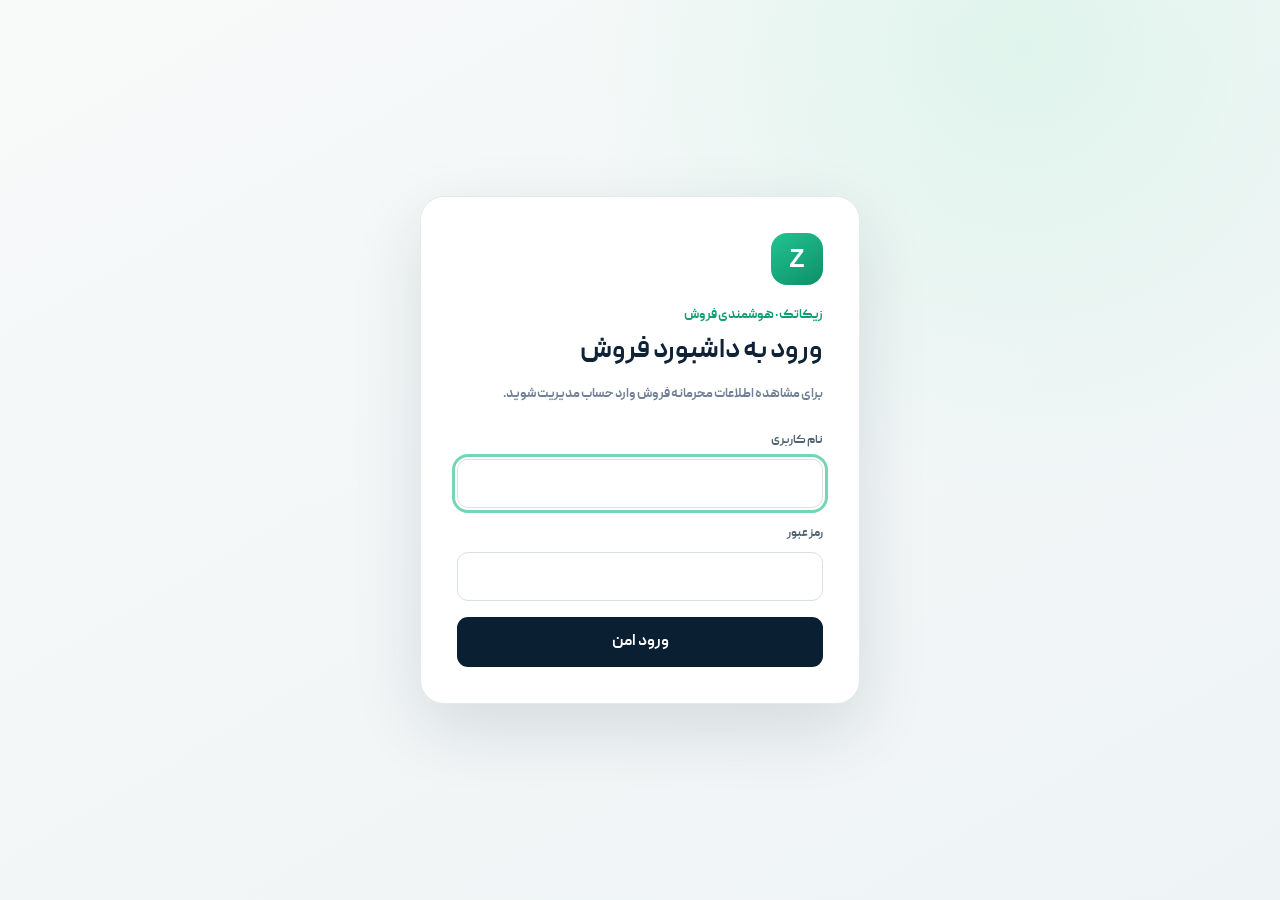
==== systemManagement/index.html @ 8d65ce69 "Refresh sales dashboard charts and date filters" ====
<!doctype html>
<html lang="fa" dir="rtl">
  <head>
    <meta charset="UTF-8" />
    <meta name="viewport" content="width=device-width, initial-scale=1.0" />
    <meta name="theme-color" content="#0b1f33" />
    <meta name="description" content="داشبورد مدیریتی فروش و CRM زیکاتک" />
    <meta name="robots" content="noindex,nofollow,noarchive" />
    <title>داشبورد فروش زیکاتک</title>
    <script type="module" crossorigin src="/systemManagement/assets/index-BzP8-sBh.js"></script>
    <link rel="stylesheet" crossorigin href="/systemManagement/assets/index-SJvxwxtg.css">
  </head>
  <body>
    <div id="root"></div>
  </body>
</html>
---- systemManagement/assets/index-SJvxwxtg.css ----
@font-face{font-family:Peyda;src:url(/systemManagement/fonts/Peyda.ttf) format("truetype");font-weight:100 900;font-style:normal;font-display:swap}:root{font-family:Peyda,Tahoma,Arial,sans-serif;color:#102235;background:#f3f6f7;font-synthesis:none;--navy:#0b1f33;--green:#0f9f72;--muted:#718096;--line:#e4eaee;--red:#dc5b5b;--shadow:0 12px 34px rgba(11,31,51,.06)}*{box-sizing:border-box}body{margin:0;min-height:100vh;background:radial-gradient(circle at 88% -5%,#e4f5ef 0,transparent 25%),#f3f6f7}button,select,a{font:inherit}button,select{outline:none}a{color:inherit}.app-shell{display:grid;grid-template-columns:238px minmax(0,1fr);min-height:100vh}.sidebar{background:linear-gradient(165deg,#0d263c 0,var(--navy) 68%);color:#fff;padding:28px 18px;display:flex;flex-direction:column;position:sticky;top:0;height:100vh}.brand{display:flex;align-items:center;gap:12px;color:#fff;text-decoration:none;padding:0 10px 30px}.brand-mark{display:grid;place-items:center;width:42px;height:42px;border-radius:14px;background:linear-gradient(145deg,#22c490,#0d8f69);font:800 20px Arial;box-shadow:0 8px 22px #0f9f7259}.brand strong,.brand small{display:block}.brand strong{font-size:18px}.brand small{color:#8fa7ba;font-size:10px;margin-top:3px}.nav-list{display:grid;gap:7px}.nav-item{color:#a9bfce;text-decoration:none;padding:12px 14px;border-radius:12px;display:flex;align-items:center;gap:12px;font-size:13px;transition:.2s}.nav-item:hover,.nav-item.active{color:#fff;background:#ffffff17;transform:translate(-2px)}.sidebar-insight{margin-top:34px;border-top:1px solid rgba(255,255,255,.08);padding:22px 10px}.sidebar-insight small{color:#8fa7ba;font-size:10px}.sidebar-insight strong{display:block;margin:7px 0 8px;font-size:24px}.side-progress{height:5px;background:#ffffff24;border-radius:5px;overflow:hidden}.side-progress i{display:block;height:100%;background:#2bd19a}.sidebar-insight p{color:#87a0b3;font-size:10px;line-height:1.9}.sync-card{margin-top:auto;background:#ffffff0d;border:1px solid rgba(255,255,255,.08);border-radius:14px;padding:13px;display:flex;gap:10px}.sync-card strong,.sync-card small{display:block}.sync-card strong{font-size:11px}.sync-card small{font-size:9px;color:#8fa7ba;margin-top:4px}.status-dot{width:8px;height:8px;background:#29d49a;border-radius:50%;box-shadow:0 0 0 4px #29d49a1f;margin-top:5px}.main-content{padding:28px clamp(24px,4vw,54px) 60px;max-width:1600px;width:100%;margin:auto}.topbar{display:flex;justify-content:space-between;align-items:center;margin-bottom:20px}.eyebrow{margin:0 0 4px;color:var(--green);font-size:10px;font-weight:800}.topbar h1{font-size:27px;margin:0;letter-spacing:-.035em}.subtitle{color:var(--muted);font-size:11px;margin:6px 0 0}.top-actions{display:flex;align-items:center;gap:14px}.today{color:var(--muted);font-size:11px}.refresh-button{border:0;border-radius:11px;background:var(--navy);color:#fff;padding:10px 14px;cursor:pointer;box-shadow:0 8px 20px #0b1f331f;display:flex;gap:8px;align-items:center;font-size:11px}.refresh-button:disabled{opacity:.7}.refresh-button.spinning svg{animation:spin .8s linear infinite}.filter-bar{background:#ffffffd9;-webkit-backdrop-filter:blur(8px);backdrop-filter:blur(8px);border:1px solid var(--line);border-radius:15px;padding:9px;display:flex;gap:8px;margin-bottom:16px;overflow:auto}.filter-control{min-width:140px;border:1px solid var(--line);background:#fff;border-radius:10px;padding:5px 10px;display:grid;gap:1px}.filter-control span{font-size:8px;color:#8b98a5}.filter-control select{border:0;background:#fff;color:#425466;font-size:10px;cursor:pointer}.clear-button{white-space:nowrap;border:0;background:transparent;color:#8a98a6;font-size:10px;padding:0 12px;cursor:pointer}.clear-button:hover{color:var(--red)}.kpi-grid{display:grid;grid-template-columns:repeat(4,1fr);gap:12px}.kpi-card,.panel,.summary-strip,.person-hero{background:#fff;border:1px solid var(--line);box-shadow:var(--shadow)}.kpi-card{padding:18px;border-radius:15px;min-height:124px}.kpi-top{display:flex;align-items:center;justify-content:space-between;color:var(--muted);font-size:10px}.kpi-top i{display:grid;place-items:center;color:#94a4b1;background:#f3f6f7;width:30px;height:30px;border-radius:8px}.kpi-card>strong{display:block;font-size:21px;margin:10px 0 8px;white-space:nowrap}.kpi-card>small{color:var(--muted);font-size:9px}.positive{color:var(--green)!important}.negative,.danger-text{color:var(--red)!important}.kpi-card.featured{background:linear-gradient(145deg,#14334f,var(--navy));color:#fff;border:0}.kpi-card.featured .kpi-top,.kpi-card.featured>small{color:#b5cad8}.kpi-card.featured .kpi-top i{color:#8ee5c7;background:#ffffff14}.dashboard-grid{display:grid;gap:12px;margin-top:12px}.top-grid{grid-template-columns:1.65fr 1fr}.lower-grid{grid-template-columns:1fr 1fr 1.2fr 1.2fr}.two-cols{grid-template-columns:1fr 1fr}.span-2{grid-column:span 2}.panel{border-radius:16px;padding:19px;min-height:245px}.panel-heading{display:flex;justify-content:space-between;align-items:flex-start;margin-bottom:14px}.panel-heading h2{margin:0;font-size:15px}.panel-heading>a{font-size:9px;text-decoration:none;color:var(--green)}.panel-badge,.alert-count{font-size:8px;color:#6f8290;background:#f1f5f6;border-radius:8px;padding:6px 8px}.alert-count{background:#fff0f0;color:var(--red)}.chart-area{height:185px}.chart-area svg{width:100%;height:158px}.grid-lines line{stroke:#eef2f4}.target-line{stroke:#aebbc4;stroke-dasharray:4 5}.area-path{fill:url(#area)}.sales-line{fill:none;stroke:var(--green);stroke-width:3;stroke-linecap:round;stroke-linejoin:round}.chart-area circle{fill:#fff;stroke:var(--green);stroke-width:3}.chart-axis{display:flex;justify-content:space-between;color:#98a6b1;font-size:8px;padding:0 10px}.chart-summary{border-top:1px solid var(--line);display:grid;grid-template-columns:repeat(3,1fr);padding-top:13px}.chart-summary div+div{border-right:1px solid var(--line);padding-right:16px}.chart-summary span,.chart-summary strong{display:block}.chart-summary span{font-size:8px;color:var(--muted)}.chart-summary strong{font-size:11px;margin-top:4px}.funnel-row{display:grid;grid-template-columns:82px 1fr 24px;align-items:center;gap:9px;margin-top:18px;font-size:9px;color:#617283}.funnel-row div{height:7px;background:#edf1f3;border-radius:10px;overflow:hidden}.funnel-row i{display:block;height:100%;background:linear-gradient(90deg,#24c38f,#0d8b68);border-radius:10px}.funnel-row strong{text-align:left;color:#102235}.donut-layout{display:flex;gap:24px;align-items:center;padding-top:11px}.donut{width:118px;aspect-ratio:1;border-radius:50%;display:grid;place-items:center;position:relative}.donut:after{content:"";position:absolute;inset:17px;background:#fff;border-radius:50%}.donut>span{z-index:1;text-align:center}.donut strong,.donut small{display:block}.donut strong{font-size:20px}.donut small{font-size:8px;color:var(--muted)}.donut-legend{flex:1;display:grid;gap:11px}.donut-legend div{display:grid;grid-template-columns:7px 1fr auto;gap:7px;align-items:center;font-size:8px}.donut-legend i{width:7px;height:7px;border-radius:2px}.collection-total span,.collection-total strong,.collection-total small{display:block}.collection-total span{font-size:9px;color:var(--muted)}.collection-total strong{font-size:19px;margin:8px 0 5px}.collection-total small{color:var(--green);font-size:9px}.collection-track{height:10px;background:#edf1f3;border-radius:10px;margin:21px 0 17px;overflow:hidden}.collection-track i{display:block;height:100%;background:var(--green)}.collection-split{display:grid;grid-template-columns:1fr 1fr;gap:12px}.collection-split span{font-size:8px;color:var(--muted);display:grid;grid-template-columns:6px 1fr;gap:5px}.collection-split i{width:6px;height:6px;border-radius:50%;margin-top:3px}.collection-split .paid{background:var(--green)}.collection-split .pending{background:#cfd8de}.collection-split strong{grid-column:2;color:#102235;font-size:9px}.risk-list{display:grid}.risk-item{display:grid;grid-template-columns:25px 1.5fr .75fr .85fr;gap:10px;align-items:center;padding:10px 0;text-decoration:none;border-top:1px solid #eff2f4;font-size:8px}.risk-item:first-child{border-top:0}.risk-signal{display:grid;place-items:center;background:#fff0f0;color:var(--red);border-radius:7px;width:22px;height:22px;font-weight:800}.risk-item strong,.risk-item small{display:block}.risk-item small{color:var(--muted);margin-top:2px}.risk-item>b{text-align:left}.summary-strip{display:grid;grid-template-columns:repeat(4,1fr);border-radius:15px;margin-bottom:12px}.summary-strip>div{padding:17px 20px}.summary-strip>div+div{border-right:1px solid var(--line)}.summary-strip span,.summary-strip strong{display:block}.summary-strip span{font-size:9px;color:var(--muted)}.summary-strip strong{font-size:15px;margin-top:6px}.table-wrap{overflow:auto}table{width:100%;border-collapse:collapse;white-space:nowrap}th{text-align:right;color:#8a98a5;font-size:8px;font-weight:500;padding:10px;border-bottom:1px solid var(--line)}td{padding:12px 10px;border-bottom:1px solid #edf1f3;font-size:9px;color:#445768}tbody tr:last-child td{border-bottom:0}tbody tr:hover{background:#fafcfc}td>strong,td>small{display:block}td>small{color:var(--muted);margin-top:4px}.member{display:flex;align-items:center;gap:8px}.rank{color:#98a5af;width:12px}.avatar{display:grid;place-items:center;width:31px;height:31px;border-radius:10px;background:color-mix(in srgb,var(--avatar) 14%,white);color:var(--avatar);font-weight:800}.avatar.large{width:54px;height:54px;border-radius:17px;font-size:15px}.member strong,.member small{display:block}.member small{font-size:7px;color:var(--muted)}.inline-progress{min-width:120px}.inline-progress>span{display:flex;justify-content:space-between}.inline-progress small{font-size:7px;color:var(--muted)}.inline-progress>div{height:4px;background:#edf1f3;border-radius:3px;margin-top:6px}.inline-progress i{display:block;height:100%;background:var(--green)}.rate-badge,.overdue-badge,.stage-badge{padding:5px 7px;background:#f0f3f5;border-radius:7px}.rate-badge.good{background:#e8f7f1;color:var(--green)}.overdue-badge.has{background:#fff0f0;color:var(--red)}.stage-badge{color:#2c72c7;background:#edf5ff}.row-action{display:grid;place-items:center;width:25px;height:25px;background:#f1f5f6;border-radius:7px;text-decoration:none;font-size:14px}.member-bars{display:grid;gap:17px;padding-top:9px}.member-bars>div{display:grid;grid-template-columns:55px 1fr;align-items:center;font-size:9px}.member-bars>div>div{height:8px;background:#eef2f4;border-radius:8px;position:relative}.member-bars i{display:block;height:100%;border-radius:8px}.member-bars em{position:absolute;top:-17px;font-size:7px;font-style:normal}.action-list>div{display:flex;gap:10px;padding:11px 0;border-top:1px solid #edf1f3}.action-list>div:first-child{border-top:0}.action-icon{display:grid;place-items:center;width:25px;height:25px;border-radius:8px;font-size:9px;flex:0 0 auto}.action-icon.amber{background:#fff6e7;color:#b57711}.action-icon.red{background:#fff0f0;color:var(--red)}.action-icon.green{background:#e8f7f1;color:var(--green)}.action-list p{margin:0}.action-list strong,.action-list small{display:block}.action-list strong{font-size:9px}.action-list small{color:var(--muted);font-size:8px;line-height:1.8;margin-top:3px}.person-hero{display:flex;align-items:center;justify-content:space-between;border-radius:16px;padding:17px 20px;margin-bottom:12px}.person-id{display:flex;align-items:center;gap:13px}.person-id h2{margin:0 0 3px;font-size:18px}.person-id>div>span{font-size:9px;color:var(--muted)}.person-score{display:flex;align-items:baseline;gap:5px;background:#e8f7f1;border-radius:12px;padding:10px 14px;color:var(--green)}.person-score span{font-size:8px}.person-score strong{font-size:22px}.person-score small{font-size:7px}.goal-path{padding:20px 4px 3px}.goal-labels{display:flex;justify-content:space-between}.goal-labels small,.goal-labels strong{display:block}.goal-labels small{color:var(--muted);font-size:8px}.goal-labels strong{font-size:11px;margin-top:4px}.goal-track{height:12px;background:#eef2f4;border-radius:12px;position:relative;margin:16px 0}.goal-track i{position:absolute;right:0;top:0;height:100%;border-radius:12px}.goal-forecast{background:#c6ece0}.goal-actual{background:var(--green);z-index:2}.goal-track b{position:absolute;top:-4px;width:3px;height:20px;background:var(--navy);z-index:3;border:3px solid #fff;border-radius:4px;box-sizing:content-box}.goal-path p{font-size:9px;color:var(--muted);line-height:1.9}.opportunity-panel{margin-top:12px}.empty-state{text-align:center;padding:35px;color:var(--muted)}.empty-state svg{margin:auto}.empty-state strong{display:block;color:#102235;margin-top:8px}.empty-state p{font-size:9px}.loading-screen{min-height:100vh;display:grid;place-content:center;justify-items:center;gap:12px;color:var(--muted)}.loader{width:35px;height:35px;border:3px solid #dce8e4;border-top-color:var(--green);border-radius:50%;animation:spin .8s linear infinite}.loading-screen strong{font-size:11px}.toast{position:fixed;z-index:50;bottom:25px;right:50%;transform:translate(50%,25px);opacity:0;background:var(--navy);color:#fff;border-radius:10px;padding:11px 16px;font-size:10px;transition:.25s}.toast.show{opacity:1;transform:translate(50%)}@keyframes spin{to{transform:rotate(360deg)}}.access-banner{display:flex;align-items:center;gap:14px;background:linear-gradient(125deg,#102d45,#0b1f33);color:#fff;border-radius:17px;padding:20px 22px;margin-bottom:12px;box-shadow:0 15px 35px #0b1f3324}.access-icon{display:grid;place-items:center;width:48px;height:48px;border-radius:14px;background:#28cf9924;color:#5ee0b5}.access-banner h2{font-size:16px;margin:0 0 4px}.access-banner p:not(.eyebrow){margin:0;color:#a9bfce;font-size:9px}.access-badges{margin-right:auto;display:grid;gap:6px;justify-items:end}.access-badge,.connection-pill{background:#ffffff14;border:1px solid rgba(255,255,255,.1);padding:7px 10px;border-radius:9px;color:#bfeadf;font-size:9px}.connection-pill{color:#e4b968}.connection-pill.connected{color:#65e1b8}.management-summary{display:grid;grid-template-columns:repeat(3,1fr);gap:12px;margin-bottom:12px}.management-summary>div{background:#fff;border:1px solid var(--line);border-radius:15px;padding:17px 19px;box-shadow:var(--shadow)}.management-summary span,.management-summary strong,.management-summary small{display:block}.management-summary span{color:var(--muted);font-size:9px}.management-summary strong{font-size:17px;margin:6px 0}.management-summary small{font-size:8px;color:#98a5af}.management-panel{min-height:0}.add-seller{border:0;background:var(--green);color:#fff;border-radius:9px;padding:8px 11px;display:flex;align-items:center;gap:6px;font-size:9px;cursor:pointer}.manager-table td,.manager-table th{padding-block:14px}.inactive-row{opacity:.5}.status-toggle{border:0;border-radius:20px;padding:5px 9px;background:#f0f3f5;color:#758693;font-size:8px;display:flex;align-items:center;gap:5px;cursor:pointer}.status-toggle i{width:6px;height:6px;background:#a6b1b9;border-radius:50%}.status-toggle.active{background:#e8f7f1;color:var(--green)}.status-toggle.active i{background:var(--green)}.row-actions{display:flex;gap:5px}.row-actions button{display:grid;place-items:center;width:29px;height:29px;border:1px solid var(--line);background:#fff;color:#60717e;border-radius:8px;cursor:pointer}.row-actions button:hover{border-color:#a8d7c8;color:var(--green)}.row-actions .delete-action:hover{border-color:#f0baba;color:var(--red)}.permission-grid{display:grid;grid-template-columns:repeat(3,1fr);gap:12px;margin-top:12px}.permission-grid>div{background:#fff;border:1px solid var(--line);border-radius:13px;padding:14px 16px;display:flex;gap:10px;align-items:flex-start}.permission-grid>div>span{display:grid;place-items:center;width:22px;height:22px;border-radius:7px;background:#e8f7f1;color:var(--green);font-size:10px;flex:none}.permission-grid p{margin:0}.permission-grid strong,.permission-grid small{display:block}.permission-grid strong{font-size:9px}.permission-grid small{font-size:8px;color:var(--muted);line-height:1.7;margin-top:3px}.modal-backdrop{position:fixed;z-index:100;inset:0;background:#05131f85;-webkit-backdrop-filter:blur(4px);backdrop-filter:blur(4px);display:grid;place-items:center;padding:16px}.seller-modal{width:min(430px,100%);background:#fff;border-radius:18px;padding:22px;box-shadow:0 25px 80px #06162240;animation:modal-in .2s ease}.modal-head{display:flex;justify-content:space-between;align-items:flex-start;margin-bottom:18px}.modal-head h2{margin:0;font-size:17px}.modal-head>button{border:0;background:#f2f5f6;border-radius:8px;width:29px;height:29px;font-size:18px;color:#6f7f8b;cursor:pointer}.seller-modal>label{display:grid;gap:6px;margin-top:12px}.seller-modal label>span{font-size:9px;color:#586b79}.seller-modal input{border:1px solid var(--line);border-radius:10px;padding:10px 11px;font:inherit;font-size:11px;color:#102235}.seller-modal input:focus{border-color:#55b99a;box-shadow:0 0 0 3px #0f9f7217;outline:0}.seller-modal label>small{font-size:8px;color:var(--muted)}.seller-modal .check-label{display:flex;align-items:center;gap:8px}.check-label input{accent-color:var(--green)}.form-error{background:#fff0f0;color:var(--red);border-radius:8px;padding:8px 10px;font-size:9px}.modal-actions{display:flex;justify-content:flex-end;gap:8px;margin-top:20px;padding-top:15px;border-top:1px solid var(--line)}.modal-actions button{border-radius:9px;padding:9px 14px;font-size:10px;cursor:pointer}.secondary-button{background:#fff;border:1px solid var(--line);color:#61717e}.primary-button{background:var(--navy);border:1px solid var(--navy);color:#fff}@keyframes modal-in{0%{opacity:0;transform:translateY(8px) scale(.98)}}@media(max-width:1100px){.kpi-grid{grid-template-columns:repeat(2,1fr)}.lower-grid{grid-template-columns:1fr 1fr}.span-2{grid-column:span 1}.top-grid{grid-template-columns:1fr 1fr}.app-shell{grid-template-columns:82px 1fr}.sidebar{padding:24px 11px}.brand{justify-content:center}.brand>span:last-child,.nav-item span,.sidebar-insight,.sync-card{display:none}.nav-item{justify-content:center}.main-content{padding-inline:24px}.risk-item{grid-template-columns:25px 1.5fr .7fr}.risk-item>b{display:none}}@media(max-width:760px){.top-grid,.lower-grid,.two-cols{grid-template-columns:1fr}.summary-strip{grid-template-columns:1fr 1fr}.summary-strip>div:nth-child(3),.summary-strip>div:nth-child(4){border-top:1px solid var(--line)}.today{display:none}.chart-summary{gap:8px}.chart-summary div+div{padding-right:8px}.person-score span{display:none}.management-summary,.permission-grid{grid-template-columns:1fr}.access-badge{display:none}}@media(max-width:560px){.app-shell{display:block}.sidebar{height:auto;position:fixed;z-index:20;inset:auto 0 0;padding:7px 12px;display:block}.brand,.sync-card{display:none}.nav-list{grid-template-columns:repeat(4,1fr)}.nav-item{font-size:8px;display:flex;flex-direction:column;gap:2px;padding:5px}.nav-item span{display:block}.main-content{padding:20px 12px 80px}.topbar h1{font-size:22px}.subtitle{max-width:210px}.refresh-button span{display:none}.refresh-button{padding:9px}.kpi-grid{gap:8px}.kpi-card{padding:14px;min-height:114px}.kpi-card>strong{font-size:16px}.panel{padding:15px}.donut-layout{gap:14px}.donut{width:105px}.person-hero{padding:14px}.person-score{padding:8px}.person-score strong{font-size:18px}.person-id h2{font-size:15px}.avatar.large{width:45px;height:45px}.access-banner{padding:16px}.access-icon{width:40px;height:40px}.manager-table-wrap{overflow:auto}.seller-modal{padding:18px}}body{font-size:14px;line-height:1.55}.brand small{font-size:12px}.nav-item{font-size:15px}.sidebar-insight small,.sidebar-insight p{font-size:12px}.sync-card strong{font-size:13px}.sync-card small{font-size:11px}.eyebrow{font-size:12px}.subtitle,.today,.refresh-button{font-size:13px}.filter-control span{font-size:10px}.filter-control select,.clear-button,.kpi-top{font-size:12px}.kpi-card>strong{font-size:24px}.kpi-card>small{font-size:11px}.panel-heading h2{font-size:18px}.panel-heading>a{font-size:11px}.panel-badge,.alert-count,.chart-axis,.chart-summary span{font-size:10px}.chart-summary strong{font-size:13px}.funnel-row{font-size:11px}.donut small,.donut-legend div{font-size:10px}.collection-total span{font-size:11px}.collection-total strong{font-size:21px}.collection-total small{font-size:11px}.collection-split span{font-size:10px}.collection-split strong{font-size:11px}.risk-item{font-size:10px}.summary-strip span{font-size:11px}.summary-strip strong{font-size:18px}th{font-size:10px}td{font-size:11px}.member small,.inline-progress small{font-size:9px}.rate-badge,.overdue-badge,.stage-badge{font-size:10px}.action-list strong{font-size:11px}.action-list small{font-size:10px}.person-id>div>span{font-size:11px}.person-score span{font-size:10px}.person-score small{font-size:9px}.goal-labels small{font-size:10px}.goal-labels strong{font-size:13px}.goal-path p{font-size:11px}.access-banner p:not(.eyebrow){font-size:11px}.access-badge,.management-summary span{font-size:11px}.management-summary strong{font-size:20px}.management-summary small{font-size:10px}.add-seller{font-size:11px}.status-toggle{font-size:10px}.permission-grid strong{font-size:11px}.permission-grid small{font-size:10px}.seller-modal label>span{font-size:11px}.seller-modal input{font-size:13px}.seller-modal label>small{font-size:10px}.modal-actions button{font-size:12px}.form-error{font-size:11px}@media(max-width:560px){.nav-item{font-size:10px}.kpi-card>strong{font-size:19px}.topbar h1{font-size:24px}.panel-heading h2{font-size:17px}}.indicator-summary{display:grid;grid-template-columns:repeat(4,1fr);gap:10px;margin-bottom:16px}.indicator-summary>div{background:#fff;border:1px solid var(--line);border-radius:13px;padding:14px 17px;box-shadow:var(--shadow)}.indicator-summary span,.indicator-summary strong{display:block}.indicator-summary span{color:var(--muted);font-size:12px}.indicator-summary strong{font-size:21px;margin-top:4px}.indicator-groups{display:grid;gap:16px}.indicator-section{background:#fff;border:1px solid var(--line);border-radius:16px;padding:18px;box-shadow:var(--shadow)}.indicator-heading{display:flex;align-items:center;justify-content:space-between;margin-bottom:12px}.indicator-heading h2{font-size:17px;margin:0}.indicator-heading span{color:var(--muted);font-size:12px}.indicator-grid{display:grid;grid-template-columns:repeat(3,minmax(0,1fr));gap:10px}.indicator-card{position:relative;min-width:0;border:1px solid #edf1f3;border-radius:12px;padding:13px 14px;display:flex;flex-direction:column;gap:8px;background:#fff}.indicator-card.needs-input{background:#fbfcfd}.indicator-card-top{display:flex;justify-content:space-between;align-items:flex-start;gap:8px}.indicator-card-top>span{font-size:13px;font-weight:650;line-height:1.65}.indicator-card-top small{flex:none;color:#8898a4;background:#f1f5f6;border-radius:7px;padding:4px 6px;font-size:10px}.indicator-card>strong{font-size:19px;line-height:1.45;min-height:28px}.indicator-card>strong.indicator-unavailable{font-size:14px;color:#99702d}.indicator-card>p{margin:0;color:var(--muted);font-size:11px;line-height:1.8}.indicator-status{align-self:flex-start;color:#86631d;background:#fff6e7;border-radius:7px;padding:4px 7px;font-size:10px}.indicator-breakdown{display:grid;gap:5px;font-size:11px}.indicator-breakdown>div{display:flex;justify-content:space-between;gap:8px;border-bottom:1px solid #f0f3f4;padding-bottom:4px}.indicator-breakdown>div span{overflow:hidden;text-overflow:ellipsis;white-space:nowrap}.indicator-breakdown>div strong{font-size:11px}.indicator-breakdown>small{color:var(--muted)}.indicator-breakdown.full-product-list{max-height:420px;overflow:auto;padding-inline-end:5px}.indicator-breakdown.full-product-list>div span{white-space:normal;overflow:visible;text-overflow:clip}@media(max-width:1100px){.indicator-grid{grid-template-columns:repeat(2,minmax(0,1fr))}.indicator-summary{grid-template-columns:repeat(2,1fr)}}@media(max-width:560px){.nav-list{grid-template-columns:repeat(5,minmax(0,1fr))}.indicator-grid,.indicator-summary{grid-template-columns:1fr}.indicator-section{padding:14px}.indicator-card>strong{font-size:18px}}.management-panel .panel-heading>div:last-child{display:flex;gap:8px;align-items:center}.management-panel select,.conversion-targets input{font:inherit;border:1px solid var(--line);border-radius:9px;background:#fff;color:var(--navy);padding:8px 10px}.conversion-targets{min-height:0;margin-top:12px}.conversion-targets form{display:grid;gap:16px}.conversion-target-grid{display:grid;grid-template-columns:repeat(3,minmax(0,1fr));gap:12px}.conversion-target-grid label{display:grid;gap:5px;color:#526573;font-size:12px}.conversion-target-grid small{color:var(--muted)}.conversion-targets .primary-button{justify-self:start;border-radius:9px;padding:9px 14px;cursor:pointer}button:focus-visible,a:focus-visible,select:focus-visible,input:focus-visible{outline:3px solid #76d5b5;outline-offset:2px}@media(max-width:760px){.conversion-target-grid{grid-template-columns:1fr}.management-panel .panel-heading{gap:8px;flex-wrap:wrap}}.sync-warning{background:#fff6e7;border:1px solid #f0d5a1;color:#8a5f17;border-radius:10px;padding:10px 14px;margin-bottom:14px;font-size:13px}.main-content,.indicator-summary,.indicator-groups,.indicator-section,.indicator-grid{min-width:0}.indicator-card-top>span{min-width:0;overflow-wrap:anywhere}.login-page{min-height:100vh;display:grid;place-items:center;padding:24px;background:radial-gradient(circle at 80% 5%,#dff4ec,transparent 34%),linear-gradient(150deg,#f7faf9,#eef3f5)}.login-card{width:min(440px,100%);background:#fff;border:1px solid var(--line);border-radius:24px;padding:36px;box-shadow:0 24px 70px #0b1f331f}.login-logo{display:grid;place-items:center;width:52px;height:52px;border-radius:16px;background:linear-gradient(145deg,#22c490,#0d8f69);color:#fff;font:800 25px Arial;margin-bottom:20px}.login-card h1{font-size:27px;margin:4px 0 8px}.login-card>p:not(.eyebrow){color:var(--muted);font-size:13px;line-height:1.9;margin:0 0 24px}.login-card form,.login-card label{display:grid;gap:8px}.login-card form{gap:16px}.login-card label span{font-size:12px;color:#526573;font-weight:700}.login-card input{width:100%;border:1px solid #d8e2e5;border-radius:11px;padding:12px 13px;font:inherit;font-size:14px;direction:ltr;text-align:left}.login-card form>button{border:0;border-radius:11px;background:var(--navy);color:#fff;padding:12px;font:inherit;font-weight:800;cursor:pointer}.login-card form>button:disabled{opacity:.65}.login-error{background:#fff0f0;color:#a83d3d;border:1px solid #f3caca;border-radius:9px;padding:9px 11px;font-size:12px}.signed-user{font-size:11px;color:var(--muted);max-width:110px;overflow:hidden;text-overflow:ellipsis}.logout-button{border:1px solid var(--line);background:#fff;color:#526573;border-radius:10px;padding:9px 11px;cursor:pointer;font-size:12px}@media(max-width:1100px){.app-shell{grid-template-columns:82px minmax(0,1fr)}}.management-panel .panel-heading>div:last-child{flex-wrap:wrap}.manager-table .role-select{min-width:112px;font-size:12px}.seller-modal select{border:1px solid var(--line);border-radius:10px;padding:10px 11px;font:inherit;font-size:13px;background:#fff;color:#102235}.status-toggle:not(button){cursor:default}.custom-date-fields,.target-custom-range{display:flex;align-items:center;gap:8px;flex-wrap:wrap}.custom-date-fields{min-width:300px}.custom-date-fields label,.target-custom-range label{display:grid;gap:3px;color:var(--muted);font-size:11px}.custom-date-fields input,.target-custom-range input,.column-filters input,.column-filters select{font:inherit;border:1px solid var(--line);border-radius:8px;background:#fff;color:var(--navy);padding:6px 8px;min-width:0}.custom-date-fields input,.target-custom-range input{font-size:12px}.custom-date-fields button{border:0;border-radius:8px;background:var(--green);color:#fff;padding:8px 12px;cursor:pointer;align-self:center}.custom-date-fields button:disabled{opacity:.5;cursor:not-allowed}.custom-date-fields small,.target-custom-range span{color:var(--muted);font-size:11px}.filter-bar{flex-wrap:wrap;overflow:visible}.target-custom-range{padding:0 0 14px;border-bottom:1px solid var(--line);margin-bottom:8px}.management-panel .panel-heading>div:last-child{align-items:flex-start}.table-caption{font-size:12px;color:var(--muted);margin:0 0 10px}.opportunity-table-wrap{max-height:650px;overflow:auto}.opportunity-table{min-width:950px}.opportunity-table thead{position:sticky;top:0;background:#fff;z-index:1}.column-filters th{padding-top:4px;padding-bottom:10px}.column-filters input,.column-filters select{width:100%;font-size:11px;margin-top:4px}.column-filters th:first-child{min-width:200px}.column-filters th:nth-child(3),.column-filters th:nth-child(4),.column-filters th:nth-child(5){min-width:120px}.opportunity-table td{white-space:normal;min-width:85px}.opportunity-table td:first-child{min-width:200px}.opportunity-table td small{white-space:normal}.filter-bar{display:grid;grid-template-columns:repeat(5,minmax(135px,1fr)) auto;align-items:end;gap:10px;padding:14px;overflow:visible}.filter-control{min-width:0;min-height:54px;padding:8px 11px}.filter-control span{font-size:11px}.filter-control select{width:100%;font-size:12px}.clear-button{height:42px;border-radius:10px;background:#f2f5f5;padding:0 12px;color:#607584}.custom-date-fields{order:2;grid-column:1/-1;background:#f3f8f6;border:1px solid #deebe7;border-radius:12px;padding:13px 15px;gap:12px}.custom-date-fields>button{background:var(--navy);height:39px;padding:0 16px;align-self:end}.custom-date-fields>small{align-self:end;padding-bottom:9px}.jalali-date-field{display:grid;gap:5px;min-width:175px}.jalali-date-field>span{color:#627684;font-size:11px;font-weight:700}.jalali-date-field>button{display:flex;align-items:center;justify-content:space-between;gap:14px;text-align:right;white-space:nowrap;border:1px solid #d6e3df;border-radius:9px;background:#fff;color:#18354a;padding:9px 11px;min-height:39px;cursor:pointer;font-size:12px}.jalali-date-field>button:hover{border-color:#78cbb0}.jalali-date-field>button span{color:var(--green)}.jalali-calendar{position:fixed;z-index:200;width:300px;background:#fff;border:1px solid #dce7e4;border-radius:16px;box-shadow:0 18px 48px #0b1f3338;padding:14px;direction:rtl}.calendar-heading{display:flex;align-items:center;justify-content:space-between;margin-bottom:12px}.calendar-heading strong{font-size:14px}.calendar-heading button,.calendar-footer button{border:0;border-radius:8px;background:#eff5f3;color:#24475a;cursor:pointer;padding:6px 10px}.calendar-heading button{font-size:21px;line-height:1}.calendar-grid{display:grid;grid-template-columns:repeat(7,1fr);gap:3px;text-align:center}.calendar-grid .weekday{color:#8a9aa3;font-size:11px;padding:6px 0}.calendar-grid button{border:0;border-radius:8px;background:transparent;color:#284557;min-height:33px;cursor:pointer}.calendar-grid button:hover{background:#e9f7f1;color:var(--green)}.calendar-grid button.selected{background:var(--green);color:#fff}.calendar-footer{display:flex;justify-content:space-between;border-top:1px solid var(--line);padding-top:11px;margin-top:11px}.target-custom-range{background:#f3f8f6;border:1px solid #deebe7;border-radius:12px;padding:13px;margin-bottom:12px}.column-filters .jalali-date-field{min-width:130px;margin-top:5px}.column-filters .jalali-date-field>button{font-size:10px;min-height:33px;padding:6px}.column-filters .jalali-date-field>span{font-size:10px}.column-filters th:nth-child(5){min-width:160px}.opportunity-table{min-width:1050px}@media(max-width:1260px){.filter-bar{grid-template-columns:repeat(3,minmax(0,1fr))}.clear-button{height:54px}}@media(max-width:650px){.filter-bar{grid-template-columns:repeat(2,minmax(0,1fr));padding:10px}.custom-date-fields{display:grid;grid-template-columns:1fr 1fr}.custom-date-fields .jalali-date-field{min-width:0}.custom-date-fields>button{grid-column:1/-1}.jalali-date-field>button{white-space:normal}.target-custom-range{display:grid;grid-template-columns:1fr 1fr}.target-custom-range .jalali-date-field{min-width:0}}@media(max-width:420px){.filter-bar,.custom-date-fields,.target-custom-range{grid-template-columns:1fr}}.opportunity-table{table-layout:fixed;min-width:940px}.opportunity-table th:nth-child(1){width:210px}.opportunity-table th:nth-child(2){width:170px}.opportunity-table th:nth-child(3){width:145px}.opportunity-table th:nth-child(4){width:95px}.opportunity-table th:nth-child(5){width:190px}.opportunity-table th:nth-child(6){width:130px}.column-filters .jalali-date-field{min-width:0;width:100%}.column-filters .jalali-date-field>button{width:100%;overflow:hidden;gap:4px;white-space:nowrap}.column-filters .jalali-date-field>button span{flex:none}.date-filter-stack{display:grid;gap:9px;width:100%;white-space:normal}.date-filter-stack .jalali-date-field{margin-top:0}.column-filters th{vertical-align:top}.column-filters th:not(:nth-child(5)){padding-top:30px}.seller-modal{width:min(850px,100%);max-height:min(90vh,900px);overflow:auto}.seller-details{display:grid;grid-template-columns:1.25fr 1fr 1fr;gap:12px}.seller-details label,.annual-target-grid label,.modal-custom-target>label{display:grid;gap:5px}.seller-details label>span,.annual-target-grid label>span,.modal-custom-target label>span{font-size:11px;color:#526573}.annual-target-heading{display:flex;align-items:center;justify-content:space-between;gap:16px;margin:22px 0 11px;padding-top:18px;border-top:1px solid var(--line)}.annual-target-heading strong,.annual-target-heading small{display:block}.annual-target-heading strong{font-size:15px}.annual-target-heading small{font-size:11px;color:var(--muted);margin-top:3px}.annual-target-heading>span{background:#e8f7f1;color:var(--green);border-radius:9px;padding:7px 10px;white-space:nowrap;font-size:12px}.annual-target-grid{display:grid;grid-template-columns:repeat(4,minmax(0,1fr));gap:10px}.annual-target-grid label{border:1px solid var(--line);background:#f8faf9;border-radius:11px;padding:9px}.annual-target-grid label>span{font-weight:700}.annual-target-grid input{width:100%;background:#fff}.custom-target-toggle{display:flex!important;align-items:center;gap:9px;border-top:1px solid var(--line);margin-top:18px!important;padding-top:15px;font-weight:700}.custom-target-toggle input{accent-color:var(--green)}.modal-custom-target{display:grid;grid-template-columns:1fr 1fr 1.25fr;gap:12px;align-items:end;background:#f3f8f6;border:1px solid #deebe7;border-radius:12px;padding:14px;margin-top:11px}.modal-custom-target>label input{min-height:39px}.modal-custom-target .jalali-date-field{min-width:0}.modal-custom-target small{grid-column:1/-1}.seller-modal .modal-actions{position:sticky;bottom:-22px;background:#fff;margin-bottom:-22px;padding-bottom:20px;z-index:2}.column-filters th:nth-child(3) input,.column-filters th:nth-child(4) input{display:block;width:100%;min-width:0;margin:0 0 7px;line-height:1.35}.column-filters th:nth-child(3) input:last-child,.column-filters th:nth-child(4) input:last-child{margin-bottom:0}.column-filters th:nth-child(3),.column-filters th:nth-child(4){padding-inline:8px}.opportunity-table th:nth-child(3){width:160px}.opportunity-table th:nth-child(4){width:120px}.opportunity-table{min-width:980px}@media(max-width:760px){.seller-details{grid-template-columns:1fr 1fr}.annual-target-grid{grid-template-columns:repeat(3,minmax(0,1fr))}.modal-custom-target{grid-template-columns:1fr 1fr}.modal-custom-target>label{grid-column:1/-1}}@media(max-width:560px){.seller-details{grid-template-columns:1fr}.annual-target-grid{grid-template-columns:repeat(2,minmax(0,1fr))}.modal-custom-target{grid-template-columns:1fr}.modal-custom-target>label{grid-column:auto}.seller-modal{max-height:85vh}}.annual-target-grid fieldset{min-width:0;margin:0;border:1px solid var(--line);background:#f8faf9;border-radius:12px;padding:9px;display:grid;gap:8px}.annual-target-grid fieldset legend{padding:0 5px;font-size:12px;font-weight:800;color:var(--navy)}.annual-target-grid fieldset label{border:0;background:transparent;border-radius:0;padding:0}.annual-target-grid fieldset input{min-height:36px}.percent-input{position:relative}.percent-input input{width:100%;padding-left:30px!important}.percent-input b{position:absolute;left:10px;top:50%;transform:translateY(-50%);color:var(--muted);font-size:12px}.modal-custom-target{grid-template-columns:repeat(5,minmax(0,1fr))}.modal-custom-target>label{min-width:0}.modal-custom-target>label input{width:100%}.manager-table{min-width:1120px}.cell-subtitle{display:block;color:var(--muted);font-size:10px;margin-top:3px}.person-targets{display:grid;grid-template-columns:repeat(3,minmax(0,1fr));gap:12px;margin:0 0 18px}.person-targets>div{background:#fff;border:1px solid var(--line);border-radius:14px;padding:15px 17px;display:grid;gap:5px}.person-targets span{font-size:12px;color:var(--muted)}.person-targets strong{font-size:23px;color:var(--navy)}.person-targets small{font-size:11px;color:#607584}.product-sales-panel{margin-top:18px}.product-sales-toolbar{display:flex;align-items:end;gap:12px;margin-bottom:14px}.product-sales-toolbar label{display:grid;gap:5px;min-width:230px}.product-sales-toolbar label span,.product-sales-toolbar>div span{font-size:11px;color:var(--muted)}.product-sales-toolbar input{border:1px solid var(--line);border-radius:9px;padding:9px 11px;font:inherit}.product-sales-toolbar>div{display:grid;gap:3px;background:#f3f8f6;border-radius:10px;padding:8px 13px}.product-sales-toolbar>div strong{font-size:15px}.product-sales-table{max-height:520px}.product-sales-table table{min-width:760px}.product-share{display:flex;align-items:center;gap:8px;min-width:130px;position:relative}.product-share:before{content:"";height:7px;flex:1;background:#e6eeeb;border-radius:20px;display:block;margin-left:53px}.product-share i{position:absolute;right:0;top:50%;transform:translateY(-50%);height:7px;background:var(--green);border-radius:20px;max-width:calc(100% - 53px)}.product-share span{font-size:11px;min-width:45px}.product-sales-table thead{position:sticky;top:0;background:#fff;z-index:1}@media(max-width:900px){.modal-custom-target{grid-template-columns:1fr 1fr}.modal-custom-target>label{grid-column:auto}.person-targets{grid-template-columns:1fr}.product-sales-toolbar{flex-wrap:wrap}}@media(max-width:560px){.annual-target-grid{grid-template-columns:1fr}.product-sales-toolbar label{min-width:100%;width:100%}}.person-targets{grid-template-columns:repeat(5,minmax(0,1fr))}.person-targets>div{min-width:0;padding:14px}.person-targets>div>strong{font-size:21px}.conversion-target-grid{grid-template-columns:repeat(3,minmax(0,1fr))}.derived-rate{display:grid;gap:5px;align-content:center;min-width:0;padding:10px 12px;border:1px solid #dcebe5;border-radius:10px;background:#edf7f3;color:#526573}.derived-rate>span{font-size:11px;color:#526573}.derived-rate>strong{font-size:18px;color:var(--green)}.derived-rate>small{font-size:10px;color:var(--muted)}.annual-target-grid fieldset{grid-template-columns:repeat(2,minmax(0,1fr));align-items:start}.annual-target-grid fieldset legend,.annual-target-grid fieldset .derived-rate{grid-column:1/-1}.annual-target-grid fieldset label{min-width:0}.annual-target-grid fieldset label>span{min-height:28px;line-height:1.4}.annual-target-grid fieldset .percent-input{min-width:0}.modal-custom-target{grid-template-columns:repeat(3,minmax(0,1fr))}.modal-custom-target .derived-rate{align-self:stretch}.manager-table{min-width:1540px}.team-performance-table{min-width:1450px}.conversion-rate-cell{min-width:130px}.conversion-rate-cell>strong{white-space:nowrap}.conversion-rate-cell .cell-subtitle{line-height:1.5;white-space:normal}@media(max-width:1100px){.person-targets{grid-template-columns:repeat(3,minmax(0,1fr))}}@media(max-width:900px){.person-targets,.modal-custom-target{grid-template-columns:repeat(2,minmax(0,1fr))}.modal-custom-target>label,.modal-custom-target .jalali-date-field{grid-column:auto}}@media(max-width:760px){.conversion-target-grid{grid-template-columns:1fr}}@media(max-width:560px){.person-targets,.annual-target-grid,.modal-custom-target,.conversion-target-grid{grid-template-columns:1fr}.annual-target-heading{align-items:flex-start;flex-direction:column}}:root{font-size:16px}body{width:100%;max-width:100%;overflow-x:hidden;font-size:16px;line-height:1.65}.app-shell,.main-content,.management-panel{min-width:0}.app-shell{width:100%}.sidebar{padding:30px 18px}.brand small,.sidebar-insight small,.sidebar-insight p{font-size:13px}.nav-item{min-height:46px;font-size:15px}.sync-card strong{font-size:14px}.sync-card small{font-size:12px}.main-content{padding:32px clamp(24px,3.5vw,52px) 64px}.topbar{gap:20px;margin-bottom:24px}.topbar h1{font-size:32px;line-height:1.3}.eyebrow{font-size:13px}.subtitle,.today{font-size:14px}.refresh-button{min-height:44px;padding:11px 16px;font-size:14px}.filter-bar{gap:10px;padding:13px}.filter-control{min-height:60px;padding:8px 11px}.filter-control span,.clear-button{font-size:12px}.filter-control select{font-size:14px}.clear-button{min-height:42px}.kpi-card{min-height:138px;padding:21px}.kpi-top{font-size:14px}.kpi-card>strong{font-size:27px}.kpi-card>small{font-size:12px}.panel{padding:22px}.panel-heading h2{font-size:19px}.panel-heading>a{font-size:13px}.panel-badge,.alert-count,.chart-axis,.chart-summary span,.donut small,.donut-legend div,.collection-split span,.risk-item,.goal-labels small{font-size:12px}.chart-summary strong,.collection-split strong{font-size:15px}.funnel-row,.collection-total span,.collection-total small,.goal-path p{font-size:13px}.collection-total strong{font-size:24px}.summary-strip>div{padding:20px 22px}.summary-strip span{font-size:13px}.summary-strip strong{font-size:21px}th{padding:13px 12px;font-size:12px}td{padding:15px 12px;font-size:13px}.member small,.inline-progress small,.cell-subtitle{font-size:11px}.rate-badge,.overdue-badge,.stage-badge,.status-toggle{font-size:12px}.action-list strong{font-size:13px}.action-list small,.person-id>div>span,.person-score span,.goal-labels strong{font-size:12px}.person-score small{font-size:11px}.access-banner{gap:18px;padding:20px 24px}.access-banner h2{font-size:20px}.access-banner p:not(.eyebrow){font-size:14px;line-height:1.7}.access-badge{font-size:12px}.management-summary>div{min-height:112px;padding:20px 22px}.management-summary span{font-size:13px}.management-summary strong{font-size:26px}.management-summary small{font-size:12px}.management-panel .panel-heading>div:last-child{gap:10px}.management-panel .panel-heading h2{font-size:20px}.management-panel select,.manager-table .role-select,.add-seller{min-height:42px;font-size:14px}.add-seller{padding:9px 14px}.manager-table{min-width:920px}.manager-table-wrap{width:100%;max-width:100%;min-width:0;overflow-x:auto;overscroll-behavior-inline:contain}.manager-table th{max-width:145px;white-space:normal;line-height:1.55;font-size:12px}.manager-table td{font-size:13px}.manager-table .member small{font-size:11px}.manager-table .role-select{min-width:122px}.permission-grid>div{min-height:82px;padding:17px}.permission-grid strong{font-size:13px}.permission-grid small{font-size:12px;line-height:1.7}.conversion-target-grid label,.derived-rate>span{font-size:14px}.conversion-target-grid small,.derived-rate>small{font-size:12px}.derived-rate>strong{font-size:21px}.seller-modal label>span,.annual-target-grid label>span,.modal-custom-target label>span{font-size:13px}.seller-modal input,.seller-modal select,.annual-target-grid input,.modal-custom-target input,.modal-actions button{font-size:14px}.seller-modal label>small,.form-error{font-size:12px}.column-filters input,.column-filters select,.column-filters .jalali-date-field>button{font-size:12px}@media(max-width:1260px){.manager-table{min-width:900px}}@media(max-width:760px){.main-content{padding:24px 18px 88px}.topbar{align-items:flex-start}.topbar h1{font-size:28px}.access-banner{align-items:flex-start}.management-summary,.permission-grid{grid-template-columns:1fr}.manager-table{min-width:760px}}@media(max-width:560px){.main-content{padding:18px 12px 82px}.topbar h1{font-size:25px}.nav-item{min-height:52px;font-size:11px}.kpi-top{font-size:12px}.kpi-card>strong{font-size:22px}.summary-strip span{font-size:12px}.summary-strip strong,.access-banner h2{font-size:18px}.access-banner p:not(.eyebrow){font-size:13px}}.analytics-board{background:#fff;border:1px solid var(--line);border-radius:18px;padding:22px;margin:16px 0;box-shadow:var(--shadow)}.analytics-board-heading{display:flex;align-items:flex-start;justify-content:space-between;gap:16px;margin-bottom:16px}.analytics-board-heading h2{font-size:21px;margin:0;color:var(--navy)}.analytics-board-heading p:not(.eyebrow){font-size:13px;color:var(--muted);margin:5px 0 0}.analytics-tabs{display:flex;gap:7px;overflow-x:auto;padding:3px 0 12px;border-bottom:1px solid var(--line);scrollbar-width:thin}.analytics-tabs button,.frequency-toggle button{white-space:nowrap;border:1px solid var(--line);background:#f7f9fa;color:#526573;border-radius:10px;padding:8px 13px;font:inherit;font-size:13px;cursor:pointer;transition:.18s}.analytics-tabs button:hover,.frequency-toggle button:hover{border-color:#a8ddca;color:var(--green)}.analytics-tabs button.active,.frequency-toggle button.active{background:var(--navy);border-color:var(--navy);color:#fff;box-shadow:0 5px 13px #0b1f3324}.analytics-chart-grid{display:grid;grid-template-columns:repeat(2,minmax(0,1fr));gap:13px;margin-top:14px}.analytics-chart-card{min-width:0;border:1px solid #e7edef;border-radius:15px;padding:16px;background:linear-gradient(180deg,#fff,#fcfdfd)}.analytics-chart-heading{display:flex;justify-content:space-between;align-items:flex-start;gap:12px;min-height:50px}.analytics-chart-heading h3{font-size:15px;line-height:1.6;margin:0;color:var(--navy)}.analytics-chart-heading p{font-size:11px;line-height:1.7;color:var(--muted);margin:3px 0 0}.analytics-chart-heading>span{white-space:nowrap;background:#f0f4f5;color:#647987;border-radius:8px;padding:5px 8px;font-size:10px}.analytics-chart-value{font-size:22px;line-height:1.3;font-weight:800;color:var(--navy);margin:8px 0 0;min-height:29px}.analytics-svg-wrap{width:100%;overflow:hidden;margin-top:4px}.analytics-svg-wrap svg{display:block;width:100%;height:auto;min-height:180px;overflow:visible}.analytics-gridline{stroke:#e9eff1;stroke-dasharray:3 5;stroke-width:1}.analytics-axis-label{fill:#81919d;font:11px Peyda,Tahoma,sans-serif}.analytics-target-line{stroke:#e2a33c;stroke-width:1.6;stroke-dasharray:6 5}.analytics-target-label{fill:#b57a1d;font:11px Peyda,Tahoma,sans-serif}.analytics-series-line{fill:none;stroke-width:2.7;stroke-linecap:round;stroke-linejoin:round}.analytics-series circle{stroke:#fff;stroke-width:2}.analytics-legend{display:flex;justify-content:center;flex-wrap:wrap;gap:9px 17px;margin-top:2px}.analytics-legend button{border:0;background:transparent;color:#506474;display:flex;align-items:center;gap:6px;padding:4px 5px;border-radius:7px;font:inherit;font-size:11px;cursor:pointer}.analytics-legend button:hover{background:#f3f7f6}.analytics-legend button.muted{opacity:.42;text-decoration:line-through}.analytics-legend i{width:9px;height:9px;border-radius:50%;display:block}.analytics-no-data{display:grid;place-items:center;min-height:166px;padding:20px;text-align:center;color:#788993;background:#f8fafb;border:1px dashed #d8e2e5;border-radius:12px;font-size:13px;line-height:1.8;margin-top:12px}.frequency-toggle{display:flex;justify-content:flex-end;gap:7px;margin-top:12px}.analytics-notes{display:grid;grid-template-columns:repeat(2,minmax(0,1fr));gap:10px;margin-top:12px}.analytics-notes>div{display:grid;gap:4px;padding:12px 14px;background:#f5f8f8;border-right:3px solid #d3a449;border-radius:9px}.analytics-notes strong{font-size:12px;color:var(--navy)}.analytics-notes span{font-size:11px;line-height:1.8;color:var(--muted)}.mix-grid{grid-template-columns:repeat(2,minmax(0,1fr))}.pipeline-current-card{grid-column:1/-1}.analytics-breakdown{display:grid;gap:13px;margin-top:16px;max-height:420px;overflow:auto;padding-inline-end:4px}.analytics-breakdown-row{display:grid;grid-template-columns:minmax(110px,1fr) minmax(70px,1.2fr) minmax(105px,auto);gap:10px;align-items:center;font-size:12px}.analytics-breakdown-row>span{overflow-wrap:anywhere}.analytics-breakdown-row>div{height:8px;background:#edf2f3;border-radius:10px;overflow:hidden}.analytics-breakdown-row>div i{display:block;height:100%;border-radius:inherit;background:linear-gradient(90deg,#2cc491,#0e8f69)}.analytics-breakdown-row strong{text-align:left;font-size:12px;color:var(--navy)}.pipeline-stage-bars{display:grid;gap:14px;margin-top:15px}.pipeline-stage-copy{display:grid;grid-template-columns:minmax(0,1fr) auto;gap:3px 10px;align-items:center;font-size:12px}.pipeline-stage-copy strong{text-align:left;color:var(--navy)}.pipeline-stage-copy small{grid-column:1/-1;color:var(--muted);font-size:11px}.pipeline-stage-track{height:8px;background:#edf2f3;border-radius:10px;overflow:hidden;margin-top:7px}.pipeline-stage-track i{display:block;height:100%;background:linear-gradient(90deg,#28bd8d,#0d8b68);border-radius:inherit}.raw-indicators{margin-top:17px}.raw-indicators>summary{cursor:pointer;list-style:none;background:#fff;border:1px solid var(--line);box-shadow:var(--shadow);padding:14px 18px;border-radius:12px;font-size:14px;font-weight:750;color:var(--navy);display:flex;justify-content:space-between;align-items:center}.raw-indicators>summary::-webkit-details-marker{display:none}.raw-indicators>summary:after{content:"+";color:var(--green);font-size:19px}.raw-indicators[open]>summary:after{content:"−"}.raw-indicators>summary span{font-size:11px;color:var(--muted);font-weight:500;margin-right:auto;margin-inline-end:10px}.raw-indicators .indicator-groups{margin-top:12px}.person-comparison-grid{display:grid;grid-template-columns:repeat(3,minmax(0,1fr));gap:15px 18px;padding:4px 0}.person-comparison-item{min-width:0;border:1px solid #edf1f3;background:#fcfdfd;border-radius:12px;padding:12px}.person-comparison-heading{display:flex;justify-content:space-between;gap:8px;align-items:flex-start}.person-comparison-heading span{font-size:12px;line-height:1.6;color:#657987}.person-comparison-heading strong{font-size:14px;color:var(--navy);white-space:nowrap}.comparison-track{height:7px;background:#eff3f4;border-radius:8px;position:relative;overflow:hidden;margin:12px 0 7px}.comparison-track span{height:100%;display:block;position:absolute;right:0;top:0;border-radius:inherit}.comparison-person{background:var(--comparison-color)}.comparison-team{background:#183b59;opacity:.3}.person-comparison-item small{font-size:11px;color:var(--muted)}.comparison-legend{grid-column:1/-1;display:flex;gap:17px;justify-content:flex-end;color:var(--muted);font-size:11px}.comparison-legend span{display:flex;align-items:center;gap:6px}.comparison-legend i{width:9px;height:9px;border-radius:50%;background:var(--comparison-color)}.comparison-legend .team-dot{background:#183b59;opacity:.45}@media(min-width:1450px){.analytics-chart-grid:not(.mix-grid){grid-template-columns:repeat(2,minmax(0,1fr))}}@media(max-width:950px){.person-comparison-grid{grid-template-columns:repeat(2,minmax(0,1fr))}.analytics-board{padding:17px}}@media(max-width:700px){.analytics-chart-grid,.mix-grid,.analytics-notes{grid-template-columns:1fr}.pipeline-current-card{grid-column:auto}.analytics-board-heading{align-items:flex-start}.analytics-chart-heading h3{font-size:14px}.analytics-svg-wrap svg{min-height:145px}.analytics-board{padding:14px}.analytics-chart-card{padding:13px}.analytics-chart-value{font-size:20px}}@media(max-width:520px){.person-comparison-grid{grid-template-columns:1fr}.analytics-board-heading{display:grid}.analytics-tabs button{font-size:12px;padding:7px 10px}.frequency-toggle{justify-content:stretch}.frequency-toggle button{flex:1;padding:8px 5px;font-size:11px}.analytics-breakdown-row{grid-template-columns:minmax(85px,1fr) minmax(45px,.65fr) minmax(78px,auto);gap:7px;font-size:11px}.analytics-breakdown-row strong{font-size:11px}.analytics-chart-heading>span{font-size:9px}.analytics-axis-label{font-size:12px}}.analytics-chart-period{font-size:11px;color:var(--muted);margin-top:-2px}.analytics-bar-series rect{transition:opacity .16s ease}.analytics-bar-series rect:hover{opacity:.72}.range-funnel-card{grid-column:1/-1;margin-top:14px}.range-funnel-steps{display:grid;gap:5px;align-items:center;padding:12px 0 4px}.range-funnel-step{width:var(--funnel-width);min-width:220px;min-height:62px;margin-inline:auto;padding:9px 16px;display:flex;flex-direction:column;align-items:center;justify-content:center;gap:2px;text-align:center;color:#fff;background:linear-gradient(100deg,#13a879,#087c61);clip-path:polygon(4% 0,96% 0,82% 100%,18% 100%)}.funnel-step-2{background:linear-gradient(100deg,#3889c7,#2768a7)}.funnel-step-3{background:linear-gradient(100deg,#e3a344,#c27b26)}.range-funnel-step strong{font-size:18px;line-height:1.2}.range-funnel-step span{font-size:12px}.range-funnel-step small{font-size:10px;opacity:.9}.range-funnel-footer{display:flex;align-items:center;gap:9px;margin-top:10px;padding-top:11px;border-top:1px solid var(--line);font-size:12px;color:var(--muted)}.range-funnel-footer strong{font-size:14px;color:var(--danger,#c85151)}.range-funnel-footer .muted{margin-inline-start:auto;font-size:11px}@media(max-width:520px){.range-funnel-step{min-width:200px;padding-inline:12px}.range-funnel-footer{flex-wrap:wrap}.range-funnel-footer .muted{margin-inline-start:0}}
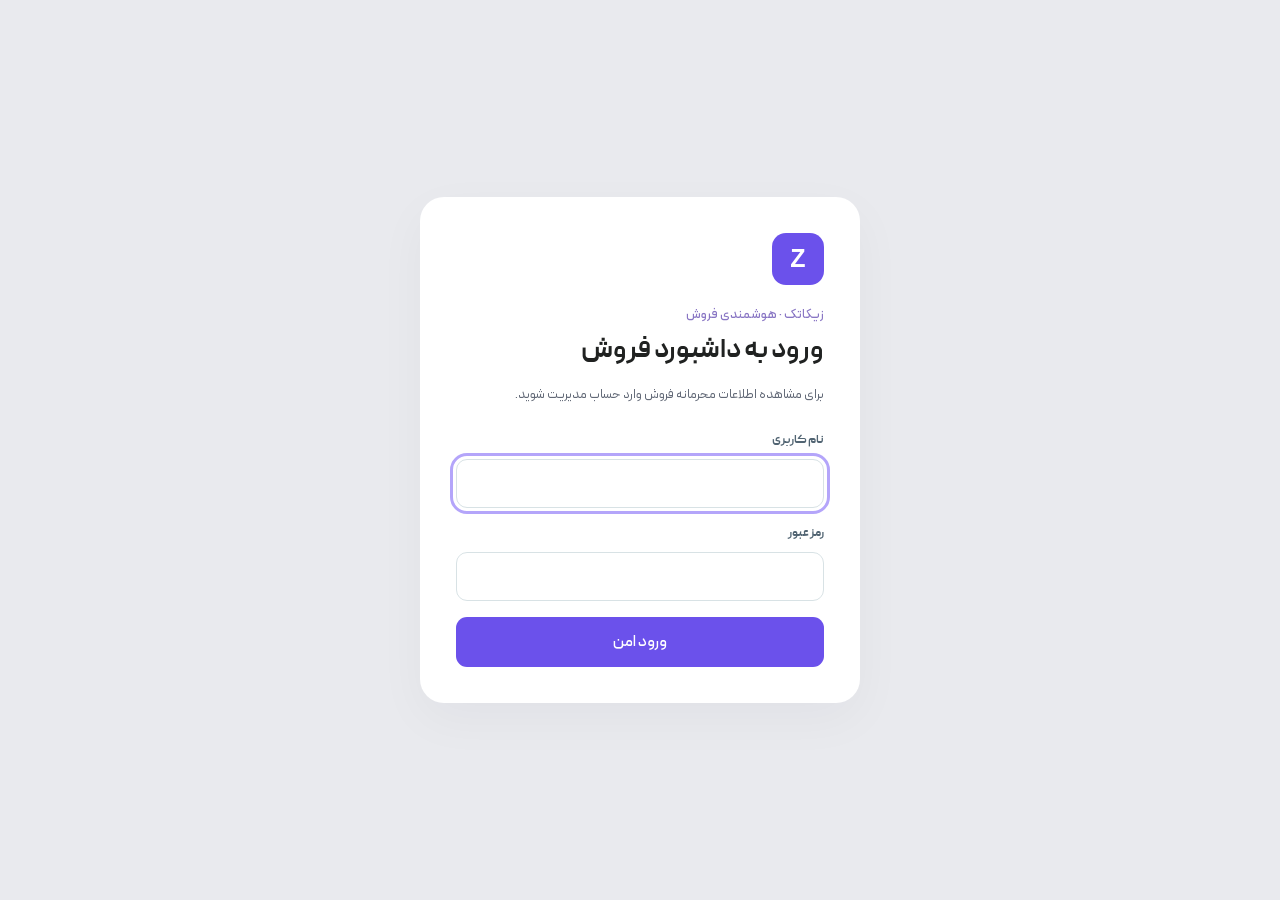
==== commit 5ab69e5c: "Deploy dashboard redesign and seller access" ====
--- a/systemManagement/index.html
+++ b/systemManagement/index.html
@@ -7,8 +7,8 @@
     <meta name="description" content="داشبورد مدیریتی فروش و CRM زیکاتک" />
     <meta name="robots" content="noindex,nofollow,noarchive" />
     <title>داشبورد فروش زیکاتک</title>
-    <script type="module" crossorigin src="/systemManagement/assets/index-BzP8-sBh.js"></script>
-    <link rel="stylesheet" crossorigin href="/systemManagement/assets/index-SJvxwxtg.css">
+    <script type="module" crossorigin src="/systemManagement/assets/index-DhyAFMGh.js"></script>
+    <link rel="stylesheet" crossorigin href="/systemManagement/assets/index-CkhLhz28.css">
   </head>
   <body>
     <div id="root"></div>
--- a/systemManagement/assets/index-CkhLhz28.css
+++ b/systemManagement/assets/index-CkhLhz28.css
@@ -0,0 +1 @@
+@font-face{font-family:Peyda;src:url(/systemManagement/fonts/Peyda.ttf) format("truetype");font-weight:700;font-style:normal;font-display:swap}:root{font-family:Peyda,Tahoma,Arial,sans-serif;color:#102235;background:#f3f6f7;font-synthesis:none;--navy:#0b1f33;--green:#0f9f72;--muted:#718096;--line:#e4eaee;--red:#dc5b5b;--shadow:0 12px 34px rgba(11,31,51,.06)}*{box-sizing:border-box}body{margin:0;min-height:100vh;background:radial-gradient(circle at 88% -5%,#e4f5ef 0,transparent 25%),#f3f6f7}button,select,a{font:inherit}button,select{outline:none}a{color:inherit}.app-shell{display:grid;grid-template-columns:238px minmax(0,1fr);min-height:100vh}.sidebar{background:linear-gradient(165deg,#0d263c 0,var(--navy) 68%);color:#fff;padding:28px 18px;display:flex;flex-direction:column;position:sticky;top:0;height:100vh}.brand{display:flex;align-items:center;gap:12px;color:#fff;text-decoration:none;padding:0 10px 30px}.brand-mark{display:grid;place-items:center;width:42px;height:42px;border-radius:14px;background:linear-gradient(145deg,#22c490,#0d8f69);font:800 20px Arial;box-shadow:0 8px 22px #0f9f7259}.brand strong,.brand small{display:block}.brand strong{font-size:18px}.brand small{color:#8fa7ba;font-size:10px;margin-top:3px}.nav-list{display:grid;gap:7px}.nav-item{color:#a9bfce;text-decoration:none;padding:12px 14px;border-radius:12px;display:flex;align-items:center;gap:12px;font-size:13px;transition:.2s}.nav-item:hover,.nav-item.active{color:#fff;background:#ffffff17;transform:translate(-2px)}.sidebar-insight{margin-top:34px;border-top:1px solid rgba(255,255,255,.08);padding:22px 10px}.sidebar-insight small{color:#8fa7ba;font-size:10px}.sidebar-insight strong{display:block;margin:7px 0 8px;font-size:24px}.side-progress{height:5px;background:#ffffff24;border-radius:5px;overflow:hidden}.side-progress i{display:block;height:100%;background:#2bd19a}.sidebar-insight p{color:#87a0b3;font-size:10px;line-height:1.9}.sync-card{margin-top:auto;background:#ffffff0d;border:1px solid rgba(255,255,255,.08);border-radius:14px;padding:13px;display:flex;gap:10px}.sync-card strong,.sync-card small{display:block}.sync-card strong{font-size:11px}.sync-card small{font-size:9px;color:#8fa7ba;margin-top:4px}.status-dot{width:8px;height:8px;background:#29d49a;border-radius:50%;box-shadow:0 0 0 4px #29d49a1f;margin-top:5px}.main-content{padding:28px clamp(24px,4vw,54px) 60px;max-width:1600px;width:100%;margin:auto}.topbar{display:flex;justify-content:space-between;align-items:center;margin-bottom:20px}.eyebrow{margin:0 0 4px;color:var(--green);font-size:10px;font-weight:800}.topbar h1{font-size:27px;margin:0;letter-spacing:-.035em}.subtitle{color:var(--muted);font-size:11px;margin:6px 0 0}.top-actions{display:flex;align-items:center;gap:14px}.today{color:var(--muted);font-size:11px}.refresh-button{border:0;border-radius:11px;background:var(--navy);color:#fff;padding:10px 14px;cursor:pointer;box-shadow:0 8px 20px #0b1f331f;display:flex;gap:8px;align-items:center;font-size:11px}.refresh-button:disabled{opacity:.7}.refresh-button.spinning svg{animation:spin .8s linear infinite}.filter-bar{background:#ffffffd9;-webkit-backdrop-filter:blur(8px);backdrop-filter:blur(8px);border:1px solid var(--line);border-radius:15px;padding:9px;display:flex;gap:8px;margin-bottom:16px;overflow:auto}.filter-control{min-width:140px;border:1px solid var(--line);background:#fff;border-radius:10px;padding:5px 10px;display:grid;gap:1px}.filter-control span{font-size:8px;color:#8b98a5}.filter-control select{border:0;background:#fff;color:#425466;font-size:10px;cursor:pointer}.clear-button{white-space:nowrap;border:0;background:transparent;color:#8a98a6;font-size:10px;padding:0 12px;cursor:pointer}.clear-button:hover{color:var(--red)}.kpi-grid{display:grid;grid-template-columns:repeat(4,1fr);gap:12px}.kpi-card,.panel,.summary-strip,.person-hero{background:#fff;border:1px solid var(--line);box-shadow:var(--shadow)}.kpi-card{padding:18px;border-radius:15px;min-height:124px}.kpi-top{display:flex;align-items:center;justify-content:space-between;color:var(--muted);font-size:10px}.kpi-top i{display:grid;place-items:center;color:#94a4b1;background:#f3f6f7;width:30px;height:30px;border-radius:8px}.kpi-card>strong{display:block;font-size:21px;margin:10px 0 8px;white-space:nowrap}.kpi-card>small{color:var(--muted);font-size:9px}.positive{color:var(--green)!important}.negative,.danger-text{color:var(--red)!important}.kpi-card.featured{background:linear-gradient(145deg,#14334f,var(--navy));color:#fff;border:0}.kpi-card.featured .kpi-top,.kpi-card.featured>small{color:#b5cad8}.kpi-card.featured .kpi-top i{color:#8ee5c7;background:#ffffff14}.dashboard-grid{display:grid;gap:12px;margin-top:12px}.top-grid{grid-template-columns:1.65fr 1fr}.lower-grid{grid-template-columns:1fr 1fr 1.2fr 1.2fr}.two-cols{grid-template-columns:1fr 1fr}.span-2{grid-column:span 2}.panel{border-radius:16px;padding:19px;min-height:245px}.panel-heading{display:flex;justify-content:space-between;align-items:flex-start;margin-bottom:14px}.panel-heading h2{margin:0;font-size:15px}.panel-heading>a{font-size:9px;text-decoration:none;color:var(--green)}.panel-badge,.alert-count{font-size:8px;color:#6f8290;background:#f1f5f6;border-radius:8px;padding:6px 8px}.alert-count{background:#fff0f0;color:var(--red)}.chart-area{height:185px}.chart-area svg{width:100%;height:158px}.grid-lines line{stroke:#eef2f4}.target-line{stroke:#aebbc4;stroke-dasharray:4 5}.area-path{fill:url(#area)}.sales-line{fill:none;stroke:var(--green);stroke-width:3;stroke-linecap:round;stroke-linejoin:round}.chart-area circle{fill:#fff;stroke:var(--green);stroke-width:3}.chart-axis{display:flex;justify-content:space-between;color:#98a6b1;font-size:8px;padding:0 10px}.chart-summary{border-top:1px solid var(--line);display:grid;grid-template-columns:repeat(3,1fr);padding-top:13px}.chart-summary div+div{border-right:1px solid var(--line);padding-right:16px}.chart-summary span,.chart-summary strong{display:block}.chart-summary span{font-size:8px;color:var(--muted)}.chart-summary strong{font-size:11px;margin-top:4px}.funnel-row{display:grid;grid-template-columns:82px 1fr 24px;align-items:center;gap:9px;margin-top:18px;font-size:9px;color:#617283}.funnel-row div{height:7px;background:#edf1f3;border-radius:10px;overflow:hidden}.funnel-row i{display:block;height:100%;background:linear-gradient(90deg,#24c38f,#0d8b68);border-radius:10px}.funnel-row strong{text-align:left;color:#102235}.donut-layout{display:flex;gap:24px;align-items:center;padding-top:11px}.donut{width:118px;aspect-ratio:1;border-radius:50%;display:grid;place-items:center;position:relative}.donut:after{content:"";position:absolute;inset:17px;background:#fff;border-radius:50%}.donut>span{z-index:1;text-align:center}.donut strong,.donut small{display:block}.donut strong{font-size:20px}.donut small{font-size:8px;color:var(--muted)}.donut-legend{flex:1;display:grid;gap:11px}.donut-legend div{display:grid;grid-template-columns:7px 1fr auto;gap:7px;align-items:center;font-size:8px}.donut-legend i{width:7px;height:7px;border-radius:2px}.collection-total span,.collection-total strong,.collection-total small{display:block}.collection-total span{font-size:9px;color:var(--muted)}.collection-total strong{font-size:19px;margin:8px 0 5px}.collection-total small{color:var(--green);font-size:9px}.collection-track{height:10px;background:#edf1f3;border-radius:10px;margin:21px 0 17px;overflow:hidden}.collection-track i{display:block;height:100%;background:var(--green)}.collection-split{display:grid;grid-template-columns:1fr 1fr;gap:12px}.collection-split span{font-size:8px;color:var(--muted);display:grid;grid-template-columns:6px 1fr;gap:5px}.collection-split i{width:6px;height:6px;border-radius:50%;margin-top:3px}.collection-split .paid{background:var(--green)}.collection-split .pending{background:#cfd8de}.collection-split strong{grid-column:2;color:#102235;font-size:9px}.risk-list{display:grid}.risk-item{display:grid;grid-template-columns:25px 1.5fr .75fr .85fr;gap:10px;align-items:center;padding:10px 0;text-decoration:none;border-top:1px solid #eff2f4;font-size:8px}.risk-item:first-child{border-top:0}.risk-signal{display:grid;place-items:center;background:#fff0f0;color:var(--red);border-radius:7px;width:22px;height:22px;font-weight:800}.risk-item strong,.risk-item small{display:block}.risk-item small{color:var(--muted);margin-top:2px}.risk-item>b{text-align:left}.summary-strip{display:grid;grid-template-columns:repeat(4,1fr);border-radius:15px;margin-bottom:12px}.summary-strip>div{padding:17px 20px}.summary-strip>div+div{border-right:1px solid var(--line)}.summary-strip span,.summary-strip strong{display:block}.summary-strip span{font-size:9px;color:var(--muted)}.summary-strip strong{font-size:15px;margin-top:6px}.table-wrap{overflow:auto}table{width:100%;border-collapse:collapse;white-space:nowrap}th{text-align:right;color:#8a98a5;font-size:8px;font-weight:500;padding:10px;border-bottom:1px solid var(--line)}td{padding:12px 10px;border-bottom:1px solid #edf1f3;font-size:9px;color:#445768}tbody tr:last-child td{border-bottom:0}tbody tr:hover{background:#fafcfc}td>strong,td>small{display:block}td>small{color:var(--muted);margin-top:4px}.member{display:flex;align-items:center;gap:8px}.rank{color:#98a5af;width:12px}.avatar{display:grid;place-items:center;width:31px;height:31px;border-radius:10px;background:color-mix(in srgb,var(--avatar) 14%,white);color:var(--avatar);font-weight:800}.avatar.large{width:54px;height:54px;border-radius:17px;font-size:15px}.member strong,.member small{display:block}.member small{font-size:7px;color:var(--muted)}.inline-progress{min-width:120px}.inline-progress>span{display:flex;justify-content:space-between}.inline-progress small{font-size:7px;color:var(--muted)}.inline-progress>div{height:4px;background:#edf1f3;border-radius:3px;margin-top:6px}.inline-progress i{display:block;height:100%;background:var(--green)}.rate-badge,.overdue-badge,.stage-badge{padding:5px 7px;background:#f0f3f5;border-radius:7px}.rate-badge.good{background:#e8f7f1;color:var(--green)}.overdue-badge.has{background:#fff0f0;color:var(--red)}.stage-badge{color:#2c72c7;background:#edf5ff}.row-action{display:grid;place-items:center;width:25px;height:25px;background:#f1f5f6;border-radius:7px;text-decoration:none;font-size:14px}.member-bars{display:grid;gap:17px;padding-top:9px}.member-bars>div{display:grid;grid-template-columns:55px 1fr;align-items:center;font-size:9px}.member-bars>div>div{height:8px;background:#eef2f4;border-radius:8px;position:relative}.member-bars i{display:block;height:100%;border-radius:8px}.member-bars em{position:absolute;top:-17px;font-size:7px;font-style:normal}.action-list>div{display:flex;gap:10px;padding:11px 0;border-top:1px solid #edf1f3}.action-list>div:first-child{border-top:0}.action-icon{display:grid;place-items:center;width:25px;height:25px;border-radius:8px;font-size:9px;flex:0 0 auto}.action-icon.amber{background:#fff6e7;color:#b57711}.action-icon.red{background:#fff0f0;color:var(--red)}.action-icon.green{background:#e8f7f1;color:var(--green)}.action-list p{margin:0}.action-list strong,.action-list small{display:block}.action-list strong{font-size:9px}.action-list small{color:var(--muted);font-size:8px;line-height:1.8;margin-top:3px}.person-hero{display:flex;align-items:center;justify-content:space-between;border-radius:16px;padding:17px 20px;margin-bottom:12px}.person-id{display:flex;align-items:center;gap:13px}.person-id h2{margin:0 0 3px;font-size:18px}.person-id>div>span{font-size:9px;color:var(--muted)}.person-score{display:flex;align-items:baseline;gap:5px;background:#e8f7f1;border-radius:12px;padding:10px 14px;color:var(--green)}.person-score span{font-size:8px}.person-score strong{font-size:22px}.person-score small{font-size:7px}.goal-path{padding:20px 4px 3px}.goal-labels{display:flex;justify-content:space-between}.goal-labels small,.goal-labels strong{display:block}.goal-labels small{color:var(--muted);font-size:8px}.goal-labels strong{font-size:11px;margin-top:4px}.goal-track{height:12px;background:#eef2f4;border-radius:12px;position:relative;margin:16px 0}.goal-track i{position:absolute;right:0;top:0;height:100%;border-radius:12px}.goal-forecast{background:#c6ece0}.goal-actual{background:var(--green);z-index:2}.goal-track b{position:absolute;top:-4px;width:3px;height:20px;background:var(--navy);z-index:3;border:3px solid #fff;border-radius:4px;box-sizing:content-box}.goal-path p{font-size:9px;color:var(--muted);line-height:1.9}.opportunity-panel{margin-top:12px}.empty-state{text-align:center;padding:35px;color:var(--muted)}.empty-state svg{margin:auto}.empty-state strong{display:block;color:#102235;margin-top:8px}.empty-state p{font-size:9px}.loading-screen{min-height:100vh;display:grid;place-content:center;justify-items:center;gap:12px;color:var(--muted)}.loader{width:35px;height:35px;border:3px solid #dce8e4;border-top-color:var(--green);border-radius:50%;animation:spin .8s linear infinite}.loading-screen strong{font-size:11px}.toast{position:fixed;z-index:50;bottom:25px;right:50%;transform:translate(50%,25px);opacity:0;background:var(--navy);color:#fff;border-radius:10px;padding:11px 16px;font-size:10px;transition:.25s}.toast.show{opacity:1;transform:translate(50%)}@keyframes spin{to{transform:rotate(360deg)}}.access-banner{display:flex;align-items:center;gap:14px;background:linear-gradient(125deg,#102d45,#0b1f33);color:#fff;border-radius:17px;padding:20px 22px;margin-bottom:12px;box-shadow:0 15px 35px #0b1f3324}.access-icon{display:grid;place-items:center;width:48px;height:48px;border-radius:14px;background:#28cf9924;color:#5ee0b5}.access-banner h2{font-size:16px;margin:0 0 4px}.access-banner p:not(.eyebrow){margin:0;color:#a9bfce;font-size:9px}.access-badges{margin-right:auto;display:grid;gap:6px;justify-items:end}.access-badge,.connection-pill{background:#ffffff14;border:1px solid rgba(255,255,255,.1);padding:7px 10px;border-radius:9px;color:#bfeadf;font-size:9px}.connection-pill{color:#e4b968}.connection-pill.connected{color:#65e1b8}.management-summary{display:grid;grid-template-columns:repeat(3,1fr);gap:12px;margin-bottom:12px}.management-summary>div{background:#fff;border:1px solid var(--line);border-radius:15px;padding:17px 19px;box-shadow:var(--shadow)}.management-summary span,.management-summary strong,.management-summary small{display:block}.management-summary span{color:var(--muted);font-size:9px}.management-summary strong{font-size:17px;margin:6px 0}.management-summary small{font-size:8px;color:#98a5af}.management-panel{min-height:0}.add-seller{border:0;background:var(--green);color:#fff;border-radius:9px;padding:8px 11px;display:flex;align-items:center;gap:6px;font-size:9px;cursor:pointer}.manager-table td,.manager-table th{padding-block:14px}.inactive-row{opacity:.5}.status-toggle{border:0;border-radius:20px;padding:5px 9px;background:#f0f3f5;color:#758693;font-size:8px;display:flex;align-items:center;gap:5px;cursor:pointer}.status-toggle i{width:6px;height:6px;background:#a6b1b9;border-radius:50%}.status-toggle.active{background:#e8f7f1;color:var(--green)}.status-toggle.active i{background:var(--green)}.row-actions{display:flex;gap:5px}.row-actions button{display:grid;place-items:center;width:29px;height:29px;border:1px solid var(--line);background:#fff;color:#60717e;border-radius:8px;cursor:pointer}.row-actions button:hover{border-color:#a8d7c8;color:var(--green)}.row-actions .delete-action:hover{border-color:#f0baba;color:var(--red)}.permission-grid{display:grid;grid-template-columns:repeat(3,1fr);gap:12px;margin-top:12px}.permission-grid>div{background:#fff;border:1px solid var(--line);border-radius:13px;padding:14px 16px;display:flex;gap:10px;align-items:flex-start}.permission-grid>div>span{display:grid;place-items:center;width:22px;height:22px;border-radius:7px;background:#e8f7f1;color:var(--green);font-size:10px;flex:none}.permission-grid p{margin:0}.permission-grid strong,.permission-grid small{display:block}.permission-grid strong{font-size:9px}.permission-grid small{font-size:8px;color:var(--muted);line-height:1.7;margin-top:3px}.modal-backdrop{position:fixed;z-index:100;inset:0;background:#05131f85;-webkit-backdrop-filter:blur(4px);backdrop-filter:blur(4px);display:grid;place-items:center;padding:16px}.seller-modal{width:min(430px,100%);background:#fff;border-radius:18px;padding:22px;box-shadow:0 25px 80px #06162240;animation:modal-in .2s ease}.modal-head{display:flex;justify-content:space-between;align-items:flex-start;margin-bottom:18px}.modal-head h2{margin:0;font-size:17px}.modal-head>button{border:0;background:#f2f5f6;border-radius:8px;width:29px;height:29px;font-size:18px;color:#6f7f8b;cursor:pointer}.seller-modal>label{display:grid;gap:6px;margin-top:12px}.seller-modal label>span{font-size:9px;color:#586b79}.seller-modal input{border:1px solid var(--line);border-radius:10px;padding:10px 11px;font:inherit;font-size:11px;color:#102235}.seller-modal input:focus{border-color:#55b99a;box-shadow:0 0 0 3px #0f9f7217;outline:0}.seller-modal label>small{font-size:8px;color:var(--muted)}.seller-modal .check-label{display:flex;align-items:center;gap:8px}.check-label input{accent-color:var(--green)}.form-error{background:#fff0f0;color:var(--red);border-radius:8px;padding:8px 10px;font-size:9px}.modal-actions{display:flex;justify-content:flex-end;gap:8px;margin-top:20px;padding-top:15px;border-top:1px solid var(--line)}.modal-actions button{border-radius:9px;padding:9px 14px;font-size:10px;cursor:pointer}.secondary-button{background:#fff;border:1px solid var(--line);color:#61717e}.primary-button{background:var(--navy);border:1px solid var(--navy);color:#fff}@keyframes modal-in{0%{opacity:0;transform:translateY(8px) scale(.98)}}@media(max-width:1100px){.kpi-grid{grid-template-columns:repeat(2,1fr)}.lower-grid{grid-template-columns:1fr 1fr}.span-2{grid-column:span 1}.top-grid{grid-template-columns:1fr 1fr}.app-shell{grid-template-columns:82px 1fr}.sidebar{padding:24px 11px}.brand{justify-content:center}.brand>span:last-child,.nav-item span,.sidebar-insight,.sync-card{display:none}.nav-item{justify-content:center}.main-content{padding-inline:24px}.risk-item{grid-template-columns:25px 1.5fr .7fr}.risk-item>b{display:none}}@media(max-width:760px){.top-grid,.lower-grid,.two-cols{grid-template-columns:1fr}.summary-strip{grid-template-columns:1fr 1fr}.summary-strip>div:nth-child(3),.summary-strip>div:nth-child(4){border-top:1px solid var(--line)}.today{display:none}.chart-summary{gap:8px}.chart-summary div+div{padding-right:8px}.person-score span{display:none}.management-summary,.permission-grid{grid-template-columns:1fr}.access-badge{display:none}}@media(max-width:560px){.app-shell{display:block}.sidebar{height:auto;position:fixed;z-index:20;inset:auto 0 0;padding:7px 12px;display:block}.brand,.sync-card{display:none}.nav-list{grid-template-columns:repeat(4,1fr)}.nav-item{font-size:8px;display:flex;flex-direction:column;gap:2px;padding:5px}.nav-item span{display:block}.main-content{padding:20px 12px 80px}.topbar h1{font-size:22px}.subtitle{max-width:210px}.refresh-button span{display:none}.refresh-button{padding:9px}.kpi-grid{gap:8px}.kpi-card{padding:14px;min-height:114px}.kpi-card>strong{font-size:16px}.panel{padding:15px}.donut-layout{gap:14px}.donut{width:105px}.person-hero{padding:14px}.person-score{padding:8px}.person-score strong{font-size:18px}.person-id h2{font-size:15px}.avatar.large{width:45px;height:45px}.access-banner{padding:16px}.access-icon{width:40px;height:40px}.manager-table-wrap{overflow:auto}.seller-modal{padding:18px}}body{font-size:14px;line-height:1.55}.brand small{font-size:12px}.nav-item{font-size:15px}.sidebar-insight small,.sidebar-insight p{font-size:12px}.sync-card strong{font-size:13px}.eyebrow{font-size:12px}.subtitle,.today,.refresh-button{font-size:13px}.filter-control span{font-size:10px}.filter-control select,.clear-button,.kpi-top{font-size:12px}.kpi-card>strong{font-size:24px}.kpi-card>small{font-size:11px}.panel-heading h2{font-size:18px}.panel-heading>a{font-size:11px}.panel-badge,.alert-count,.chart-axis,.chart-summary span{font-size:10px}.chart-summary strong{font-size:13px}.funnel-row{font-size:11px}.donut small,.donut-legend div{font-size:10px}.collection-total span{font-size:11px}.collection-total strong{font-size:21px}.collection-total small{font-size:11px}.collection-split span{font-size:10px}.collection-split strong{font-size:11px}.risk-item{font-size:10px}.summary-strip span{font-size:11px}.summary-strip strong{font-size:18px}th{font-size:10px}td{font-size:11px}.member small,.inline-progress small{font-size:9px}.rate-badge,.overdue-badge,.stage-badge{font-size:10px}.action-list strong{font-size:11px}.action-list small{font-size:10px}.person-id>div>span{font-size:11px}.person-score span{font-size:10px}.person-score small{font-size:9px}.goal-labels small{font-size:10px}.goal-labels strong{font-size:13px}.goal-path p{font-size:11px}.access-banner p:not(.eyebrow){font-size:11px}.access-badge,.management-summary span{font-size:11px}.management-summary strong{font-size:20px}.management-summary small{font-size:10px}.add-seller{font-size:11px}.status-toggle{font-size:10px}.permission-grid strong{font-size:11px}.permission-grid small{font-size:10px}.seller-modal label>span{font-size:11px}.seller-modal input{font-size:13px}.seller-modal label>small{font-size:10px}.modal-actions button{font-size:12px}.form-error{font-size:11px}@media(max-width:560px){.nav-item{font-size:10px}.kpi-card>strong{font-size:19px}.topbar h1{font-size:24px}.panel-heading h2{font-size:17px}}.indicator-summary{display:grid;grid-template-columns:repeat(4,1fr);gap:10px;margin-bottom:16px}.indicator-summary>div{background:#fff;border:1px solid var(--line);border-radius:13px;padding:14px 17px;box-shadow:var(--shadow)}.indicator-summary span,.indicator-summary strong{display:block}.indicator-summary span{color:var(--muted);font-size:12px}.indicator-summary strong{font-size:21px;margin-top:4px}.indicator-groups{display:grid;gap:16px}.indicator-section{background:#fff;border:1px solid var(--line);border-radius:16px;padding:18px;box-shadow:var(--shadow)}.indicator-heading{display:flex;align-items:center;justify-content:space-between;margin-bottom:12px}.indicator-heading h2{font-size:17px;margin:0}.indicator-heading span{color:var(--muted);font-size:12px}.indicator-grid{display:grid;grid-template-columns:repeat(3,minmax(0,1fr));gap:10px}.indicator-card{position:relative;min-width:0;border:1px solid #edf1f3;border-radius:12px;padding:13px 14px;display:flex;flex-direction:column;gap:8px;background:#fff}.indicator-card.needs-input{background:#fbfcfd}.indicator-card-top{display:flex;justify-content:space-between;align-items:flex-start;gap:8px}.indicator-card-top>span{font-size:13px;font-weight:650;line-height:1.65}.indicator-card-top small{flex:none;color:#8898a4;background:#f1f5f6;border-radius:7px;padding:4px 6px;font-size:10px}.indicator-card>strong{font-size:19px;line-height:1.45;min-height:28px}.indicator-card>strong.indicator-unavailable{font-size:14px;color:#99702d}.indicator-card>p{margin:0;color:var(--muted);font-size:11px;line-height:1.8}.indicator-status{align-self:flex-start;color:#86631d;background:#fff6e7;border-radius:7px;padding:4px 7px;font-size:10px}.indicator-breakdown{display:grid;gap:5px;font-size:11px}.indicator-breakdown>div{display:flex;justify-content:space-between;gap:8px;border-bottom:1px solid #f0f3f4;padding-bottom:4px}.indicator-breakdown>div span{overflow:hidden;text-overflow:ellipsis;white-space:nowrap}.indicator-breakdown>div strong{font-size:11px}.indicator-breakdown>small{color:var(--muted)}.indicator-breakdown.full-product-list{max-height:420px;overflow:auto;padding-inline-end:5px}.indicator-breakdown.full-product-list>div span{white-space:normal;overflow:visible;text-overflow:clip}@media(max-width:1100px){.indicator-grid{grid-template-columns:repeat(2,minmax(0,1fr))}.indicator-summary{grid-template-columns:repeat(2,1fr)}}@media(max-width:560px){.nav-list{grid-template-columns:repeat(5,minmax(0,1fr))}.indicator-grid,.indicator-summary{grid-template-columns:1fr}.indicator-section{padding:14px}.indicator-card>strong{font-size:18px}}.management-panel .panel-heading>div:last-child{display:flex;gap:8px;align-items:center}.management-panel select,.conversion-targets input{font:inherit;border:1px solid var(--line);border-radius:9px;background:#fff;color:var(--navy);padding:8px 10px}.conversion-targets{min-height:0;margin-top:12px}.conversion-targets form{display:grid;gap:16px}.conversion-target-grid{display:grid;grid-template-columns:repeat(3,minmax(0,1fr));gap:12px}.conversion-target-grid label{display:grid;gap:5px;color:#526573;font-size:12px}.conversion-target-grid small{color:var(--muted)}.conversion-targets .primary-button{justify-self:start;border-radius:9px;padding:9px 14px;cursor:pointer}button:focus-visible,a:focus-visible,select:focus-visible,input:focus-visible{outline:3px solid #76d5b5;outline-offset:2px}@media(max-width:760px){.conversion-target-grid{grid-template-columns:1fr}.management-panel .panel-heading{gap:8px;flex-wrap:wrap}}.sync-warning{background:#fff6e7;border:1px solid #f0d5a1;color:#8a5f17;border-radius:10px;padding:10px 14px;margin-bottom:14px;font-size:13px}.main-content,.indicator-summary,.indicator-groups,.indicator-section,.indicator-grid{min-width:0}.indicator-card-top>span{min-width:0;overflow-wrap:anywhere}.login-page{min-height:100vh;display:grid;place-items:center;padding:24px;background:radial-gradient(circle at 80% 5%,#dff4ec,transparent 34%),linear-gradient(150deg,#f7faf9,#eef3f5)}.login-card{width:min(440px,100%);background:#fff;border:1px solid var(--line);border-radius:24px;padding:36px;box-shadow:0 24px 70px #0b1f331f}.login-logo{display:grid;place-items:center;width:52px;height:52px;border-radius:16px;background:linear-gradient(145deg,#22c490,#0d8f69);color:#fff;font:800 25px Arial;margin-bottom:20px}.login-card h1{font-size:27px;margin:4px 0 8px}.login-card>p:not(.eyebrow){color:var(--muted);font-size:13px;line-height:1.9;margin:0 0 24px}.login-card form,.login-card label{display:grid;gap:8px}.login-card form{gap:16px}.login-card label span{font-size:12px;color:#526573;font-weight:700}.login-card input{width:100%;border:1px solid #d8e2e5;border-radius:11px;padding:12px 13px;font:inherit;font-size:14px;direction:ltr;text-align:left}.login-card form>button{border:0;border-radius:11px;background:var(--navy);color:#fff;padding:12px;font:inherit;font-weight:800;cursor:pointer}.login-card form>button:disabled{opacity:.65}.login-error{background:#fff0f0;color:#a83d3d;border:1px solid #f3caca;border-radius:9px;padding:9px 11px;font-size:12px}.signed-user{font-size:11px;color:var(--muted);max-width:110px;overflow:hidden;text-overflow:ellipsis}.logout-button{border:1px solid var(--line);background:#fff;color:#526573;border-radius:10px;padding:9px 11px;cursor:pointer;font-size:12px}@media(max-width:1100px){.app-shell{grid-template-columns:82px minmax(0,1fr)}}.management-panel .panel-heading>div:last-child{flex-wrap:wrap}.manager-table .role-select{min-width:112px;font-size:12px}.seller-modal select{border:1px solid var(--line);border-radius:10px;padding:10px 11px;font:inherit;font-size:13px;background:#fff;color:#102235}.status-toggle:not(button){cursor:default}.custom-date-fields,.target-custom-range{display:flex;align-items:center;gap:8px;flex-wrap:wrap}.custom-date-fields{min-width:300px}.custom-date-fields label,.target-custom-range label{display:grid;gap:3px;color:var(--muted);font-size:11px}.custom-date-fields input,.target-custom-range input,.column-filters input,.column-filters select{font:inherit;border:1px solid var(--line);border-radius:8px;background:#fff;color:var(--navy);padding:6px 8px;min-width:0}.custom-date-fields input,.target-custom-range input{font-size:12px}.custom-date-fields button{border:0;border-radius:8px;background:var(--green);color:#fff;padding:8px 12px;cursor:pointer;align-self:center}.custom-date-fields button:disabled{opacity:.5;cursor:not-allowed}.custom-date-fields small,.target-custom-range span{color:var(--muted);font-size:11px}.filter-bar{flex-wrap:wrap;overflow:visible}.target-custom-range{padding:0 0 14px;border-bottom:1px solid var(--line);margin-bottom:8px}.management-panel .panel-heading>div:last-child{align-items:flex-start}.table-caption{font-size:12px;color:var(--muted);margin:0 0 10px}.opportunity-table-wrap{max-height:650px;overflow:auto}.opportunity-table{min-width:950px}.opportunity-table thead{position:sticky;top:0;background:#fff;z-index:1}.column-filters th{padding-top:4px;padding-bottom:10px}.column-filters input,.column-filters select{width:100%;font-size:11px;margin-top:4px}.column-filters th:first-child{min-width:200px}.column-filters th:nth-child(3),.column-filters th:nth-child(4),.column-filters th:nth-child(5){min-width:120px}.opportunity-table td{white-space:normal;min-width:85px}.opportunity-table td:first-child{min-width:200px}.opportunity-table td small{white-space:normal}.filter-bar{display:grid;grid-template-columns:repeat(5,minmax(135px,1fr)) auto;align-items:end;gap:10px;padding:14px;overflow:visible}.filter-control{min-width:0;min-height:54px;padding:8px 11px}.filter-control span{font-size:11px}.filter-control select{width:100%;font-size:12px}.clear-button{height:42px;border-radius:10px;background:#f2f5f5;padding:0 12px;color:#607584}.custom-date-fields{order:2;grid-column:1/-1;background:#f3f8f6;border:1px solid #deebe7;border-radius:12px;padding:13px 15px;gap:12px}.custom-date-fields>button{background:var(--navy);height:39px;padding:0 16px;align-self:end}.custom-date-fields>small{align-self:end;padding-bottom:9px}.jalali-date-field{display:grid;gap:5px;min-width:175px}.jalali-date-field>span{color:#627684;font-size:11px;font-weight:700}.jalali-date-field>button{display:flex;align-items:center;justify-content:space-between;gap:14px;text-align:right;white-space:nowrap;border:1px solid #d6e3df;border-radius:9px;background:#fff;color:#18354a;padding:9px 11px;min-height:39px;cursor:pointer;font-size:12px}.jalali-date-field>button:hover{border-color:#78cbb0}.jalali-date-field>button span{color:var(--green)}.jalali-calendar{position:fixed;z-index:200;width:300px;background:#fff;border:1px solid #dce7e4;border-radius:16px;box-shadow:0 18px 48px #0b1f3338;padding:14px;direction:rtl}.calendar-heading{display:flex;align-items:center;justify-content:space-between;margin-bottom:12px}.calendar-heading strong{font-size:14px}.calendar-heading button,.calendar-footer button{border:0;border-radius:8px;background:#eff5f3;color:#24475a;cursor:pointer;padding:6px 10px}.calendar-heading button{font-size:21px;line-height:1}.calendar-grid{display:grid;grid-template-columns:repeat(7,1fr);gap:3px;text-align:center}.calendar-grid .weekday{color:#8a9aa3;font-size:11px;padding:6px 0}.calendar-grid button{border:0;border-radius:8px;background:transparent;color:#284557;min-height:33px;cursor:pointer}.calendar-grid button:hover{background:#e9f7f1;color:var(--green)}.calendar-grid button.selected{background:var(--green);color:#fff}.calendar-footer{display:flex;justify-content:space-between;border-top:1px solid var(--line);padding-top:11px;margin-top:11px}.target-custom-range{background:#f3f8f6;border:1px solid #deebe7;border-radius:12px;padding:13px;margin-bottom:12px}.column-filters .jalali-date-field{min-width:130px;margin-top:5px}.column-filters .jalali-date-field>button{font-size:10px;min-height:33px;padding:6px}.column-filters .jalali-date-field>span{font-size:10px}.column-filters th:nth-child(5){min-width:160px}.opportunity-table{min-width:1050px}@media(max-width:1260px){.filter-bar{grid-template-columns:repeat(3,minmax(0,1fr))}.clear-button{height:54px}}@media(max-width:650px){.filter-bar{grid-template-columns:repeat(2,minmax(0,1fr));padding:10px}.custom-date-fields{display:grid;grid-template-columns:1fr 1fr}.custom-date-fields .jalali-date-field{min-width:0}.custom-date-fields>button{grid-column:1/-1}.jalali-date-field>button{white-space:normal}.target-custom-range{display:grid;grid-template-columns:1fr 1fr}.target-custom-range .jalali-date-field{min-width:0}}@media(max-width:420px){.filter-bar,.custom-date-fields,.target-custom-range{grid-template-columns:1fr}}.opportunity-table{table-layout:fixed;min-width:940px}.opportunity-table th:nth-child(1){width:210px}.opportunity-table th:nth-child(2){width:170px}.opportunity-table th:nth-child(3){width:145px}.opportunity-table th:nth-child(4){width:95px}.opportunity-table th:nth-child(5){width:190px}.opportunity-table th:nth-child(6){width:130px}.column-filters .jalali-date-field{min-width:0;width:100%}.column-filters .jalali-date-field>button{width:100%;overflow:hidden;gap:4px;white-space:nowrap}.column-filters .jalali-date-field>button span{flex:none}.date-filter-stack{display:grid;gap:9px;width:100%;white-space:normal}.date-filter-stack .jalali-date-field{margin-top:0}.column-filters th{vertical-align:top}.column-filters th:not(:nth-child(5)){padding-top:30px}.seller-modal{width:min(850px,100%);max-height:min(90vh,900px);overflow:auto}.seller-details{display:grid;grid-template-columns:1.25fr 1fr 1fr;gap:12px}.seller-details label,.annual-target-grid label,.modal-custom-target>label{display:grid;gap:5px}.seller-details label>span,.annual-target-grid label>span,.modal-custom-target label>span{font-size:11px;color:#526573}.annual-target-heading{display:flex;align-items:center;justify-content:space-between;gap:16px;margin:22px 0 11px;padding-top:18px;border-top:1px solid var(--line)}.annual-target-heading strong,.annual-target-heading small{display:block}.annual-target-heading strong{font-size:15px}.annual-target-heading small{font-size:11px;color:var(--muted);margin-top:3px}.annual-target-heading>span{background:#e8f7f1;color:var(--green);border-radius:9px;padding:7px 10px;white-space:nowrap;font-size:12px}.annual-target-grid{display:grid;grid-template-columns:repeat(4,minmax(0,1fr));gap:10px}.annual-target-grid label{border:1px solid var(--line);background:#f8faf9;border-radius:11px;padding:9px}.annual-target-grid label>span{font-weight:700}.annual-target-grid input{width:100%;background:#fff}.custom-target-toggle{display:flex!important;align-items:center;gap:9px;border-top:1px solid var(--line);margin-top:18px!important;padding-top:15px;font-weight:700}.custom-target-toggle input{accent-color:var(--green)}.modal-custom-target{display:grid;grid-template-columns:1fr 1fr 1.25fr;gap:12px;align-items:end;background:#f3f8f6;border:1px solid #deebe7;border-radius:12px;padding:14px;margin-top:11px}.modal-custom-target>label input{min-height:39px}.modal-custom-target .jalali-date-field{min-width:0}.modal-custom-target small{grid-column:1/-1}.seller-modal .modal-actions{position:sticky;bottom:-22px;background:#fff;margin-bottom:-22px;padding-bottom:20px;z-index:2}.column-filters th:nth-child(3) input,.column-filters th:nth-child(4) input{display:block;width:100%;min-width:0;margin:0 0 7px;line-height:1.35}.column-filters th:nth-child(3) input:last-child,.column-filters th:nth-child(4) input:last-child{margin-bottom:0}.column-filters th:nth-child(3),.column-filters th:nth-child(4){padding-inline:8px}.opportunity-table th:nth-child(3){width:160px}.opportunity-table th:nth-child(4){width:120px}.opportunity-table{min-width:980px}@media(max-width:760px){.seller-details{grid-template-columns:1fr 1fr}.annual-target-grid{grid-template-columns:repeat(3,minmax(0,1fr))}.modal-custom-target{grid-template-columns:1fr 1fr}.modal-custom-target>label{grid-column:1/-1}}@media(max-width:560px){.seller-details{grid-template-columns:1fr}.annual-target-grid{grid-template-columns:repeat(2,minmax(0,1fr))}.modal-custom-target{grid-template-columns:1fr}.modal-custom-target>label{grid-column:auto}.seller-modal{max-height:85vh}}.annual-target-grid fieldset{min-width:0;margin:0;border:1px solid var(--line);background:#f8faf9;border-radius:12px;padding:9px;display:grid;gap:8px}.annual-target-grid fieldset legend{padding:0 5px;font-size:12px;font-weight:800;color:var(--navy)}.annual-target-grid fieldset label{border:0;background:transparent;border-radius:0;padding:0}.annual-target-grid fieldset input{min-height:36px}.percent-input{position:relative}.percent-input input{width:100%;padding-left:30px!important}.percent-input b{position:absolute;left:10px;top:50%;transform:translateY(-50%);color:var(--muted);font-size:12px}.modal-custom-target{grid-template-columns:repeat(5,minmax(0,1fr))}.modal-custom-target>label{min-width:0}.modal-custom-target>label input{width:100%}.manager-table{min-width:1120px}.cell-subtitle{display:block;color:var(--muted);font-size:10px;margin-top:3px}.person-targets{display:grid;grid-template-columns:repeat(3,minmax(0,1fr));gap:12px;margin:0 0 18px}.person-targets>div{background:#fff;border:1px solid var(--line);border-radius:14px;padding:15px 17px;display:grid;gap:5px}.person-targets span{font-size:12px;color:var(--muted)}.person-targets strong{font-size:23px;color:var(--navy)}.person-targets small{font-size:11px;color:#607584}.product-sales-panel{margin-top:18px}.product-sales-toolbar{display:flex;align-items:end;gap:12px;margin-bottom:14px}.product-sales-toolbar label{display:grid;gap:5px;min-width:230px}.product-sales-toolbar label span,.product-sales-toolbar>div span{font-size:11px;color:var(--muted)}.product-sales-toolbar input{border:1px solid var(--line);border-radius:9px;padding:9px 11px;font:inherit}.product-sales-toolbar>div{display:grid;gap:3px;background:#f3f8f6;border-radius:10px;padding:8px 13px}.product-sales-toolbar>div strong{font-size:15px}.product-sales-table{max-height:520px}.product-sales-table table{min-width:760px}.product-share{display:flex;align-items:center;gap:8px;min-width:130px;position:relative}.product-share:before{content:"";height:7px;flex:1;background:#e6eeeb;border-radius:20px;display:block;margin-left:53px}.product-share i{position:absolute;right:0;top:50%;transform:translateY(-50%);height:7px;background:var(--green);border-radius:20px;max-width:calc(100% - 53px)}.product-share span{font-size:11px;min-width:45px}.product-sales-table thead{position:sticky;top:0;background:#fff;z-index:1}@media(max-width:900px){.modal-custom-target{grid-template-columns:1fr 1fr}.modal-custom-target>label{grid-column:auto}.person-targets{grid-template-columns:1fr}.product-sales-toolbar{flex-wrap:wrap}}@media(max-width:560px){.annual-target-grid{grid-template-columns:1fr}.product-sales-toolbar label{min-width:100%;width:100%}}.person-targets{grid-template-columns:repeat(5,minmax(0,1fr))}.person-targets>div{min-width:0;padding:14px}.person-targets>div>strong{font-size:21px}.conversion-target-grid{grid-template-columns:repeat(3,minmax(0,1fr))}.derived-rate{display:grid;gap:5px;align-content:center;min-width:0;padding:10px 12px;border:1px solid #dcebe5;border-radius:10px;background:#edf7f3;color:#526573}.derived-rate>span{font-size:11px;color:#526573}.derived-rate>strong{font-size:18px;color:var(--green)}.derived-rate>small{font-size:10px;color:var(--muted)}.annual-target-grid fieldset{grid-template-columns:repeat(2,minmax(0,1fr));align-items:start}.annual-target-grid fieldset legend,.annual-target-grid fieldset .derived-rate{grid-column:1/-1}.annual-target-grid fieldset label{min-width:0}.annual-target-grid fieldset label>span{min-height:28px;line-height:1.4}.annual-target-grid fieldset .percent-input{min-width:0}.modal-custom-target{grid-template-columns:repeat(3,minmax(0,1fr))}.modal-custom-target .derived-rate{align-self:stretch}.manager-table{min-width:1540px}.team-performance-table{min-width:1450px}.conversion-rate-cell{min-width:130px}.conversion-rate-cell>strong{white-space:nowrap}.conversion-rate-cell .cell-subtitle{line-height:1.5;white-space:normal}@media(max-width:1100px){.person-targets{grid-template-columns:repeat(3,minmax(0,1fr))}}@media(max-width:900px){.person-targets,.modal-custom-target{grid-template-columns:repeat(2,minmax(0,1fr))}.modal-custom-target>label,.modal-custom-target .jalali-date-field{grid-column:auto}}@media(max-width:760px){.conversion-target-grid{grid-template-columns:1fr}}@media(max-width:560px){.person-targets,.annual-target-grid,.modal-custom-target,.conversion-target-grid{grid-template-columns:1fr}.annual-target-heading{align-items:flex-start;flex-direction:column}}:root{font-size:16px}body{width:100%;max-width:100%;overflow-x:hidden;font-size:16px;line-height:1.65}.app-shell,.main-content,.management-panel{min-width:0}.app-shell{width:100%}.sidebar{padding:30px 18px}.brand small,.sidebar-insight small,.sidebar-insight p{font-size:13px}.nav-item{min-height:46px;font-size:15px}.sync-card small{font-size:12px}.main-content{padding:32px clamp(24px,3.5vw,52px) 64px}.topbar{gap:20px;margin-bottom:24px}.topbar h1{font-size:32px;line-height:1.3}.eyebrow{font-size:13px}.subtitle,.today{font-size:14px}.refresh-button{min-height:44px;padding:11px 16px;font-size:14px}.filter-bar{gap:10px;padding:13px}.filter-control{min-height:60px;padding:8px 11px}.filter-control span,.clear-button{font-size:12px}.filter-control select{font-size:14px}.clear-button{min-height:42px}.kpi-card{min-height:138px;padding:21px}.kpi-top{font-size:14px}.kpi-card>strong{font-size:27px}.kpi-card>small{font-size:12px}.panel{padding:22px}.panel-heading h2{font-size:19px}.panel-heading>a{font-size:13px}.panel-badge,.alert-count,.chart-axis,.chart-summary span,.donut small,.donut-legend div,.collection-split span,.risk-item,.goal-labels small{font-size:12px}.chart-summary strong,.collection-split strong{font-size:15px}.funnel-row,.collection-total span,.collection-total small,.goal-path p{font-size:13px}.collection-total strong{font-size:24px}.summary-strip>div{padding:20px 22px}.summary-strip span{font-size:13px}.summary-strip strong{font-size:21px}th{padding:13px 12px;font-size:12px}td{padding:15px 12px;font-size:13px}.member small,.inline-progress small,.cell-subtitle{font-size:11px}.rate-badge,.overdue-badge,.stage-badge,.status-toggle{font-size:12px}.action-list strong{font-size:13px}.action-list small,.person-id>div>span,.person-score span,.goal-labels strong{font-size:12px}.person-score small{font-size:11px}.access-banner{gap:18px;padding:20px 24px}.access-banner h2{font-size:20px}.access-banner p:not(.eyebrow){font-size:14px;line-height:1.7}.access-badge{font-size:12px}.management-summary>div{min-height:112px;padding:20px 22px}.management-summary span{font-size:13px}.management-summary strong{font-size:26px}.management-summary small{font-size:12px}.management-panel .panel-heading>div:last-child{gap:10px}.management-panel .panel-heading h2{font-size:20px}.management-panel select,.manager-table .role-select,.add-seller{min-height:42px;font-size:14px}.add-seller{padding:9px 14px}.manager-table{min-width:920px}.manager-table-wrap{width:100%;max-width:100%;min-width:0;overflow-x:auto;overscroll-behavior-inline:contain}.manager-table th{max-width:145px;white-space:normal;line-height:1.55;font-size:12px}.manager-table td{font-size:13px}.manager-table .member small{font-size:11px}.manager-table .role-select{min-width:122px}.permission-grid>div{min-height:82px;padding:17px}.permission-grid strong{font-size:13px}.permission-grid small{font-size:12px;line-height:1.7}.conversion-target-grid label,.derived-rate>span{font-size:14px}.conversion-target-grid small,.derived-rate>small{font-size:12px}.derived-rate>strong{font-size:21px}.seller-modal label>span,.annual-target-grid label>span,.modal-custom-target label>span{font-size:13px}.seller-modal input,.seller-modal select,.annual-target-grid input,.modal-custom-target input,.modal-actions button{font-size:14px}.seller-modal label>small,.form-error{font-size:12px}.column-filters input,.column-filters select,.column-filters .jalali-date-field>button{font-size:12px}@media(max-width:1260px){.manager-table{min-width:900px}}@media(max-width:760px){.main-content{padding:24px 18px 88px}.topbar{align-items:flex-start}.topbar h1{font-size:28px}.access-banner{align-items:flex-start}.management-summary,.permission-grid{grid-template-columns:1fr}.manager-table{min-width:760px}}@media(max-width:560px){.main-content{padding:18px 12px 82px}.topbar h1{font-size:25px}.nav-item{min-height:52px;font-size:11px}.kpi-top{font-size:12px}.kpi-card>strong{font-size:22px}.summary-strip span{font-size:12px}.summary-strip strong,.access-banner h2{font-size:18px}.access-banner p:not(.eyebrow){font-size:13px}}.analytics-board{background:#fff;border:1px solid var(--line);border-radius:18px;padding:22px;margin:16px 0;box-shadow:var(--shadow)}.analytics-board-heading{display:flex;align-items:flex-start;justify-content:space-between;gap:16px;margin-bottom:16px}.analytics-board-heading h2{font-size:21px;margin:0;color:var(--navy)}.analytics-board-heading p:not(.eyebrow){font-size:13px;color:var(--muted);margin:5px 0 0}.analytics-tabs{display:flex;gap:7px;overflow-x:auto;padding:3px 0 12px;border-bottom:1px solid var(--line);scrollbar-width:thin}.analytics-tabs button,.frequency-toggle button{white-space:nowrap;border:1px solid var(--line);background:#f7f9fa;color:#526573;border-radius:10px;padding:8px 13px;font:inherit;font-size:13px;cursor:pointer;transition:.18s}.analytics-tabs button:hover,.frequency-toggle button:hover{border-color:#a8ddca;color:var(--green)}.analytics-tabs button.active,.frequency-toggle button.active{background:var(--navy);border-color:var(--navy);color:#fff;box-shadow:0 5px 13px #0b1f3324}.analytics-chart-grid{display:grid;grid-template-columns:repeat(2,minmax(0,1fr));gap:13px;margin-top:14px}.analytics-chart-card{min-width:0;border:1px solid #e7edef;border-radius:15px;padding:16px;background:linear-gradient(180deg,#fff,#fcfdfd)}.analytics-chart-heading{display:flex;justify-content:space-between;align-items:flex-start;gap:12px;min-height:50px}.analytics-chart-heading h3{font-size:15px;line-height:1.6;margin:0;color:var(--navy)}.analytics-chart-heading p{font-size:11px;line-height:1.7;color:var(--muted);margin:3px 0 0}.analytics-chart-heading>span{white-space:nowrap;background:#f0f4f5;color:#647987;border-radius:8px;padding:5px 8px;font-size:10px}.analytics-chart-value{font-size:22px;line-height:1.3;font-weight:800;color:var(--navy);margin:8px 0 0;min-height:29px}.analytics-svg-wrap{width:100%;overflow:hidden;margin-top:4px}.analytics-svg-wrap svg{display:block;width:100%;height:auto;min-height:180px;overflow:visible}.analytics-gridline{stroke:#e9eff1;stroke-dasharray:3 5;stroke-width:1}.analytics-axis-label{fill:#81919d;font:11px Peyda,Tahoma,sans-serif}.analytics-target-line{stroke:#e2a33c;stroke-width:1.6;stroke-dasharray:6 5}.analytics-target-label{fill:#b57a1d;font:11px Peyda,Tahoma,sans-serif}.analytics-series-line{fill:none;stroke-width:2.7;stroke-linecap:round;stroke-linejoin:round}.analytics-series circle{stroke:#fff;stroke-width:2}.analytics-legend{display:flex;justify-content:center;flex-wrap:wrap;gap:9px 17px;margin-top:2px}.analytics-legend button{border:0;background:transparent;color:#506474;display:flex;align-items:center;gap:6px;padding:4px 5px;border-radius:7px;font:inherit;font-size:11px;cursor:pointer}.analytics-legend button:hover{background:#f3f7f6}.analytics-legend button.muted{opacity:.42;text-decoration:line-through}.analytics-legend i{width:9px;height:9px;border-radius:50%;display:block}.analytics-no-data{display:grid;place-items:center;min-height:166px;padding:20px;text-align:center;color:#788993;background:#f8fafb;border:1px dashed #d8e2e5;border-radius:12px;font-size:13px;line-height:1.8;margin-top:12px}.frequency-toggle{display:flex;justify-content:flex-end;gap:7px;margin-top:12px}.analytics-notes{display:grid;grid-template-columns:repeat(2,minmax(0,1fr));gap:10px;margin-top:12px}.analytics-notes>div{display:grid;gap:4px;padding:12px 14px;background:#f5f8f8;border-right:3px solid #d3a449;border-radius:9px}.analytics-notes strong{font-size:12px;color:var(--navy)}.analytics-notes span{font-size:11px;line-height:1.8;color:var(--muted)}.mix-grid{grid-template-columns:repeat(2,minmax(0,1fr))}.pipeline-current-card{grid-column:1/-1}.analytics-breakdown{display:grid;gap:13px;margin-top:16px;max-height:420px;overflow:auto;padding-inline-end:4px}.analytics-breakdown-row{display:grid;grid-template-columns:minmax(110px,1fr) minmax(70px,1.2fr) minmax(105px,auto);gap:10px;align-items:center;font-size:12px}.analytics-breakdown-row>span{overflow-wrap:anywhere}.analytics-breakdown-row>div{height:8px;background:#edf2f3;border-radius:10px;overflow:hidden}.analytics-breakdown-row>div i{display:block;height:100%;border-radius:inherit;background:linear-gradient(90deg,#2cc491,#0e8f69)}.analytics-breakdown-row strong{text-align:left;font-size:12px;color:var(--navy)}.pipeline-stage-bars{display:grid;gap:14px;margin-top:15px}.pipeline-stage-copy{display:grid;grid-template-columns:minmax(0,1fr) auto;gap:3px 10px;align-items:center;font-size:12px}.pipeline-stage-copy strong{text-align:left;color:var(--navy)}.pipeline-stage-copy small{grid-column:1/-1;color:var(--muted);font-size:11px}.pipeline-stage-track{height:8px;background:#edf2f3;border-radius:10px;overflow:hidden;margin-top:7px}.pipeline-stage-track i{display:block;height:100%;background:linear-gradient(90deg,#28bd8d,#0d8b68);border-radius:inherit}.raw-indicators{margin-top:17px}.raw-indicators>summary{cursor:pointer;list-style:none;background:#fff;border:1px solid var(--line);box-shadow:var(--shadow);padding:14px 18px;border-radius:12px;font-size:14px;font-weight:750;color:var(--navy);display:flex;justify-content:space-between;align-items:center}.raw-indicators>summary::-webkit-details-marker{display:none}.raw-indicators>summary:after{content:"+";color:var(--green);font-size:19px}.raw-indicators[open]>summary:after{content:"−"}.raw-indicators>summary span{font-size:11px;color:var(--muted);font-weight:500;margin-right:auto;margin-inline-end:10px}.raw-indicators .indicator-groups{margin-top:12px}.person-comparison-grid{display:grid;grid-template-columns:repeat(3,minmax(0,1fr));gap:15px 18px;padding:4px 0}.person-comparison-item{min-width:0;border:1px solid #edf1f3;background:#fcfdfd;border-radius:12px;padding:12px}.person-comparison-heading{display:flex;justify-content:space-between;gap:8px;align-items:flex-start}.person-comparison-heading span{font-size:12px;line-height:1.6;color:#657987}.person-comparison-heading strong{font-size:14px;color:var(--navy);white-space:nowrap}.comparison-track{height:7px;background:#eff3f4;border-radius:8px;position:relative;overflow:hidden;margin:12px 0 7px}.comparison-track span{height:100%;display:block;position:absolute;right:0;top:0;border-radius:inherit}.comparison-person{background:var(--comparison-color)}.comparison-team{background:#183b59;opacity:.3}.person-comparison-item small{font-size:11px;color:var(--muted)}.comparison-legend{grid-column:1/-1;display:flex;gap:17px;justify-content:flex-end;color:var(--muted);font-size:11px}.comparison-legend span{display:flex;align-items:center;gap:6px}.comparison-legend i{width:9px;height:9px;border-radius:50%;background:var(--comparison-color)}.comparison-legend .team-dot{background:#183b59;opacity:.45}@media(min-width:1450px){.analytics-chart-grid:not(.mix-grid){grid-template-columns:repeat(2,minmax(0,1fr))}}@media(max-width:950px){.person-comparison-grid{grid-template-columns:repeat(2,minmax(0,1fr))}.analytics-board{padding:17px}}@media(max-width:700px){.analytics-chart-grid,.mix-grid,.analytics-notes{grid-template-columns:1fr}.pipeline-current-card{grid-column:auto}.analytics-board-heading{align-items:flex-start}.analytics-chart-heading h3{font-size:14px}.analytics-svg-wrap svg{min-height:145px}.analytics-board{padding:14px}.analytics-chart-card{padding:13px}.analytics-chart-value{font-size:20px}}@media(max-width:520px){.person-comparison-grid{grid-template-columns:1fr}.analytics-board-heading{display:grid}.analytics-tabs button{font-size:12px;padding:7px 10px}.frequency-toggle{justify-content:stretch}.frequency-toggle button{flex:1;padding:8px 5px;font-size:11px}.analytics-breakdown-row{grid-template-columns:minmax(85px,1fr) minmax(45px,.65fr) minmax(78px,auto);gap:7px;font-size:11px}.analytics-breakdown-row strong{font-size:11px}.analytics-chart-heading>span{font-size:9px}.analytics-axis-label{font-size:12px}}.analytics-chart-period{font-size:11px;color:var(--muted);margin-top:-2px}.analytics-bar-series rect{transition:opacity .16s ease}.analytics-bar-series rect:hover{opacity:.72}.range-funnel-card{grid-column:1/-1;margin-top:14px}.range-funnel-steps{display:grid;gap:5px;align-items:center;padding:12px 0 4px}.range-funnel-step{width:var(--funnel-width);min-width:220px;min-height:62px;margin-inline:auto;padding:9px 16px;display:flex;flex-direction:column;align-items:center;justify-content:center;gap:2px;text-align:center;color:#fff;background:linear-gradient(100deg,#13a879,#087c61);clip-path:polygon(4% 0,96% 0,82% 100%,18% 100%)}.funnel-step-2{background:linear-gradient(100deg,#3889c7,#2768a7)}.funnel-step-3{background:linear-gradient(100deg,#e3a344,#c27b26)}.range-funnel-step strong{font-size:18px;line-height:1.2}.range-funnel-step span{font-size:12px}.range-funnel-step small{font-size:10px;opacity:.9}.range-funnel-footer{display:flex;align-items:center;gap:9px;margin-top:10px;padding-top:11px;border-top:1px solid var(--line);font-size:12px;color:var(--muted)}.range-funnel-footer strong{font-size:14px;color:var(--danger,#c85151)}.range-funnel-footer .muted{margin-inline-start:auto;font-size:11px}@media(max-width:520px){.range-funnel-step{min-width:200px;padding-inline:12px}.range-funnel-footer{flex-wrap:wrap}.range-funnel-footer .muted{margin-inline-start:0}}.analytics-svg-wrap{position:relative;overflow:visible}.interactive-tooltip{position:absolute;z-index:20;transform:translate(-50%,-100%);pointer-events:none;display:grid;gap:4px;min-width:150px;max-width:260px;padding:10px 12px;border:1px solid #dce6ea;border-radius:11px;background:#fffffff7;color:#243b4a;box-shadow:0 5px 16px #1f34421f;font-size:11px;line-height:1.6;text-align:right;white-space:normal}.interactive-tooltip strong{font-size:12px;color:#20364b}.interactive-tooltip span{color:#627684}.interactive-tooltip b{color:#07875f;font-size:12px}.analytics-svg-wrap [role=button]:focus-visible,.mix-area-wrap [role=button]:focus-visible,.donut-visual circle:focus-visible{outline:none;stroke:#f1b63d;stroke-width:3}.analytics-series circle[role=button]{cursor:crosshair}.analytics-bar-series rect[role=button]{cursor:crosshair}.analytics-hover-surface{cursor:crosshair;pointer-events:all}.analytics-hover-indicator line{stroke:#9caeb9;stroke-width:1.25;stroke-dasharray:4 4}.analytics-hover-indicator circle{filter:none}.interactive-tooltip small{color:#84939d;font-size:10px}.sales-chart-area{position:relative;overflow:visible}.sales-point-tooltip{min-width:180px}.mix-sections{display:grid;gap:22px;margin-top:14px}.mix-section{min-width:0}.mix-section-heading{display:flex;align-items:center;justify-content:space-between;gap:12px;margin:0 2px 10px}.mix-section-heading h3{margin:0;font-size:17px;color:var(--navy)}.mix-section-heading .eyebrow{margin-bottom:2px}.mix-pair-grid{display:grid;grid-template-columns:repeat(2,minmax(0,1fr));gap:13px}.mix-chart-card{min-height:310px}.mix-chart-card .analytics-chart-heading{min-height:56px}.mix-chart-card .analytics-chart-heading>span{max-width:145px;overflow:hidden;text-overflow:ellipsis}.donut-layout{position:relative;gap:16px;align-items:center;min-height:190px;padding:12px 0 2px}.donut-visual{position:relative;flex:0 0 142px;width:142px;aspect-ratio:1}.donut-visual svg{display:block;width:100%;height:100%;overflow:visible}.donut-visual circle:not(:first-child){cursor:pointer;transition:stroke-width .15s ease,opacity .15s ease}.donut-visual circle:not(:first-child):hover{stroke-width:30;opacity:.9}.donut-center{position:absolute;inset:0;display:flex;flex-direction:column;align-items:center;justify-content:center;pointer-events:none;text-align:center;padding:0 18px}.donut-center strong{max-width:100%;font-size:15px;line-height:1.4;color:var(--navy);overflow-wrap:anywhere}.donut-center small{font-size:10px;color:var(--muted)}.donut-legend{min-width:0;gap:7px}.donut-legend>div{grid-template-columns:8px minmax(0,1fr) auto;gap:7px;font-size:11px}.donut-legend>div>span{min-width:0;overflow-wrap:anywhere;line-height:1.5}.donut-legend>div>span small{display:block;color:var(--muted);font-size:10px;margin-top:1px}.donut-legend>div>strong{font-size:11px;white-space:nowrap}.mix-donut .donut-visual{flex-basis:166px;width:166px}.mix-donut .donut-center strong{font-size:16px}.donut-tooltip{min-width:175px}.mix-area-wrap{position:relative;width:100%;margin-top:10px;overflow:visible}.mix-area-wrap svg{display:block;width:100%;height:auto;min-height:210px;overflow:visible}.mix-area-wrap polygon{transition:fill-opacity .15s ease}.mix-area-wrap polygon:hover{fill-opacity:.9}.mix-area-wrap rect[role=button]{cursor:crosshair}.mix-hover-line{stroke:#344f63;stroke-width:1.5;stroke-dasharray:4 4;pointer-events:none}.stacked-tooltip{min-width:205px;max-width:280px}.stacked-tooltip-lines{display:grid;gap:3px;padding:4px 0;border-block:1px solid rgba(255,255,255,.12)}.stacked-tooltip-lines>span{display:grid;grid-template-columns:8px minmax(0,1fr) auto;gap:7px;align-items:center;color:#dce7ec;font-size:10px}.stacked-tooltip-lines i{width:8px;height:8px;border-radius:50%}.stacked-tooltip-lines b{font-size:10px;color:#fff;white-space:nowrap}.analytics-legend>span{display:flex;align-items:center;gap:6px;padding:4px 5px;color:#506474;font-size:11px}.analytics-legend>span i{width:9px;height:9px;border-radius:50%;display:block;flex:0 0 auto}.profile-frequency-toggle{justify-content:flex-start;align-items:center;margin:2px 0 8px}.profile-frequency-toggle>span{margin-inline-end:auto;color:var(--muted);font-size:12px}.profile-chart-grid{grid-template-columns:repeat(3,minmax(0,1fr));gap:12px}.profile-chart-grid .analytics-chart-card{padding:13px}.profile-chart-grid .analytics-chart-heading{min-height:68px}.profile-chart-grid .analytics-chart-heading h3{font-size:13px}.profile-chart-grid .analytics-chart-value{font-size:19px}.profile-chart-grid .analytics-legend{gap:4px 8px}.profile-chart-grid .analytics-legend button{font-size:10px;padding:3px}@media(max-width:1100px){.profile-chart-grid{grid-template-columns:repeat(2,minmax(0,1fr))}.mix-donut .donut-visual{flex-basis:145px;width:145px}}@media(max-width:700px){.mix-pair-grid,.analytics-chart-grid.profile-chart-grid{grid-template-columns:1fr}.mix-chart-card{min-height:0}.mix-donut .donut-visual{flex-basis:142px;width:142px}.mix-section-heading{align-items:flex-start}.mix-section-heading .panel-badge{white-space:normal;text-align:left}.profile-frequency-toggle{flex-wrap:wrap}.profile-frequency-toggle>span{flex-basis:100%;margin:0 0 3px}.donut-layout{gap:10px}.donut-legend>div{font-size:10px}}@media(max-width:420px){.donut-visual,.mix-donut .donut-visual{flex-basis:116px;width:116px}.donut-center strong{font-size:12px}.mix-donut .donut-center strong{font-size:13px}.donut-legend>div{grid-template-columns:7px minmax(0,1fr) auto;gap:5px}.interactive-tooltip{max-width:210px}}.stacked-tooltip-lines{border-block-color:rgba(16,40,61,.12)}.stacked-tooltip-lines>span{color:#566b79}.stacked-tooltip-lines b{color:#20364b}.seller-access-panel .panel-heading>div:last-child{display:flex;justify-content:flex-end}.seller-access-note{margin:0 0 14px;padding:12px 14px;border:1px solid #d7ebe4;border-radius:12px;background:#f1faf6;color:#426257;font-size:12px;line-height:1.9}.seller-access-loading{padding:24px;text-align:center;color:var(--muted);font-size:13px}.seller-access-table-wrap{overflow:auto;border:1px solid var(--line);border-radius:14px}.seller-access-table{width:100%;border-collapse:collapse;min-width:690px}.seller-access-table th,.seller-access-table td{padding:12px 14px;border-bottom:1px solid #e9eef0;text-align:right;font-size:12px}.seller-access-table th{background:#f7f9fa;color:#647687;font-weight:700}.seller-access-table td:first-child strong{display:block;color:var(--navy)}.seller-access-table td:first-child small{display:block;margin-top:4px;color:var(--muted);font-size:10px}.seller-access-table tbody tr:last-child td{border-bottom:0}.seller-access-table .muted{color:var(--muted)}.account-status{display:inline-flex;align-items:center;gap:7px;color:#71808c;white-space:nowrap}.account-status i{width:8px;height:8px;border-radius:50%;background:#aab5bd}.account-status.active{color:#087955;font-weight:700}.account-status.active i{background:#0f9f72;box-shadow:0 0 0 3px #e5f6ef}.seller-access-actions{display:flex;align-items:center;gap:7px;flex-wrap:wrap}.seller-access-actions button,.seller-access-actions a{display:inline-flex;align-items:center;justify-content:center;min-height:32px;padding:6px 10px;border:1px solid #d9e3e7;border-radius:8px;background:#fff;color:#405668;font:inherit;font-size:11px;text-decoration:none;cursor:pointer;white-space:nowrap}.seller-access-actions .account-configure{border-color:#cfe8de;background:#f0faf5;color:#087955;font-weight:700}.seller-access-actions .account-toggle{color:#a04b35}.seller-access-actions .account-preview{border-color:#d6e5f4;color:#25629b}.sales-account-modal{width:min(500px,100%);max-height:min(90vh,740px);overflow:auto;background:#fff;border:1px solid var(--line);border-radius:20px;padding:24px;box-shadow:0 24px 70px #0b1f3330;display:grid;gap:15px}.sales-account-modal>label{display:grid;gap:7px}.sales-account-modal>label>span{font-size:12px;color:#526573;font-weight:700}.sales-account-modal input{width:100%;border:1px solid #d8e2e5;border-radius:10px;padding:11px 12px;font:inherit;font-size:13px;background:#fff;color:var(--navy)}.sales-account-modal input:focus{outline:2px solid #b9e8d8;border-color:#0f9f72}.account-security-hint{margin:0;padding:10px 12px;border-radius:10px;background:#f4f7f8;color:#687a87;font-size:11px;line-height:1.8}.account-security-hint bdi{direction:ltr;color:#3c5364;font-family:ui-monospace,monospace}@media(max-width:700px){.seller-access-panel .panel-heading{align-items:flex-start;gap:10px;flex-direction:column}.seller-access-table th,.seller-access-table td{padding:10px}.sales-account-modal{padding:18px;border-radius:16px}}@font-face{font-family:Peyda;src:url(/systemManagement/fonts/PeydaFaNum-Regular.ttf) format("truetype");font-style:normal;font-weight:400;font-display:swap}@font-face{font-family:Peyda;src:url(/systemManagement/fonts/PeydaFaNum-Medium.ttf) format("truetype");font-style:normal;font-weight:500;font-display:swap}@font-face{font-family:Peyda;src:url(/systemManagement/fonts/PeydaFaNum-SemiBold.ttf) format("truetype");font-style:normal;font-weight:600;font-display:swap}:root{--navy: #202221;--green: #6b51eb;--muted: #7c7d83;--line: #ededf0;--shadow: none;--surface: #fff;--purple: #6b51eb;--orange: #ffa000;font-family:Peyda,Tahoma,Arial,sans-serif;color:#202221;background:#e9eaee;font-weight:400}body{background:#e9eaee;color:#202221;font-size:15px;line-height:1.65}button,input,select{font-family:inherit}button,a,input,select{-webkit-tap-highlight-color:transparent}button:focus-visible,a:focus-visible,input:focus-visible,select:focus-visible{outline:3px solid #b4a5fa;outline-offset:3px}button{touch-action:manipulation}.app-shell{grid-template-columns:208px minmax(0,1fr);background:#e9eaee}.main-content{max-width:1840px;padding:28px clamp(24px,2.6vw,44px) 52px;margin-block:0}.sidebar{background:transparent;color:#4f5059;border:0;padding:30px 14px 22px}.brand{color:#28292e;padding-inline:9px;gap:10px}.brand strong{font-size:21px;font-weight:600}.brand-mark,.login-logo{background:#6b51eb;box-shadow:none;border-radius:14px}.brand small,.sidebar-insight small,.sidebar-insight p,.sync-card small{color:#85868e;font-weight:400}.brand small{font-size:11px}.nav-list{gap:8px}.nav-item{color:#696a73;font-size:14px;padding:12px;font-weight:500;gap:10px}.nav-item:hover{background:#ffffff70;color:#5340bb;transform:none}.nav-item.active{color:#6b51eb;background:#fff;transform:none;box-shadow:0 3px 12px #24233203}.sidebar-insight{padding-inline:12px;border-color:#dcdde3}.sidebar-insight strong{color:#55545e;font-weight:500}.side-progress{background:#dcdce4;height:5px}.side-progress i{background:#8d77ed}.sync-card{background:#ffffffb3;border:0;padding:14px 12px;border-radius:16px;color:#5a5b63}.sync-card strong{font-size:12px;font-weight:500}.sync-card small{font-size:11px}.status-dot{background:#8d77ed;box-shadow:0 0 0 4px #8d77ed14}.topbar{gap:16px;margin-bottom:24px}.topbar h1{color:#25262b;font-size:29px;font-weight:600;letter-spacing:-.04em}.topbar .eyebrow{font-size:11px;font-weight:500;color:#8a7dbe}.subtitle{font-size:13px;color:#85858c;margin-top:5px;font-weight:400}.top-actions{gap:10px}.today,.signed-user{font-size:12px;color:#888890;font-weight:400}.refresh-button{background:#fff;border:0;border-radius:12px;box-shadow:none;color:#6050b4;min-height:40px;padding:9px 13px;font-size:13px;font-weight:500}.logout-button{border:0;background:#ffffff80;border-radius:12px;color:#77777f;padding:9px 12px;min-height:40px;font-size:12px}.refresh-button:hover,.logout-button:hover{background:#f6f3ff}.filter-bar{background:transparent;-webkit-backdrop-filter:none;backdrop-filter:none;border:0;padding:0;gap:9px;margin-bottom:24px;box-shadow:none;align-items:stretch}.filter-control{background:#ffffffb8;border:1px solid #ffffff90;min-height:54px;border-radius:12px;padding:7px 12px}.filter-control span{color:#919199;font-size:11px;font-weight:400}.filter-control select{background:transparent;color:#55565e;font-size:13px;font-weight:500}.clear-button{color:#8c83ad;background:transparent;padding-inline:12px;height:auto;font-size:12px}.clear-button:hover{color:#6b51eb;background:#ffffff50}.custom-date-fields,.target-custom-range,.modal-custom-target{background:#f8f7fe;border-color:#eeebf9}.jalali-date-field>button{border-color:#e8e4f3;color:#575064}.jalali-date-field>button:hover{border-color:#b6a4ef}.calendar-grid button:hover{background:#f0eaff;color:#6b51eb}.calendar-grid button.selected,.custom-date-fields>button{background:#6b51eb;color:#fff}.calendar-heading button,.calendar-footer button{background:#f5f2fc;color:#625482}.eyebrow{color:#8976c4;font-weight:500}.panel,.summary-strip,.person-hero,.indicator-section,.analytics-board,.management-summary>div{background:#fff;border:0;box-shadow:none;border-radius:23px}.panel{padding:24px}.panel-heading h2,.analytics-board-heading h2{font-weight:600;color:#28292e;font-size:21px}.panel-heading .eyebrow{font-size:11px;margin-bottom:5px}.panel-heading>a{color:#8a75cf;font-weight:400;font-size:12px}.panel-badge{color:#909098;background:#f7f7f8;font-weight:400;border-radius:15px}.dashboard-grid{gap:20px;margin-top:20px}.top-grid{grid-template-columns:minmax(0,1.8fr) minmax(0,1fr)}.top-grid>.span-2{grid-column:auto}.lower-grid{grid-template-columns:repeat(3,minmax(0,1fr))}.lower-grid>.span-2{grid-column:1 / -1}.lower-grid .donut-legend{max-height:250px;overflow-y:auto;padding-inline-end:4px}.funnel-row i,.analytics-breakdown-row>div i,.pipeline-stage-track i{background:#a493ec}.funnel-row{color:#7f7d88;font-size:12px}.funnel-row strong{color:#5d596b;font-weight:500}.collection-track i,.product-share i{background:#9e8be7}.collection-total strong{font-weight:600}.collection-split strong{font-weight:500}.product-sales-panel{margin-top:20px}.product-sales-toolbar>div{background:#f7f5fd}.positive{color:#6651cf!important}.negative,.danger-text{color:#e36d78!important}.analytics-tabs button,.frequency-toggle button{border:0;background:#f5f5f7;color:#86828f;border-radius:20px;font-weight:400}.analytics-tabs button.active,.frequency-toggle button.active{background:#6b51eb;color:#fff;box-shadow:none}.analytics-tabs button:hover,.frequency-toggle button:hover{color:#6b51eb;background:#efebfc}.analytics-tabs button.active:hover,.frequency-toggle button.active:hover{color:#fff;background:#5e46d7}.analytics-chart-card{border-color:#f0eff3;background:#fff;border-radius:19px;padding:20px}.analytics-chart-heading h3,.analytics-chart-value{font-weight:600}.analytics-chart-heading>span{background:#f7f7f8;color:#92909b;font-weight:400}.analytics-axis-label{font-weight:400}.interactive-tooltip{background:#fff;color:#3b3746;border:1px solid #f0edf4;border-radius:14px;box-shadow:0 6px 25px #30244b12}.interactive-tooltip b{color:#7159ca;font-weight:600}.person-targets>div{border:0;border-radius:18px}.person-targets{margin-top:20px;gap:14px}.person-targets strong{font-weight:600}.person-score{background:#f6f2ff;color:#8d7bbf}.person-hero{margin-bottom:20px}.person-comparison-item{border:0;background:#faf9fc;border-radius:15px}.range-funnel-step{background:#8a76db}.range-funnel-step.funnel-step-2{background:#6a9de2}.range-funnel-step.funnel-step-3{background:#eab458}.derived-rate{background:#f7f4ff;border-color:#eae3fa}.permission-grid>div,.indicator-summary>div{box-shadow:none;border-color:#efedf5;border-radius:18px}.access-banner{background:#7561d5;box-shadow:none;border-radius:23px}.access-banner .eyebrow{color:#ded5ff}.kpi-grid{gap:16px}.kpi-card{padding:22px;min-height:155px;background:#fff;border:0;box-shadow:none;border-radius:23px}.kpi-card>strong{color:#25262b;font-weight:600}.kpi-card.featured{background:#6b51eb;color:#fff}.kpi-card.featured>strong{color:#fff}.kpi-card.featured .kpi-top,.kpi-card.featured>small{color:#e1d9ff}.kpi-card.featured .kpi-top i{background:#fff;color:#6b51eb;border-radius:50%}.kpi-card .kpi-top{font-size:13px;font-weight:400}.kpi-card>small{font-weight:400}.login-page{background:#e9eaee}.login-card{border:0;border-radius:24px;box-shadow:0 16px 50px #26232f0a}.login-card form>button{background:#6b51eb;font-weight:500}.overview-dashboard{--overview-gap: 20px;min-width:0}.overview-kpis{display:grid;grid-template-columns:repeat(4,minmax(0,1fr));gap:16px;direction:ltr}.overview-metric{min-width:0;height:164px;position:relative;padding:22px;border-radius:21px;background:#fff;direction:rtl;overflow:hidden}.overview-metric-title{display:inline-flex;align-items:center;gap:7px;max-width:calc(100% - 55px);color:#77787b;font-size:14px;line-height:1.5}.overview-metric-icon{position:absolute;top:23px;left:22px;width:47px;height:47px;display:grid;place-items:center;border-radius:50%;background:#8165fa;color:#fff}.overview-metric:nth-child(2) .overview-metric-icon{background:linear-gradient(145deg,#ffa600,#ffbc3e)}.overview-metric:nth-child(3) .overview-metric-icon{background:linear-gradient(145deg,#4797f0,#6fb5fb)}.overview-metric:nth-child(4) .overview-metric-icon{background:linear-gradient(145deg,#7055f5,#9b7bf9)}.overview-metric.is-featured{background:#6b51eb;color:#fff}.overview-metric.is-featured .overview-metric-title{color:#d7cdff}.overview-metric.is-featured .overview-metric-icon{background:#fff;color:#8b75f3}.overview-metric-value{display:flex;align-items:baseline;gap:9px;flex-wrap:wrap;margin-top:16px;min-height:46px}.overview-metric-number{color:#202221;font-size:36px;line-height:1.2;font-weight:600;letter-spacing:-.025em}.overview-amount{display:inline-flex;align-items:baseline;gap:5px;max-width:100%}.overview-amount>b{font-size:36px;line-height:1.2;font-weight:600;letter-spacing:-.025em;font-variant-numeric:tabular-nums;white-space:nowrap}.overview-amount>span{color:inherit;font-size:13px;line-height:1.3;max-width:58px}.overview-metric-detail{position:absolute;bottom:20px;inset-inline:22px;color:#505256;font-size:12px;white-space:nowrap;overflow:hidden;text-overflow:ellipsis}.overview-metric-detail>span{color:#919196}.overview-metric.is-featured .overview-metric-detail{color:#f0eaff}.overview-metric.is-featured .overview-metric-detail>span{color:#cfc2ff}.overview-info{display:inline-grid;flex:0 0 auto;place-items:center;color:#b3b0bd;font:10px Arial,sans-serif;width:14px;height:14px;border:1px solid #dedce5;border-radius:50%;cursor:help}.overview-change{display:inline-flex;gap:3px;align-items:center;padding:3px 6px 2px;border-radius:14px;background:#f0edff;color:#7560d5;font-size:11px;line-height:1.5;white-space:nowrap;align-self:center}.overview-change.down{background:#fff0f1;color:#ed6777}.overview-change.on-purple{background:#ffffff18;color:#e5ddff}.overview-primary-grid{display:grid;grid-template-columns:minmax(0,2.2fr) minmax(0,1fr);gap:var(--overview-gap);margin-top:var(--overview-gap);direction:ltr}.overview-card{min-width:0;padding:23px 24px;border-radius:24px;background:#fff;direction:rtl}.overview-card-heading{display:flex;align-items:center;justify-content:space-between;gap:14px;min-height:42px}.overview-card-heading h2{margin:0;font-size:22px;color:#202221;font-weight:600;letter-spacing:-.02em;line-height:1.4}.overview-period-select{display:flex;align-items:center;gap:4px;background:#f7f7f8;border-radius:26px;padding:4px 5px 4px 14px}.overview-period-select select{appearance:none;border:0;background:transparent;padding:3px 6px;font:inherit;font-size:13px;color:#4d4f51;cursor:pointer}.overview-period-select>span{background:#fff;width:31px;height:31px;border-radius:50%;display:grid;place-items:center;color:#55565b;pointer-events:none}.overview-performance{display:flex;flex-direction:column}.overview-chart-caption{display:flex;justify-content:space-between;margin:15px 2px 4px;color:#aaa9b0;font-size:11px}.overview-chart-caption>span:last-child{background:#fafafa;padding-inline:8px;border-radius:6px}.overview-performance-plot{position:relative;min-width:0;flex:1;direction:ltr}.overview-bars-scroll{overflow-x:auto;scrollbar-width:thin;scrollbar-color:#ded9ed transparent}.overview-performance-plot svg{display:block;width:100%;height:auto;min-height:264px;overflow:visible}.overview-chart-gridline{stroke:#eeedf1;stroke-width:1;stroke-dasharray:4 4}.overview-chart-axis{fill:#818187;font:14px Peyda,Tahoma,sans-serif}.overview-chart-month{fill:#a7a6ad;font:10px Peyda,Tahoma,sans-serif}.overview-chart-hit{cursor:crosshair;outline:0}.overview-chart-hit:focus-visible{stroke:#c0b3f5;stroke-width:1;stroke-dasharray:4 4}.overview-chart-tooltip{position:absolute;z-index:20;width:240px;max-width:calc(100% - 10px);padding:15px 17px 12px;border:1px solid #f2f0f5;border-radius:17px;background:#fff;box-shadow:0 8px 25px #28233014;transform:translate(-50%,-100%);direction:rtl;pointer-events:none}.overview-chart-tooltip>strong{display:block;color:#3b3b40;font-size:12px;font-weight:500;margin-bottom:10px}.overview-chart-tooltip>div{display:flex;justify-content:space-between;align-items:center;gap:14px;margin-top:5px;font-size:12px}.overview-chart-tooltip>div>span{color:#9a98a2;display:flex;align-items:center;gap:6px;white-space:nowrap}.overview-chart-tooltip b{color:#333137;font-weight:500;white-space:nowrap}.overview-chart-tooltip i,.overview-chart-legend i{display:inline-block;width:8px;height:8px;flex:0 0 auto;border-radius:50%;background:#e7e7e9}.overview-chart-tooltip i.purple,.overview-chart-legend i.purple{background:#8566f4}.overview-chart-tooltip>small{color:#b0acb8;display:block;font-size:10px;margin-top:10px;padding-top:7px;border-top:1px solid #f4f2f7}.overview-chart-legend{display:flex;align-items:center;justify-content:center;gap:18px;padding-top:10px;margin-top:2px;font-size:11px;color:#939098}.overview-chart-legend>span{display:inline-flex;align-items:center;gap:6px}.overview-chart-legend>small{margin-inline-start:auto;color:#939098;font-size:10px}.overview-chart-mobile-hint{display:none}.overview-sales{display:flex;flex-direction:column}.overview-more{display:grid;place-items:center;width:41px;height:41px;border:1px solid #eeeeef;background:#fff;border-radius:50%;color:#444;cursor:pointer}.overview-more:hover{background:#f7f5fc}.overview-gauge-menu{position:relative}.overview-menu-options{position:absolute;top:calc(100% + 7px);left:0;width:196px;padding:6px;background:#fff;border:1px solid #efedf4;border-radius:15px;box-shadow:0 10px 35px #2b22351a;z-index:21}.overview-menu-options button{display:flex;justify-content:space-between;align-items:center;width:100%;background:#fff;color:#77717f;border:0;border-radius:9px;padding:10px;cursor:pointer;font-size:12px;text-align:right}.overview-menu-options button.selected,.overview-menu-options button:hover{background:#f4f0ff;color:#7055c3}.overview-menu-options button:disabled{opacity:.4;cursor:not-allowed;background:#fff}.overview-gauge{position:relative;width:100%;max-width:382px;margin:auto;margin-block:29px 24px}.overview-gauge svg{display:block;width:100%;height:auto}.overview-gauge-label{position:absolute;inset-inline:0;bottom:8%;display:grid;justify-items:center;gap:3px}.overview-gauge-label strong{font-size:clamp(30px,2.7vw,43px);line-height:1.05;color:#202221;font-weight:600;letter-spacing:-.03em}.overview-gauge-label span{color:#929195;font-size:11px}.overview-gauge-totals{display:grid;grid-template-columns:1fr 1fr;gap:12px;margin-top:auto}.overview-gauge-totals>div{background:#f7f7f8;min-width:0;padding:13px 14px;border-radius:15px;display:flex;flex-direction:column;justify-content:space-between;min-height:92px}.overview-gauge-totals>div>span:first-child{color:#8a898e;font-size:12px;margin-bottom:11px}.overview-gauge-totals strong{display:flex;align-items:center;gap:6px;flex-wrap:wrap;font-size:24px;font-weight:500;line-height:1.2}.overview-gauge-totals small{background:#ffa000;color:#fff;border-radius:9px;padding:3px 5px;font-size:8px;line-height:1.2;font-weight:400}.overview-gauge-totals .overview-amount{gap:4px;flex-wrap:wrap}.overview-gauge-totals .overview-amount>b{font-size:24px;font-weight:500}.overview-gauge-totals .overview-amount>span{font-size:10px}.overview-orders{margin-top:var(--overview-gap);padding:19px 20px 13px}.overview-orders .overview-card-heading{padding:0 4px 20px}.overview-orders-tools{display:flex;align-items:center;gap:12px}.overview-search{display:flex;align-items:center;gap:9px;background:#f8f8f9;border-radius:25px;padding:10px 14px;width:clamp(190px,21vw,290px);color:#55565b}.overview-search input{width:100%;min-width:0;background:transparent;border:0;outline:0;color:#56515f;font-size:12px;font-weight:400}.overview-search input::placeholder{color:#96939e;opacity:1}.overview-search:focus-within{outline:2px solid #ddd3fc}.overview-sort{display:flex;align-items:center;gap:8px;padding:4px 5px 4px 12px;border-radius:24px;background:#f8f8f9;color:#737079}.overview-sort select{appearance:none;border:0;background:transparent;color:#69666f;font:inherit;font-size:12px;padding:5px 0;cursor:pointer}.overview-sort>span{width:30px;height:30px;display:grid;place-items:center;border-radius:50%;background:#fff}.overview-orders-scroll{overflow-x:auto;scrollbar-width:thin;scrollbar-color:#e1dbe9 transparent;border-radius:7px}.overview-orders table{width:100%;min-width:890px;border-spacing:0;border-collapse:separate;text-align:right;table-layout:auto}.overview-orders th{background:#f7f7f8;border:0;padding:12px 11px;color:#929096;font-size:12px;font-weight:400;white-space:nowrap}.overview-orders td{border-bottom:1px solid #f7f6f9;background:#fff;padding:13px 11px;color:#4c494f;font-size:13px;font-weight:400;white-space:nowrap}.overview-orders tbody tr:last-child td{border-bottom:0}.overview-orders tbody tr:hover td{background:#fdfcff}.overview-order-product{display:flex;align-items:center;gap:11px;min-width:190px}.overview-product-icon{display:grid;place-items:center;flex:0 0 39px;width:39px;height:39px;background:#f7f7f8;color:#b4b0c1;border-radius:10px}.overview-order-product>span:last-child{min-width:0}.overview-order-product strong{display:block;max-width:210px;overflow:hidden;text-overflow:ellipsis;white-space:nowrap;font-weight:400;font-size:12px}.overview-order-product small{display:block;color:#aaa5b4;font-size:10px;margin-top:2px}.overview-order-code{color:#69636f;font-size:12px}.overview-order-date{color:#8b858e!important}.overview-customer{display:block;max-width:160px;overflow:hidden;text-overflow:ellipsis}.overview-order-status{display:inline-block;padding:3px 9px;border:1px solid #d8efd9;border-radius:16px;color:#73b875;line-height:1.5;font-size:10px}.overview-order-total{color:#3f3b44!important}.overview-muted{color:#a8a1ac;font-size:10px}.overview-orders-footer{display:flex;justify-content:space-between;align-items:center;gap:12px;margin-top:10px;padding:5px 8px 0;color:#a7a2ad;font-size:11px}.overview-orders-footer>div{display:flex;align-items:center;gap:12px}.overview-orders-footer button{width:29px;height:29px;border:1px solid #edeaf2;border-radius:9px;background:#fff;color:#8b7da4;display:grid;place-items:center;cursor:pointer}.overview-orders-footer button:hover:not(:disabled){background:#f5f1ff;border-color:#d9cdef}.overview-orders-footer button:disabled{opacity:.3;cursor:default}.overview-orders-empty{display:grid;justify-items:center;gap:8px;padding:38px 20px;color:#b2a8c0}.overview-orders-empty strong{color:#89828e;font-size:14px;font-weight:500}.overview-orders-empty span{font-size:12px;color:#a29aa9}@media(max-width:1440px){.overview-card{padding:21px}.overview-metric{padding:20px}.overview-metric-title{font-size:13px}.overview-metric-icon{left:18px;width:43px;height:43px}.overview-amount>b,.overview-metric-number{font-size:32px}.overview-metric-detail{inset-inline:20px;font-size:12px}.overview-card-heading h2{font-size:20px}.overview-primary-grid{grid-template-columns:minmax(0,2.1fr) minmax(0,1fr)}.overview-gauge-totals{gap:8px}.overview-gauge-totals>div{padding:11px}.overview-gauge-totals .overview-amount>b,.overview-gauge-totals strong{font-size:21px}}@media(max-width:1180px){.app-shell{grid-template-columns:76px minmax(0,1fr)}.sidebar{padding:27px 10px 18px}.brand{justify-content:center;padding-inline:0}.brand>span:last-child,.nav-item>span,.sidebar-insight,.sync-card>div{display:none}.nav-item{justify-content:center;min-height:44px;padding:12px}.sync-card{justify-content:center;padding:15px 10px}.main-content{padding-inline:25px}.overview-metric-value{gap:6px}.overview-change{font-size:10px}.overview-gauge-label strong{font-size:33px}.overview-gauge-totals>div>span:first-child{font-size:11px}.nav-item{position:relative}.nav-item:hover>span{display:block;position:absolute;right:calc(100% + 8px);top:50%;transform:translateY(-50%);white-space:nowrap;padding:7px 12px;border-radius:8px;background:#fff;box-shadow:0 5px 20px #372e4410;z-index:30;font-size:12px;color:#756b87}}@media(max-width:960px){.overview-kpis{grid-template-columns:repeat(2,minmax(0,1fr))}.overview-primary-grid{grid-template-columns:minmax(0,1fr)}.overview-gauge{max-width:360px;margin-block:20px}.overview-gauge-totals{gap:14px}.overview-gauge-totals>div{padding:17px}.overview-gauge-totals strong,.overview-gauge-totals .overview-amount>b{font-size:26px}.overview-gauge-label strong{font-size:43px}.lower-grid{grid-template-columns:repeat(2,minmax(0,1fr))}.top-grid{grid-template-columns:minmax(0,1fr)}.overview-orders-tools{gap:8px}.overview-search{width:210px}.overview-orders .overview-card-heading{flex-wrap:wrap}.filter-bar{grid-template-columns:repeat(3,minmax(0,1fr))}}@media(max-width:700px){.app-shell{display:block}.sidebar{width:100%;height:auto;position:static;padding:15px 16px 8px}.brand{justify-content:flex-start;padding:0 4px 13px}.brand>span:last-child{display:block}.brand strong{font-size:18px}.brand-mark{width:35px;height:35px;border-radius:12px}.brand small{font-size:10px}.sidebar-insight,.sync-card{display:none}.nav-list{display:flex;gap:5px;overflow-x:auto;padding-block:3px;scrollbar-width:none}.nav-list::-webkit-scrollbar{display:none}.nav-item{flex:0 0 auto;min-height:38px;padding:8px 10px;gap:7px;font-size:11px;border-radius:10px}.nav-item>span{display:inline}.nav-item:hover>span{position:static;padding:0;background:transparent;box-shadow:none;transform:none;font-size:inherit}.main-content{padding:20px 16px 40px}.topbar h1{font-size:25px}.subtitle{font-size:12px}.topbar .eyebrow{font-size:10px}.top-actions{gap:7px;flex-wrap:wrap;justify-content:flex-end}.today,.signed-user{display:none}.refresh-button{min-height:36px;padding:7px 10px}.logout-button{min-height:36px;padding:7px 9px}.filter-bar{grid-template-columns:repeat(2,minmax(0,1fr));gap:8px;margin-bottom:18px}.filter-control{min-height:52px}.filter-control select{font-size:12px}.clear-button{min-height:45px}.overview-dashboard{--overview-gap: 14px}.overview-kpis{gap:12px}.overview-metric{padding:18px;border-radius:19px;height:162px}.overview-metric-icon{width:36px;height:36px;top:18px;left:16px}.overview-metric-icon svg{width:21px;height:21px}.overview-metric-title{max-width:calc(100% - 43px);font-size:12px;min-height:32px}.overview-metric-value{margin-top:10px;gap:5px}.overview-amount>b,.overview-metric-number{font-size:29px}.overview-amount>span{font-size:11px;max-width:49px}.overview-metric-detail{bottom:17px;inset-inline:18px;font-size:10px}.overview-info{width:12px;height:12px;font-size:8px}.overview-card{border-radius:20px;padding:19px 16px}.overview-card-heading h2{font-size:19px}.overview-performance-plot svg{min-width:640px;min-height:0}.overview-chart-mobile-hint{display:flex;align-items:center;justify-content:center;gap:6px;color:#b0a6bb;font-size:10px;margin-top:6px}.overview-chart-caption{margin-top:14px}.overview-chart-legend{gap:13px;flex-wrap:wrap;font-size:10px}.overview-chart-legend>small{flex-basis:100%;text-align:center}.overview-orders .overview-card-heading{padding-bottom:16px;gap:15px}.overview-orders-tools{width:100%}.overview-search{flex:1;min-width:0;width:auto}.overview-sort{gap:5px}.overview-sort>svg{display:none}.overview-orders-footer{padding-inline:0}.lower-grid{grid-template-columns:minmax(0,1fr)}.lower-grid>.span-2{grid-column:auto}.panel,.analytics-board{padding:20px 16px;border-radius:20px}.panel-heading h2{font-size:19px}.kpi-card{min-height:145px}}@media(max-width:440px){.main-content{padding-inline:13px}.refresh-button span{display:none}.topbar h1{font-size:24px}.topbar{margin-bottom:19px}.overview-metric{height:177px;padding:16px}.overview-metric-title{font-size:11px}.overview-metric-icon{width:31px;height:31px;left:14px;top:17px}.overview-metric-icon svg{width:19px;height:19px}.overview-metric-value{min-height:58px;align-content:flex-start}.overview-amount>b,.overview-metric-number{font-size:28px}.overview-metric .overview-change{font-size:10px}.overview-metric-detail{inset-inline:16px;font-size:10px}.overview-gauge-label strong{font-size:39px}.overview-card-heading h2{font-size:18px}.overview-search input{font-size:11px}.overview-sort{padding-inline-start:8px}.overview-sort select{max-width:75px;font-size:11px}.overview-sort>span{width:25px;height:25px}.overview-gauge-totals>div{padding:13px}}:root{--muted: #626977}body{font-size:16px}.nav-item{font-size:15px;color:#555b67}.brand small,.sidebar-insight small,.sidebar-insight p,.sync-card small{color:#656b77;font-size:13px}.sync-card strong{font-size:14px}.subtitle,.today,.signed-user{color:#626977;font-size:14px}.topbar .eyebrow,.panel-heading .eyebrow{font-size:13px;color:#735da7}.filter-control{min-height:61px}.filter-control span{font-size:13px;color:#676d79}.filter-control select{font-size:15px;color:#424b59}.clear-button,.refresh-button,.logout-button{font-size:14px}.clear-button{color:#6d5c8b}.panel-badge{font-size:13px;color:#626977}.analytics-board-heading p:not(.eyebrow),.analytics-notes span{font-size:14px;color:#626977;line-height:1.8}.analytics-tabs button,.frequency-toggle button{font-size:14px;font-weight:500;color:#626270}.analytics-chart-heading{min-height:70px;gap:16px}.analytics-chart-heading>div{min-width:0}.analytics-chart-heading h3{font-size:19px;line-height:1.65;color:#252d3a}.analytics-chart-heading p,.profile-chart-grid .analytics-chart-heading p{font-size:14px;line-height:1.85;color:#626977;margin-top:5px}.analytics-chart-heading>span{font-size:13px;color:#596273}.analytics-chart-value{font-size:30px;line-height:1.45;margin-top:12px}.analytics-chart-period{font-size:14px;line-height:1.8;color:#626977;margin:2px 0 14px}.analytics-svg-wrap svg,.mix-area-wrap svg{direction:ltr}.analytics-svg-scroll{width:100%;direction:ltr;overflow-x:auto;overflow-y:hidden;scrollbar-width:thin;scrollbar-color:#c9c5d6 transparent}.analytics-svg-scroll svg{display:block;height:auto}.analytics-svg-wrap,.mix-area-wrap{position:relative}.chart-scroll-hint{padding-top:5px;color:#687182;font-size:12px;text-align:center}.analytics-axis-label{fill:#505b6c;font:500 16px Peyda,Tahoma,sans-serif}.analytics-target-label{fill:#926317;font:500 13px Peyda,Tahoma,sans-serif}.analytics-legend button,.analytics-legend>span,.profile-chart-grid .analytics-legend button{font-size:13px;color:#596273;padding:6px}.analytics-notes strong{font-size:15px}.profile-chart-grid .analytics-chart-heading{min-height:96px}.profile-chart-grid .analytics-chart-heading h3{font-size:17px}.profile-chart-grid .analytics-chart-value{font-size:27px}.profile-frequency-toggle>span,.mix-section-heading .panel-badge{font-size:14px;color:#626977}.interactive-tooltip{font-size:14px;line-height:1.8}.interactive-tooltip strong,.interactive-tooltip b{font-size:15px}.interactive-tooltip span,.interactive-tooltip small{color:#626977}.interactive-tooltip small{font-size:12px}.stacked-tooltip-lines>span,.stacked-tooltip-lines b{font-size:13px}.donut-legend>div,.donut-legend>div>strong{font-size:13px;color:#596273}.donut-legend>div>span small,.donut-center small{font-size:12px;color:#626977}.analytics-breakdown-row,.analytics-breakdown-row strong,.pipeline-stage-copy{font-size:14px}.pipeline-stage-copy small,.person-comparison-item small,.comparison-legend{font-size:13px;color:#626977}.person-comparison-heading span{font-size:14px;color:#596273}.indicator-card-top>span{font-size:15px}.indicator-card>p,.indicator-status{font-size:13px;color:#626977}.overview-metric{height:184px}.overview-metric-title{font-size:15px;color:#59606a}.overview-metric-detail{font-size:14px;color:#414a57;white-space:normal;line-height:1.65}.overview-metric-detail>span{color:#626977}.overview-metric.is-featured .overview-metric-title,.overview-metric.is-featured .overview-metric-detail,.overview-metric.is-featured .overview-metric-detail>span{color:#f3eeff}.overview-amount>span{font-size:15px;max-width:70px}.overview-change{font-size:13px}.overview-period-select select,.overview-chart-caption{font-size:14px;color:#626977}.overview-chart-axis{fill:#505b6c;font:500 16px Peyda,Tahoma,sans-serif}.overview-chart-month{fill:#687182;font:13px Peyda,Tahoma,sans-serif}.overview-chart-legend{font-size:13px;color:#626977;flex-wrap:wrap}.overview-chart-legend>small{font-size:13px;color:#626977}.overview-chart-tooltip{width:276px}.overview-chart-tooltip>strong,.overview-chart-tooltip>div{font-size:14px}.overview-chart-tooltip>div>span,.overview-chart-tooltip>small{color:#626977}.overview-chart-tooltip>small{font-size:13px}.overview-gauge-label span{font-size:14px;color:#626977}.overview-gauge-totals>div>span:first-child{font-size:14px;color:#626977}.overview-gauge-totals small{font-size:11px;color:#683f00;background:#ffe1ad}.overview-gauge-totals .overview-amount>span{font-size:13px}.overview-menu-options button{font-size:14px;color:#596273}.overview-search input,.overview-sort select{font-size:14px}.overview-search input::placeholder{color:#737987}.overview-orders th,.overview-orders td,.overview-order-product strong,.overview-order-code{font-size:14px}.overview-orders th{color:#626977}.overview-order-product small,.overview-muted{font-size:12px;color:#687182}.overview-order-status{font-size:12px;color:#357c43;border-color:#c5e6cb}.overview-order-date{color:#626977!important}.overview-orders-footer{font-size:13px;color:#626977}.overview-orders-empty span{font-size:14px;color:#626977}@media(max-width:960px){.overview-metric-detail{font-size:13px}.overview-change{font-size:12px}}@media(max-width:700px){.nav-item{font-size:13px}.filter-control span{font-size:12px}.filter-control select{font-size:14px}.overview-metric{height:198px}.overview-metric-title{font-size:13px}.overview-metric-detail{font-size:12px}.overview-metric .overview-amount>span{font-size:13px;max-width:60px}.overview-metric .overview-change{font-size:12px}.overview-chart-mobile-hint{font-size:12px;color:#687182}.overview-search input,.overview-sort select{font-size:13px}.overview-sort select{max-width:90px}.overview-card-heading h2{font-size:20px}.overview-chart-legend>small{margin-inline-start:0}.analytics-chart-heading{min-height:0}.analytics-chart-heading h3{font-size:18px}.analytics-chart-value{font-size:28px}.profile-chart-grid .analytics-chart-heading{min-height:0}.analytics-legend{gap:5px 10px}}@media(prefers-reduced-motion:reduce){*,*:before,*:after{scroll-behavior:auto!important;transition:none!important;animation:none!important}}
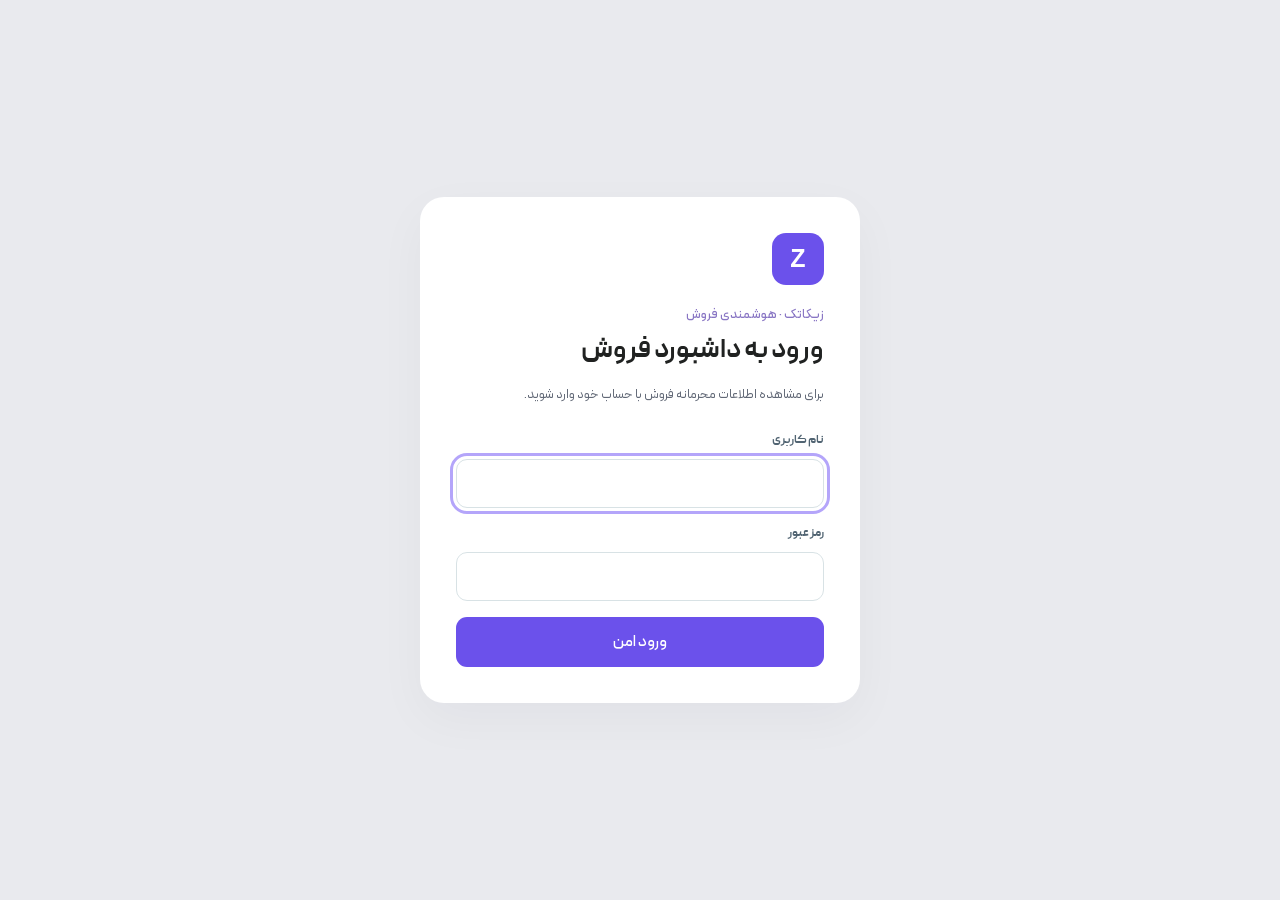
==== commit d468738d: "Add seller password change flow" ====
--- a/systemManagement/index.html
+++ b/systemManagement/index.html
@@ -7,8 +7,8 @@
     <meta name="description" content="داشبورد مدیریتی فروش و CRM زیکاتک" />
     <meta name="robots" content="noindex,nofollow,noarchive" />
     <title>داشبورد فروش زیکاتک</title>
-    <script type="module" crossorigin src="/systemManagement/assets/index-DhyAFMGh.js"></script>
-    <link rel="stylesheet" crossorigin href="/systemManagement/assets/index-CkhLhz28.css">
+    <script type="module" crossorigin src="/systemManagement/assets/index-DQnbmz-2.js"></script>
+    <link rel="stylesheet" crossorigin href="/systemManagement/assets/index-CAgxwl0d.css">
   </head>
   <body>
     <div id="root"></div>
--- a/systemManagement/assets/index-CAgxwl0d.css
+++ b/systemManagement/assets/index-CAgxwl0d.css
@@ -0,0 +1 @@
+@font-face{font-family:Peyda;src:url(/systemManagement/fonts/Peyda.ttf) format("truetype");font-weight:700;font-style:normal;font-display:swap}:root{font-family:Peyda,Tahoma,Arial,sans-serif;color:#102235;background:#f3f6f7;font-synthesis:none;--navy:#0b1f33;--green:#0f9f72;--muted:#718096;--line:#e4eaee;--red:#dc5b5b;--shadow:0 12px 34px rgba(11,31,51,.06)}*{box-sizing:border-box}body{margin:0;min-height:100vh;background:radial-gradient(circle at 88% -5%,#e4f5ef 0,transparent 25%),#f3f6f7}button,select,a{font:inherit}button,select{outline:none}a{color:inherit}.app-shell{display:grid;grid-template-columns:238px minmax(0,1fr);min-height:100vh}.sidebar{background:linear-gradient(165deg,#0d263c 0,var(--navy) 68%);color:#fff;padding:28px 18px;display:flex;flex-direction:column;position:sticky;top:0;height:100vh}.brand{display:flex;align-items:center;gap:12px;color:#fff;text-decoration:none;padding:0 10px 30px}.brand-mark{display:grid;place-items:center;width:42px;height:42px;border-radius:14px;background:linear-gradient(145deg,#22c490,#0d8f69);font:800 20px Arial;box-shadow:0 8px 22px #0f9f7259}.brand strong,.brand small{display:block}.brand strong{font-size:18px}.brand small{color:#8fa7ba;font-size:10px;margin-top:3px}.nav-list{display:grid;gap:7px}.nav-item{color:#a9bfce;text-decoration:none;padding:12px 14px;border-radius:12px;display:flex;align-items:center;gap:12px;font-size:13px;transition:.2s}.nav-item:hover,.nav-item.active{color:#fff;background:#ffffff17;transform:translate(-2px)}.sidebar-insight{margin-top:34px;border-top:1px solid rgba(255,255,255,.08);padding:22px 10px}.sidebar-insight small{color:#8fa7ba;font-size:10px}.sidebar-insight strong{display:block;margin:7px 0 8px;font-size:24px}.side-progress{height:5px;background:#ffffff24;border-radius:5px;overflow:hidden}.side-progress i{display:block;height:100%;background:#2bd19a}.sidebar-insight p{color:#87a0b3;font-size:10px;line-height:1.9}.sync-card{margin-top:auto;background:#ffffff0d;border:1px solid rgba(255,255,255,.08);border-radius:14px;padding:13px;display:flex;gap:10px}.sync-card strong,.sync-card small{display:block}.sync-card strong{font-size:11px}.sync-card small{font-size:9px;color:#8fa7ba;margin-top:4px}.status-dot{width:8px;height:8px;background:#29d49a;border-radius:50%;box-shadow:0 0 0 4px #29d49a1f;margin-top:5px}.main-content{padding:28px clamp(24px,4vw,54px) 60px;max-width:1600px;width:100%;margin:auto}.topbar{display:flex;justify-content:space-between;align-items:center;margin-bottom:20px}.eyebrow{margin:0 0 4px;color:var(--green);font-size:10px;font-weight:800}.topbar h1{font-size:27px;margin:0;letter-spacing:-.035em}.subtitle{color:var(--muted);font-size:11px;margin:6px 0 0}.top-actions{display:flex;align-items:center;gap:14px}.today{color:var(--muted);font-size:11px}.refresh-button{border:0;border-radius:11px;background:var(--navy);color:#fff;padding:10px 14px;cursor:pointer;box-shadow:0 8px 20px #0b1f331f;display:flex;gap:8px;align-items:center;font-size:11px}.refresh-button:disabled{opacity:.7}.refresh-button.spinning svg{animation:spin .8s linear infinite}.filter-bar{background:#ffffffd9;-webkit-backdrop-filter:blur(8px);backdrop-filter:blur(8px);border:1px solid var(--line);border-radius:15px;padding:9px;display:flex;gap:8px;margin-bottom:16px;overflow:auto}.filter-control{min-width:140px;border:1px solid var(--line);background:#fff;border-radius:10px;padding:5px 10px;display:grid;gap:1px}.filter-control span{font-size:8px;color:#8b98a5}.filter-control select{border:0;background:#fff;color:#425466;font-size:10px;cursor:pointer}.clear-button{white-space:nowrap;border:0;background:transparent;color:#8a98a6;font-size:10px;padding:0 12px;cursor:pointer}.clear-button:hover{color:var(--red)}.kpi-grid{display:grid;grid-template-columns:repeat(4,1fr);gap:12px}.kpi-card,.panel,.summary-strip,.person-hero{background:#fff;border:1px solid var(--line);box-shadow:var(--shadow)}.kpi-card{padding:18px;border-radius:15px;min-height:124px}.kpi-top{display:flex;align-items:center;justify-content:space-between;color:var(--muted);font-size:10px}.kpi-top i{display:grid;place-items:center;color:#94a4b1;background:#f3f6f7;width:30px;height:30px;border-radius:8px}.kpi-card>strong{display:block;font-size:21px;margin:10px 0 8px;white-space:nowrap}.kpi-card>small{color:var(--muted);font-size:9px}.positive{color:var(--green)!important}.negative,.danger-text{color:var(--red)!important}.kpi-card.featured{background:linear-gradient(145deg,#14334f,var(--navy));color:#fff;border:0}.kpi-card.featured .kpi-top,.kpi-card.featured>small{color:#b5cad8}.kpi-card.featured .kpi-top i{color:#8ee5c7;background:#ffffff14}.dashboard-grid{display:grid;gap:12px;margin-top:12px}.top-grid{grid-template-columns:1.65fr 1fr}.lower-grid{grid-template-columns:1fr 1fr 1.2fr 1.2fr}.two-cols{grid-template-columns:1fr 1fr}.span-2{grid-column:span 2}.panel{border-radius:16px;padding:19px;min-height:245px}.panel-heading{display:flex;justify-content:space-between;align-items:flex-start;margin-bottom:14px}.panel-heading h2{margin:0;font-size:15px}.panel-heading>a{font-size:9px;text-decoration:none;color:var(--green)}.panel-badge,.alert-count{font-size:8px;color:#6f8290;background:#f1f5f6;border-radius:8px;padding:6px 8px}.alert-count{background:#fff0f0;color:var(--red)}.chart-area{height:185px}.chart-area svg{width:100%;height:158px}.grid-lines line{stroke:#eef2f4}.target-line{stroke:#aebbc4;stroke-dasharray:4 5}.area-path{fill:url(#area)}.sales-line{fill:none;stroke:var(--green);stroke-width:3;stroke-linecap:round;stroke-linejoin:round}.chart-area circle{fill:#fff;stroke:var(--green);stroke-width:3}.chart-axis{display:flex;justify-content:space-between;color:#98a6b1;font-size:8px;padding:0 10px}.chart-summary{border-top:1px solid var(--line);display:grid;grid-template-columns:repeat(3,1fr);padding-top:13px}.chart-summary div+div{border-right:1px solid var(--line);padding-right:16px}.chart-summary span,.chart-summary strong{display:block}.chart-summary span{font-size:8px;color:var(--muted)}.chart-summary strong{font-size:11px;margin-top:4px}.funnel-row{display:grid;grid-template-columns:82px 1fr 24px;align-items:center;gap:9px;margin-top:18px;font-size:9px;color:#617283}.funnel-row div{height:7px;background:#edf1f3;border-radius:10px;overflow:hidden}.funnel-row i{display:block;height:100%;background:linear-gradient(90deg,#24c38f,#0d8b68);border-radius:10px}.funnel-row strong{text-align:left;color:#102235}.donut-layout{display:flex;gap:24px;align-items:center;padding-top:11px}.donut{width:118px;aspect-ratio:1;border-radius:50%;display:grid;place-items:center;position:relative}.donut:after{content:"";position:absolute;inset:17px;background:#fff;border-radius:50%}.donut>span{z-index:1;text-align:center}.donut strong,.donut small{display:block}.donut strong{font-size:20px}.donut small{font-size:8px;color:var(--muted)}.donut-legend{flex:1;display:grid;gap:11px}.donut-legend div{display:grid;grid-template-columns:7px 1fr auto;gap:7px;align-items:center;font-size:8px}.donut-legend i{width:7px;height:7px;border-radius:2px}.collection-total span,.collection-total strong,.collection-total small{display:block}.collection-total span{font-size:9px;color:var(--muted)}.collection-total strong{font-size:19px;margin:8px 0 5px}.collection-total small{color:var(--green);font-size:9px}.collection-track{height:10px;background:#edf1f3;border-radius:10px;margin:21px 0 17px;overflow:hidden}.collection-track i{display:block;height:100%;background:var(--green)}.collection-split{display:grid;grid-template-columns:1fr 1fr;gap:12px}.collection-split span{font-size:8px;color:var(--muted);display:grid;grid-template-columns:6px 1fr;gap:5px}.collection-split i{width:6px;height:6px;border-radius:50%;margin-top:3px}.collection-split .paid{background:var(--green)}.collection-split .pending{background:#cfd8de}.collection-split strong{grid-column:2;color:#102235;font-size:9px}.risk-list{display:grid}.risk-item{display:grid;grid-template-columns:25px 1.5fr .75fr .85fr;gap:10px;align-items:center;padding:10px 0;text-decoration:none;border-top:1px solid #eff2f4;font-size:8px}.risk-item:first-child{border-top:0}.risk-signal{display:grid;place-items:center;background:#fff0f0;color:var(--red);border-radius:7px;width:22px;height:22px;font-weight:800}.risk-item strong,.risk-item small{display:block}.risk-item small{color:var(--muted);margin-top:2px}.risk-item>b{text-align:left}.summary-strip{display:grid;grid-template-columns:repeat(4,1fr);border-radius:15px;margin-bottom:12px}.summary-strip>div{padding:17px 20px}.summary-strip>div+div{border-right:1px solid var(--line)}.summary-strip span,.summary-strip strong{display:block}.summary-strip span{font-size:9px;color:var(--muted)}.summary-strip strong{font-size:15px;margin-top:6px}.table-wrap{overflow:auto}table{width:100%;border-collapse:collapse;white-space:nowrap}th{text-align:right;color:#8a98a5;font-size:8px;font-weight:500;padding:10px;border-bottom:1px solid var(--line)}td{padding:12px 10px;border-bottom:1px solid #edf1f3;font-size:9px;color:#445768}tbody tr:last-child td{border-bottom:0}tbody tr:hover{background:#fafcfc}td>strong,td>small{display:block}td>small{color:var(--muted);margin-top:4px}.member{display:flex;align-items:center;gap:8px}.rank{color:#98a5af;width:12px}.avatar{display:grid;place-items:center;width:31px;height:31px;border-radius:10px;background:color-mix(in srgb,var(--avatar) 14%,white);color:var(--avatar);font-weight:800}.avatar.large{width:54px;height:54px;border-radius:17px;font-size:15px}.member strong,.member small{display:block}.member small{font-size:7px;color:var(--muted)}.inline-progress{min-width:120px}.inline-progress>span{display:flex;justify-content:space-between}.inline-progress small{font-size:7px;color:var(--muted)}.inline-progress>div{height:4px;background:#edf1f3;border-radius:3px;margin-top:6px}.inline-progress i{display:block;height:100%;background:var(--green)}.rate-badge,.overdue-badge,.stage-badge{padding:5px 7px;background:#f0f3f5;border-radius:7px}.rate-badge.good{background:#e8f7f1;color:var(--green)}.overdue-badge.has{background:#fff0f0;color:var(--red)}.stage-badge{color:#2c72c7;background:#edf5ff}.row-action{display:grid;place-items:center;width:25px;height:25px;background:#f1f5f6;border-radius:7px;text-decoration:none;font-size:14px}.member-bars{display:grid;gap:17px;padding-top:9px}.member-bars>div{display:grid;grid-template-columns:55px 1fr;align-items:center;font-size:9px}.member-bars>div>div{height:8px;background:#eef2f4;border-radius:8px;position:relative}.member-bars i{display:block;height:100%;border-radius:8px}.member-bars em{position:absolute;top:-17px;font-size:7px;font-style:normal}.action-list>div{display:flex;gap:10px;padding:11px 0;border-top:1px solid #edf1f3}.action-list>div:first-child{border-top:0}.action-icon{display:grid;place-items:center;width:25px;height:25px;border-radius:8px;font-size:9px;flex:0 0 auto}.action-icon.amber{background:#fff6e7;color:#b57711}.action-icon.red{background:#fff0f0;color:var(--red)}.action-icon.green{background:#e8f7f1;color:var(--green)}.action-list p{margin:0}.action-list strong,.action-list small{display:block}.action-list strong{font-size:9px}.action-list small{color:var(--muted);font-size:8px;line-height:1.8;margin-top:3px}.person-hero{display:flex;align-items:center;justify-content:space-between;border-radius:16px;padding:17px 20px;margin-bottom:12px}.person-id{display:flex;align-items:center;gap:13px}.person-id h2{margin:0 0 3px;font-size:18px}.person-id>div>span{font-size:9px;color:var(--muted)}.person-score{display:flex;align-items:baseline;gap:5px;background:#e8f7f1;border-radius:12px;padding:10px 14px;color:var(--green)}.person-score span{font-size:8px}.person-score strong{font-size:22px}.person-score small{font-size:7px}.goal-path{padding:20px 4px 3px}.goal-labels{display:flex;justify-content:space-between}.goal-labels small,.goal-labels strong{display:block}.goal-labels small{color:var(--muted);font-size:8px}.goal-labels strong{font-size:11px;margin-top:4px}.goal-track{height:12px;background:#eef2f4;border-radius:12px;position:relative;margin:16px 0}.goal-track i{position:absolute;right:0;top:0;height:100%;border-radius:12px}.goal-forecast{background:#c6ece0}.goal-actual{background:var(--green);z-index:2}.goal-track b{position:absolute;top:-4px;width:3px;height:20px;background:var(--navy);z-index:3;border:3px solid #fff;border-radius:4px;box-sizing:content-box}.goal-path p{font-size:9px;color:var(--muted);line-height:1.9}.opportunity-panel{margin-top:12px}.empty-state{text-align:center;padding:35px;color:var(--muted)}.empty-state svg{margin:auto}.empty-state strong{display:block;color:#102235;margin-top:8px}.empty-state p{font-size:9px}.loading-screen{min-height:100vh;display:grid;place-content:center;justify-items:center;gap:12px;color:var(--muted)}.loader{width:35px;height:35px;border:3px solid #dce8e4;border-top-color:var(--green);border-radius:50%;animation:spin .8s linear infinite}.loading-screen strong{font-size:11px}.toast{position:fixed;z-index:50;bottom:25px;right:50%;transform:translate(50%,25px);opacity:0;background:var(--navy);color:#fff;border-radius:10px;padding:11px 16px;font-size:10px;transition:.25s}.toast.show{opacity:1;transform:translate(50%)}@keyframes spin{to{transform:rotate(360deg)}}.access-banner{display:flex;align-items:center;gap:14px;background:linear-gradient(125deg,#102d45,#0b1f33);color:#fff;border-radius:17px;padding:20px 22px;margin-bottom:12px;box-shadow:0 15px 35px #0b1f3324}.access-icon{display:grid;place-items:center;width:48px;height:48px;border-radius:14px;background:#28cf9924;color:#5ee0b5}.access-banner h2{font-size:16px;margin:0 0 4px}.access-banner p:not(.eyebrow){margin:0;color:#a9bfce;font-size:9px}.access-badges{margin-right:auto;display:grid;gap:6px;justify-items:end}.access-badge,.connection-pill{background:#ffffff14;border:1px solid rgba(255,255,255,.1);padding:7px 10px;border-radius:9px;color:#bfeadf;font-size:9px}.connection-pill{color:#e4b968}.connection-pill.connected{color:#65e1b8}.management-summary{display:grid;grid-template-columns:repeat(3,1fr);gap:12px;margin-bottom:12px}.management-summary>div{background:#fff;border:1px solid var(--line);border-radius:15px;padding:17px 19px;box-shadow:var(--shadow)}.management-summary span,.management-summary strong,.management-summary small{display:block}.management-summary span{color:var(--muted);font-size:9px}.management-summary strong{font-size:17px;margin:6px 0}.management-summary small{font-size:8px;color:#98a5af}.management-panel{min-height:0}.add-seller{border:0;background:var(--green);color:#fff;border-radius:9px;padding:8px 11px;display:flex;align-items:center;gap:6px;font-size:9px;cursor:pointer}.manager-table td,.manager-table th{padding-block:14px}.inactive-row{opacity:.5}.status-toggle{border:0;border-radius:20px;padding:5px 9px;background:#f0f3f5;color:#758693;font-size:8px;display:flex;align-items:center;gap:5px;cursor:pointer}.status-toggle i{width:6px;height:6px;background:#a6b1b9;border-radius:50%}.status-toggle.active{background:#e8f7f1;color:var(--green)}.status-toggle.active i{background:var(--green)}.row-actions{display:flex;gap:5px}.row-actions button{display:grid;place-items:center;width:29px;height:29px;border:1px solid var(--line);background:#fff;color:#60717e;border-radius:8px;cursor:pointer}.row-actions button:hover{border-color:#a8d7c8;color:var(--green)}.row-actions .delete-action:hover{border-color:#f0baba;color:var(--red)}.permission-grid{display:grid;grid-template-columns:repeat(3,1fr);gap:12px;margin-top:12px}.permission-grid>div{background:#fff;border:1px solid var(--line);border-radius:13px;padding:14px 16px;display:flex;gap:10px;align-items:flex-start}.permission-grid>div>span{display:grid;place-items:center;width:22px;height:22px;border-radius:7px;background:#e8f7f1;color:var(--green);font-size:10px;flex:none}.permission-grid p{margin:0}.permission-grid strong,.permission-grid small{display:block}.permission-grid strong{font-size:9px}.permission-grid small{font-size:8px;color:var(--muted);line-height:1.7;margin-top:3px}.modal-backdrop{position:fixed;z-index:100;inset:0;background:#05131f85;-webkit-backdrop-filter:blur(4px);backdrop-filter:blur(4px);display:grid;place-items:center;padding:16px}.seller-modal{width:min(430px,100%);background:#fff;border-radius:18px;padding:22px;box-shadow:0 25px 80px #06162240;animation:modal-in .2s ease}.modal-head{display:flex;justify-content:space-between;align-items:flex-start;margin-bottom:18px}.modal-head h2{margin:0;font-size:17px}.modal-head>button{border:0;background:#f2f5f6;border-radius:8px;width:29px;height:29px;font-size:18px;color:#6f7f8b;cursor:pointer}.seller-modal>label{display:grid;gap:6px;margin-top:12px}.seller-modal label>span{font-size:9px;color:#586b79}.seller-modal input{border:1px solid var(--line);border-radius:10px;padding:10px 11px;font:inherit;font-size:11px;color:#102235}.seller-modal input:focus{border-color:#55b99a;box-shadow:0 0 0 3px #0f9f7217;outline:0}.seller-modal label>small{font-size:8px;color:var(--muted)}.seller-modal .check-label{display:flex;align-items:center;gap:8px}.check-label input{accent-color:var(--green)}.form-error{background:#fff0f0;color:var(--red);border-radius:8px;padding:8px 10px;font-size:9px}.modal-actions{display:flex;justify-content:flex-end;gap:8px;margin-top:20px;padding-top:15px;border-top:1px solid var(--line)}.modal-actions button{border-radius:9px;padding:9px 14px;font-size:10px;cursor:pointer}.secondary-button{background:#fff;border:1px solid var(--line);color:#61717e}.primary-button{background:var(--navy);border:1px solid var(--navy);color:#fff}@keyframes modal-in{0%{opacity:0;transform:translateY(8px) scale(.98)}}@media(max-width:1100px){.kpi-grid{grid-template-columns:repeat(2,1fr)}.lower-grid{grid-template-columns:1fr 1fr}.span-2{grid-column:span 1}.top-grid{grid-template-columns:1fr 1fr}.app-shell{grid-template-columns:82px 1fr}.sidebar{padding:24px 11px}.brand{justify-content:center}.brand>span:last-child,.nav-item span,.sidebar-insight,.sync-card{display:none}.nav-item{justify-content:center}.main-content{padding-inline:24px}.risk-item{grid-template-columns:25px 1.5fr .7fr}.risk-item>b{display:none}}@media(max-width:760px){.top-grid,.lower-grid,.two-cols{grid-template-columns:1fr}.summary-strip{grid-template-columns:1fr 1fr}.summary-strip>div:nth-child(3),.summary-strip>div:nth-child(4){border-top:1px solid var(--line)}.today{display:none}.chart-summary{gap:8px}.chart-summary div+div{padding-right:8px}.person-score span{display:none}.management-summary,.permission-grid{grid-template-columns:1fr}.access-badge{display:none}}@media(max-width:560px){.app-shell{display:block}.sidebar{height:auto;position:fixed;z-index:20;inset:auto 0 0;padding:7px 12px;display:block}.brand,.sync-card{display:none}.nav-list{grid-template-columns:repeat(4,1fr)}.nav-item{font-size:8px;display:flex;flex-direction:column;gap:2px;padding:5px}.nav-item span{display:block}.main-content{padding:20px 12px 80px}.topbar h1{font-size:22px}.subtitle{max-width:210px}.refresh-button span{display:none}.refresh-button{padding:9px}.kpi-grid{gap:8px}.kpi-card{padding:14px;min-height:114px}.kpi-card>strong{font-size:16px}.panel{padding:15px}.donut-layout{gap:14px}.donut{width:105px}.person-hero{padding:14px}.person-score{padding:8px}.person-score strong{font-size:18px}.person-id h2{font-size:15px}.avatar.large{width:45px;height:45px}.access-banner{padding:16px}.access-icon{width:40px;height:40px}.manager-table-wrap{overflow:auto}.seller-modal{padding:18px}}body{font-size:14px;line-height:1.55}.brand small{font-size:12px}.nav-item{font-size:15px}.sidebar-insight small,.sidebar-insight p{font-size:12px}.sync-card strong{font-size:13px}.eyebrow{font-size:12px}.subtitle,.today,.refresh-button{font-size:13px}.filter-control span{font-size:10px}.filter-control select,.clear-button,.kpi-top{font-size:12px}.kpi-card>strong{font-size:24px}.kpi-card>small{font-size:11px}.panel-heading h2{font-size:18px}.panel-heading>a{font-size:11px}.panel-badge,.alert-count,.chart-axis,.chart-summary span{font-size:10px}.chart-summary strong{font-size:13px}.funnel-row{font-size:11px}.donut small,.donut-legend div{font-size:10px}.collection-total span{font-size:11px}.collection-total strong{font-size:21px}.collection-total small{font-size:11px}.collection-split span{font-size:10px}.collection-split strong{font-size:11px}.risk-item{font-size:10px}.summary-strip span{font-size:11px}.summary-strip strong{font-size:18px}th{font-size:10px}td{font-size:11px}.member small,.inline-progress small{font-size:9px}.rate-badge,.overdue-badge,.stage-badge{font-size:10px}.action-list strong{font-size:11px}.action-list small{font-size:10px}.person-id>div>span{font-size:11px}.person-score span{font-size:10px}.person-score small{font-size:9px}.goal-labels small{font-size:10px}.goal-labels strong{font-size:13px}.goal-path p{font-size:11px}.access-banner p:not(.eyebrow){font-size:11px}.access-badge,.management-summary span{font-size:11px}.management-summary strong{font-size:20px}.management-summary small{font-size:10px}.add-seller{font-size:11px}.status-toggle{font-size:10px}.permission-grid strong{font-size:11px}.permission-grid small{font-size:10px}.seller-modal label>span{font-size:11px}.seller-modal input{font-size:13px}.seller-modal label>small{font-size:10px}.modal-actions button{font-size:12px}.form-error{font-size:11px}@media(max-width:560px){.nav-item{font-size:10px}.kpi-card>strong{font-size:19px}.topbar h1{font-size:24px}.panel-heading h2{font-size:17px}}.indicator-summary{display:grid;grid-template-columns:repeat(4,1fr);gap:10px;margin-bottom:16px}.indicator-summary>div{background:#fff;border:1px solid var(--line);border-radius:13px;padding:14px 17px;box-shadow:var(--shadow)}.indicator-summary span,.indicator-summary strong{display:block}.indicator-summary span{color:var(--muted);font-size:12px}.indicator-summary strong{font-size:21px;margin-top:4px}.indicator-groups{display:grid;gap:16px}.indicator-section{background:#fff;border:1px solid var(--line);border-radius:16px;padding:18px;box-shadow:var(--shadow)}.indicator-heading{display:flex;align-items:center;justify-content:space-between;margin-bottom:12px}.indicator-heading h2{font-size:17px;margin:0}.indicator-heading span{color:var(--muted);font-size:12px}.indicator-grid{display:grid;grid-template-columns:repeat(3,minmax(0,1fr));gap:10px}.indicator-card{position:relative;min-width:0;border:1px solid #edf1f3;border-radius:12px;padding:13px 14px;display:flex;flex-direction:column;gap:8px;background:#fff}.indicator-card.needs-input{background:#fbfcfd}.indicator-card-top{display:flex;justify-content:space-between;align-items:flex-start;gap:8px}.indicator-card-top>span{font-size:13px;font-weight:650;line-height:1.65}.indicator-card-top small{flex:none;color:#8898a4;background:#f1f5f6;border-radius:7px;padding:4px 6px;font-size:10px}.indicator-card>strong{font-size:19px;line-height:1.45;min-height:28px}.indicator-card>strong.indicator-unavailable{font-size:14px;color:#99702d}.indicator-card>p{margin:0;color:var(--muted);font-size:11px;line-height:1.8}.indicator-status{align-self:flex-start;color:#86631d;background:#fff6e7;border-radius:7px;padding:4px 7px;font-size:10px}.indicator-breakdown{display:grid;gap:5px;font-size:11px}.indicator-breakdown>div{display:flex;justify-content:space-between;gap:8px;border-bottom:1px solid #f0f3f4;padding-bottom:4px}.indicator-breakdown>div span{overflow:hidden;text-overflow:ellipsis;white-space:nowrap}.indicator-breakdown>div strong{font-size:11px}.indicator-breakdown>small{color:var(--muted)}.indicator-breakdown.full-product-list{max-height:420px;overflow:auto;padding-inline-end:5px}.indicator-breakdown.full-product-list>div span{white-space:normal;overflow:visible;text-overflow:clip}@media(max-width:1100px){.indicator-grid{grid-template-columns:repeat(2,minmax(0,1fr))}.indicator-summary{grid-template-columns:repeat(2,1fr)}}@media(max-width:560px){.nav-list{grid-template-columns:repeat(5,minmax(0,1fr))}.indicator-grid,.indicator-summary{grid-template-columns:1fr}.indicator-section{padding:14px}.indicator-card>strong{font-size:18px}}.management-panel .panel-heading>div:last-child{display:flex;gap:8px;align-items:center}.management-panel select,.conversion-targets input{font:inherit;border:1px solid var(--line);border-radius:9px;background:#fff;color:var(--navy);padding:8px 10px}.conversion-targets{min-height:0;margin-top:12px}.conversion-targets form{display:grid;gap:16px}.conversion-target-grid{display:grid;grid-template-columns:repeat(3,minmax(0,1fr));gap:12px}.conversion-target-grid label{display:grid;gap:5px;color:#526573;font-size:12px}.conversion-target-grid small{color:var(--muted)}.conversion-targets .primary-button{justify-self:start;border-radius:9px;padding:9px 14px;cursor:pointer}button:focus-visible,a:focus-visible,select:focus-visible,input:focus-visible{outline:3px solid #76d5b5;outline-offset:2px}@media(max-width:760px){.conversion-target-grid{grid-template-columns:1fr}.management-panel .panel-heading{gap:8px;flex-wrap:wrap}}.sync-warning{background:#fff6e7;border:1px solid #f0d5a1;color:#8a5f17;border-radius:10px;padding:10px 14px;margin-bottom:14px;font-size:13px}.main-content,.indicator-summary,.indicator-groups,.indicator-section,.indicator-grid{min-width:0}.indicator-card-top>span{min-width:0;overflow-wrap:anywhere}.login-page{min-height:100vh;display:grid;place-items:center;padding:24px;background:radial-gradient(circle at 80% 5%,#dff4ec,transparent 34%),linear-gradient(150deg,#f7faf9,#eef3f5)}.login-card{width:min(440px,100%);background:#fff;border:1px solid var(--line);border-radius:24px;padding:36px;box-shadow:0 24px 70px #0b1f331f}.login-logo{display:grid;place-items:center;width:52px;height:52px;border-radius:16px;background:linear-gradient(145deg,#22c490,#0d8f69);color:#fff;font:800 25px Arial;margin-bottom:20px}.login-card h1{font-size:27px;margin:4px 0 8px}.login-card>p:not(.eyebrow){color:var(--muted);font-size:13px;line-height:1.9;margin:0 0 24px}.login-card form,.login-card label{display:grid;gap:8px}.login-card form{gap:16px}.login-card label span{font-size:12px;color:#526573;font-weight:700}.login-card input{width:100%;border:1px solid #d8e2e5;border-radius:11px;padding:12px 13px;font:inherit;font-size:14px;direction:ltr;text-align:left}.login-card form>button{border:0;border-radius:11px;background:var(--navy);color:#fff;padding:12px;font:inherit;font-weight:800;cursor:pointer}.login-card form>button:disabled{opacity:.65}.login-error{background:#fff0f0;color:#a83d3d;border:1px solid #f3caca;border-radius:9px;padding:9px 11px;font-size:12px}.signed-user{font-size:11px;color:var(--muted);max-width:110px;overflow:hidden;text-overflow:ellipsis}.logout-button{border:1px solid var(--line);background:#fff;color:#526573;border-radius:10px;padding:9px 11px;cursor:pointer;font-size:12px}@media(max-width:1100px){.app-shell{grid-template-columns:82px minmax(0,1fr)}}.management-panel .panel-heading>div:last-child{flex-wrap:wrap}.manager-table .role-select{min-width:112px;font-size:12px}.seller-modal select{border:1px solid var(--line);border-radius:10px;padding:10px 11px;font:inherit;font-size:13px;background:#fff;color:#102235}.status-toggle:not(button){cursor:default}.custom-date-fields,.target-custom-range{display:flex;align-items:center;gap:8px;flex-wrap:wrap}.custom-date-fields{min-width:300px}.custom-date-fields label,.target-custom-range label{display:grid;gap:3px;color:var(--muted);font-size:11px}.custom-date-fields input,.target-custom-range input,.column-filters input,.column-filters select{font:inherit;border:1px solid var(--line);border-radius:8px;background:#fff;color:var(--navy);padding:6px 8px;min-width:0}.custom-date-fields input,.target-custom-range input{font-size:12px}.custom-date-fields button{border:0;border-radius:8px;background:var(--green);color:#fff;padding:8px 12px;cursor:pointer;align-self:center}.custom-date-fields button:disabled{opacity:.5;cursor:not-allowed}.custom-date-fields small,.target-custom-range span{color:var(--muted);font-size:11px}.filter-bar{flex-wrap:wrap;overflow:visible}.target-custom-range{padding:0 0 14px;border-bottom:1px solid var(--line);margin-bottom:8px}.management-panel .panel-heading>div:last-child{align-items:flex-start}.table-caption{font-size:12px;color:var(--muted);margin:0 0 10px}.opportunity-table-wrap{max-height:650px;overflow:auto}.opportunity-table{min-width:950px}.opportunity-table thead{position:sticky;top:0;background:#fff;z-index:1}.column-filters th{padding-top:4px;padding-bottom:10px}.column-filters input,.column-filters select{width:100%;font-size:11px;margin-top:4px}.column-filters th:first-child{min-width:200px}.column-filters th:nth-child(3),.column-filters th:nth-child(4),.column-filters th:nth-child(5){min-width:120px}.opportunity-table td{white-space:normal;min-width:85px}.opportunity-table td:first-child{min-width:200px}.opportunity-table td small{white-space:normal}.filter-bar{display:grid;grid-template-columns:repeat(5,minmax(135px,1fr)) auto;align-items:end;gap:10px;padding:14px;overflow:visible}.filter-control{min-width:0;min-height:54px;padding:8px 11px}.filter-control span{font-size:11px}.filter-control select{width:100%;font-size:12px}.clear-button{height:42px;border-radius:10px;background:#f2f5f5;padding:0 12px;color:#607584}.custom-date-fields{order:2;grid-column:1/-1;background:#f3f8f6;border:1px solid #deebe7;border-radius:12px;padding:13px 15px;gap:12px}.custom-date-fields>button{background:var(--navy);height:39px;padding:0 16px;align-self:end}.custom-date-fields>small{align-self:end;padding-bottom:9px}.jalali-date-field{display:grid;gap:5px;min-width:175px}.jalali-date-field>span{color:#627684;font-size:11px;font-weight:700}.jalali-date-field>button{display:flex;align-items:center;justify-content:space-between;gap:14px;text-align:right;white-space:nowrap;border:1px solid #d6e3df;border-radius:9px;background:#fff;color:#18354a;padding:9px 11px;min-height:39px;cursor:pointer;font-size:12px}.jalali-date-field>button:hover{border-color:#78cbb0}.jalali-date-field>button span{color:var(--green)}.jalali-calendar{position:fixed;z-index:200;width:300px;background:#fff;border:1px solid #dce7e4;border-radius:16px;box-shadow:0 18px 48px #0b1f3338;padding:14px;direction:rtl}.calendar-heading{display:flex;align-items:center;justify-content:space-between;margin-bottom:12px}.calendar-heading strong{font-size:14px}.calendar-heading button,.calendar-footer button{border:0;border-radius:8px;background:#eff5f3;color:#24475a;cursor:pointer;padding:6px 10px}.calendar-heading button{font-size:21px;line-height:1}.calendar-grid{display:grid;grid-template-columns:repeat(7,1fr);gap:3px;text-align:center}.calendar-grid .weekday{color:#8a9aa3;font-size:11px;padding:6px 0}.calendar-grid button{border:0;border-radius:8px;background:transparent;color:#284557;min-height:33px;cursor:pointer}.calendar-grid button:hover{background:#e9f7f1;color:var(--green)}.calendar-grid button.selected{background:var(--green);color:#fff}.calendar-footer{display:flex;justify-content:space-between;border-top:1px solid var(--line);padding-top:11px;margin-top:11px}.target-custom-range{background:#f3f8f6;border:1px solid #deebe7;border-radius:12px;padding:13px;margin-bottom:12px}.column-filters .jalali-date-field{min-width:130px;margin-top:5px}.column-filters .jalali-date-field>button{font-size:10px;min-height:33px;padding:6px}.column-filters .jalali-date-field>span{font-size:10px}.column-filters th:nth-child(5){min-width:160px}.opportunity-table{min-width:1050px}@media(max-width:1260px){.filter-bar{grid-template-columns:repeat(3,minmax(0,1fr))}.clear-button{height:54px}}@media(max-width:650px){.filter-bar{grid-template-columns:repeat(2,minmax(0,1fr));padding:10px}.custom-date-fields{display:grid;grid-template-columns:1fr 1fr}.custom-date-fields .jalali-date-field{min-width:0}.custom-date-fields>button{grid-column:1/-1}.jalali-date-field>button{white-space:normal}.target-custom-range{display:grid;grid-template-columns:1fr 1fr}.target-custom-range .jalali-date-field{min-width:0}}@media(max-width:420px){.filter-bar,.custom-date-fields,.target-custom-range{grid-template-columns:1fr}}.opportunity-table{table-layout:fixed;min-width:940px}.opportunity-table th:nth-child(1){width:210px}.opportunity-table th:nth-child(2){width:170px}.opportunity-table th:nth-child(3){width:145px}.opportunity-table th:nth-child(4){width:95px}.opportunity-table th:nth-child(5){width:190px}.opportunity-table th:nth-child(6){width:130px}.column-filters .jalali-date-field{min-width:0;width:100%}.column-filters .jalali-date-field>button{width:100%;overflow:hidden;gap:4px;white-space:nowrap}.column-filters .jalali-date-field>button span{flex:none}.date-filter-stack{display:grid;gap:9px;width:100%;white-space:normal}.date-filter-stack .jalali-date-field{margin-top:0}.column-filters th{vertical-align:top}.column-filters th:not(:nth-child(5)){padding-top:30px}.seller-modal{width:min(850px,100%);max-height:min(90vh,900px);overflow:auto}.seller-details{display:grid;grid-template-columns:1.25fr 1fr 1fr;gap:12px}.seller-details label,.annual-target-grid label,.modal-custom-target>label{display:grid;gap:5px}.seller-details label>span,.annual-target-grid label>span,.modal-custom-target label>span{font-size:11px;color:#526573}.annual-target-heading{display:flex;align-items:center;justify-content:space-between;gap:16px;margin:22px 0 11px;padding-top:18px;border-top:1px solid var(--line)}.annual-target-heading strong,.annual-target-heading small{display:block}.annual-target-heading strong{font-size:15px}.annual-target-heading small{font-size:11px;color:var(--muted);margin-top:3px}.annual-target-heading>span{background:#e8f7f1;color:var(--green);border-radius:9px;padding:7px 10px;white-space:nowrap;font-size:12px}.annual-target-grid{display:grid;grid-template-columns:repeat(4,minmax(0,1fr));gap:10px}.annual-target-grid label{border:1px solid var(--line);background:#f8faf9;border-radius:11px;padding:9px}.annual-target-grid label>span{font-weight:700}.annual-target-grid input{width:100%;background:#fff}.custom-target-toggle{display:flex!important;align-items:center;gap:9px;border-top:1px solid var(--line);margin-top:18px!important;padding-top:15px;font-weight:700}.custom-target-toggle input{accent-color:var(--green)}.modal-custom-target{display:grid;grid-template-columns:1fr 1fr 1.25fr;gap:12px;align-items:end;background:#f3f8f6;border:1px solid #deebe7;border-radius:12px;padding:14px;margin-top:11px}.modal-custom-target>label input{min-height:39px}.modal-custom-target .jalali-date-field{min-width:0}.modal-custom-target small{grid-column:1/-1}.seller-modal .modal-actions{position:sticky;bottom:-22px;background:#fff;margin-bottom:-22px;padding-bottom:20px;z-index:2}.column-filters th:nth-child(3) input,.column-filters th:nth-child(4) input{display:block;width:100%;min-width:0;margin:0 0 7px;line-height:1.35}.column-filters th:nth-child(3) input:last-child,.column-filters th:nth-child(4) input:last-child{margin-bottom:0}.column-filters th:nth-child(3),.column-filters th:nth-child(4){padding-inline:8px}.opportunity-table th:nth-child(3){width:160px}.opportunity-table th:nth-child(4){width:120px}.opportunity-table{min-width:980px}@media(max-width:760px){.seller-details{grid-template-columns:1fr 1fr}.annual-target-grid{grid-template-columns:repeat(3,minmax(0,1fr))}.modal-custom-target{grid-template-columns:1fr 1fr}.modal-custom-target>label{grid-column:1/-1}}@media(max-width:560px){.seller-details{grid-template-columns:1fr}.annual-target-grid{grid-template-columns:repeat(2,minmax(0,1fr))}.modal-custom-target{grid-template-columns:1fr}.modal-custom-target>label{grid-column:auto}.seller-modal{max-height:85vh}}.annual-target-grid fieldset{min-width:0;margin:0;border:1px solid var(--line);background:#f8faf9;border-radius:12px;padding:9px;display:grid;gap:8px}.annual-target-grid fieldset legend{padding:0 5px;font-size:12px;font-weight:800;color:var(--navy)}.annual-target-grid fieldset label{border:0;background:transparent;border-radius:0;padding:0}.annual-target-grid fieldset input{min-height:36px}.percent-input{position:relative}.percent-input input{width:100%;padding-left:30px!important}.percent-input b{position:absolute;left:10px;top:50%;transform:translateY(-50%);color:var(--muted);font-size:12px}.modal-custom-target{grid-template-columns:repeat(5,minmax(0,1fr))}.modal-custom-target>label{min-width:0}.modal-custom-target>label input{width:100%}.manager-table{min-width:1120px}.cell-subtitle{display:block;color:var(--muted);font-size:10px;margin-top:3px}.person-targets{display:grid;grid-template-columns:repeat(3,minmax(0,1fr));gap:12px;margin:0 0 18px}.person-targets>div{background:#fff;border:1px solid var(--line);border-radius:14px;padding:15px 17px;display:grid;gap:5px}.person-targets span{font-size:12px;color:var(--muted)}.person-targets strong{font-size:23px;color:var(--navy)}.person-targets small{font-size:11px;color:#607584}.product-sales-panel{margin-top:18px}.product-sales-toolbar{display:flex;align-items:end;gap:12px;margin-bottom:14px}.product-sales-toolbar label{display:grid;gap:5px;min-width:230px}.product-sales-toolbar label span,.product-sales-toolbar>div span{font-size:11px;color:var(--muted)}.product-sales-toolbar input{border:1px solid var(--line);border-radius:9px;padding:9px 11px;font:inherit}.product-sales-toolbar>div{display:grid;gap:3px;background:#f3f8f6;border-radius:10px;padding:8px 13px}.product-sales-toolbar>div strong{font-size:15px}.product-sales-table{max-height:520px}.product-sales-table table{min-width:760px}.product-share{display:flex;align-items:center;gap:8px;min-width:130px;position:relative}.product-share:before{content:"";height:7px;flex:1;background:#e6eeeb;border-radius:20px;display:block;margin-left:53px}.product-share i{position:absolute;right:0;top:50%;transform:translateY(-50%);height:7px;background:var(--green);border-radius:20px;max-width:calc(100% - 53px)}.product-share span{font-size:11px;min-width:45px}.product-sales-table thead{position:sticky;top:0;background:#fff;z-index:1}@media(max-width:900px){.modal-custom-target{grid-template-columns:1fr 1fr}.modal-custom-target>label{grid-column:auto}.person-targets{grid-template-columns:1fr}.product-sales-toolbar{flex-wrap:wrap}}@media(max-width:560px){.annual-target-grid{grid-template-columns:1fr}.product-sales-toolbar label{min-width:100%;width:100%}}.person-targets{grid-template-columns:repeat(5,minmax(0,1fr))}.person-targets>div{min-width:0;padding:14px}.person-targets>div>strong{font-size:21px}.conversion-target-grid{grid-template-columns:repeat(3,minmax(0,1fr))}.derived-rate{display:grid;gap:5px;align-content:center;min-width:0;padding:10px 12px;border:1px solid #dcebe5;border-radius:10px;background:#edf7f3;color:#526573}.derived-rate>span{font-size:11px;color:#526573}.derived-rate>strong{font-size:18px;color:var(--green)}.derived-rate>small{font-size:10px;color:var(--muted)}.annual-target-grid fieldset{grid-template-columns:repeat(2,minmax(0,1fr));align-items:start}.annual-target-grid fieldset legend,.annual-target-grid fieldset .derived-rate{grid-column:1/-1}.annual-target-grid fieldset label{min-width:0}.annual-target-grid fieldset label>span{min-height:28px;line-height:1.4}.annual-target-grid fieldset .percent-input{min-width:0}.modal-custom-target{grid-template-columns:repeat(3,minmax(0,1fr))}.modal-custom-target .derived-rate{align-self:stretch}.manager-table{min-width:1540px}.team-performance-table{min-width:1450px}.conversion-rate-cell{min-width:130px}.conversion-rate-cell>strong{white-space:nowrap}.conversion-rate-cell .cell-subtitle{line-height:1.5;white-space:normal}@media(max-width:1100px){.person-targets{grid-template-columns:repeat(3,minmax(0,1fr))}}@media(max-width:900px){.person-targets,.modal-custom-target{grid-template-columns:repeat(2,minmax(0,1fr))}.modal-custom-target>label,.modal-custom-target .jalali-date-field{grid-column:auto}}@media(max-width:760px){.conversion-target-grid{grid-template-columns:1fr}}@media(max-width:560px){.person-targets,.annual-target-grid,.modal-custom-target,.conversion-target-grid{grid-template-columns:1fr}.annual-target-heading{align-items:flex-start;flex-direction:column}}:root{font-size:16px}body{width:100%;max-width:100%;overflow-x:hidden;font-size:16px;line-height:1.65}.app-shell,.main-content,.management-panel{min-width:0}.app-shell{width:100%}.sidebar{padding:30px 18px}.brand small,.sidebar-insight small,.sidebar-insight p{font-size:13px}.nav-item{min-height:46px;font-size:15px}.sync-card small{font-size:12px}.main-content{padding:32px clamp(24px,3.5vw,52px) 64px}.topbar{gap:20px;margin-bottom:24px}.topbar h1{font-size:32px;line-height:1.3}.eyebrow{font-size:13px}.subtitle,.today{font-size:14px}.refresh-button{min-height:44px;padding:11px 16px;font-size:14px}.filter-bar{gap:10px;padding:13px}.filter-control{min-height:60px;padding:8px 11px}.filter-control span,.clear-button{font-size:12px}.filter-control select{font-size:14px}.clear-button{min-height:42px}.kpi-card{min-height:138px;padding:21px}.kpi-top{font-size:14px}.kpi-card>strong{font-size:27px}.kpi-card>small{font-size:12px}.panel{padding:22px}.panel-heading h2{font-size:19px}.panel-heading>a{font-size:13px}.panel-badge,.alert-count,.chart-axis,.chart-summary span,.donut small,.donut-legend div,.collection-split span,.risk-item,.goal-labels small{font-size:12px}.chart-summary strong,.collection-split strong{font-size:15px}.funnel-row,.collection-total span,.collection-total small,.goal-path p{font-size:13px}.collection-total strong{font-size:24px}.summary-strip>div{padding:20px 22px}.summary-strip span{font-size:13px}.summary-strip strong{font-size:21px}th{padding:13px 12px;font-size:12px}td{padding:15px 12px;font-size:13px}.member small,.inline-progress small,.cell-subtitle{font-size:11px}.rate-badge,.overdue-badge,.stage-badge,.status-toggle{font-size:12px}.action-list strong{font-size:13px}.action-list small,.person-id>div>span,.person-score span,.goal-labels strong{font-size:12px}.person-score small{font-size:11px}.access-banner{gap:18px;padding:20px 24px}.access-banner h2{font-size:20px}.access-banner p:not(.eyebrow){font-size:14px;line-height:1.7}.access-badge{font-size:12px}.management-summary>div{min-height:112px;padding:20px 22px}.management-summary span{font-size:13px}.management-summary strong{font-size:26px}.management-summary small{font-size:12px}.management-panel .panel-heading>div:last-child{gap:10px}.management-panel .panel-heading h2{font-size:20px}.management-panel select,.manager-table .role-select,.add-seller{min-height:42px;font-size:14px}.add-seller{padding:9px 14px}.manager-table{min-width:920px}.manager-table-wrap{width:100%;max-width:100%;min-width:0;overflow-x:auto;overscroll-behavior-inline:contain}.manager-table th{max-width:145px;white-space:normal;line-height:1.55;font-size:12px}.manager-table td{font-size:13px}.manager-table .member small{font-size:11px}.manager-table .role-select{min-width:122px}.permission-grid>div{min-height:82px;padding:17px}.permission-grid strong{font-size:13px}.permission-grid small{font-size:12px;line-height:1.7}.conversion-target-grid label,.derived-rate>span{font-size:14px}.conversion-target-grid small,.derived-rate>small{font-size:12px}.derived-rate>strong{font-size:21px}.seller-modal label>span,.annual-target-grid label>span,.modal-custom-target label>span{font-size:13px}.seller-modal input,.seller-modal select,.annual-target-grid input,.modal-custom-target input,.modal-actions button{font-size:14px}.seller-modal label>small,.form-error{font-size:12px}.column-filters input,.column-filters select,.column-filters .jalali-date-field>button{font-size:12px}@media(max-width:1260px){.manager-table{min-width:900px}}@media(max-width:760px){.main-content{padding:24px 18px 88px}.topbar{align-items:flex-start}.topbar h1{font-size:28px}.access-banner{align-items:flex-start}.management-summary,.permission-grid{grid-template-columns:1fr}.manager-table{min-width:760px}}@media(max-width:560px){.main-content{padding:18px 12px 82px}.topbar h1{font-size:25px}.nav-item{min-height:52px;font-size:11px}.kpi-top{font-size:12px}.kpi-card>strong{font-size:22px}.summary-strip span{font-size:12px}.summary-strip strong,.access-banner h2{font-size:18px}.access-banner p:not(.eyebrow){font-size:13px}}.analytics-board{background:#fff;border:1px solid var(--line);border-radius:18px;padding:22px;margin:16px 0;box-shadow:var(--shadow)}.analytics-board-heading{display:flex;align-items:flex-start;justify-content:space-between;gap:16px;margin-bottom:16px}.analytics-board-heading h2{font-size:21px;margin:0;color:var(--navy)}.analytics-board-heading p:not(.eyebrow){font-size:13px;color:var(--muted);margin:5px 0 0}.analytics-tabs{display:flex;gap:7px;overflow-x:auto;padding:3px 0 12px;border-bottom:1px solid var(--line);scrollbar-width:thin}.analytics-tabs button,.frequency-toggle button{white-space:nowrap;border:1px solid var(--line);background:#f7f9fa;color:#526573;border-radius:10px;padding:8px 13px;font:inherit;font-size:13px;cursor:pointer;transition:.18s}.analytics-tabs button:hover,.frequency-toggle button:hover{border-color:#a8ddca;color:var(--green)}.analytics-tabs button.active,.frequency-toggle button.active{background:var(--navy);border-color:var(--navy);color:#fff;box-shadow:0 5px 13px #0b1f3324}.analytics-chart-grid{display:grid;grid-template-columns:repeat(2,minmax(0,1fr));gap:13px;margin-top:14px}.analytics-chart-card{min-width:0;border:1px solid #e7edef;border-radius:15px;padding:16px;background:linear-gradient(180deg,#fff,#fcfdfd)}.analytics-chart-heading{display:flex;justify-content:space-between;align-items:flex-start;gap:12px;min-height:50px}.analytics-chart-heading h3{font-size:15px;line-height:1.6;margin:0;color:var(--navy)}.analytics-chart-heading p{font-size:11px;line-height:1.7;color:var(--muted);margin:3px 0 0}.analytics-chart-heading>span{white-space:nowrap;background:#f0f4f5;color:#647987;border-radius:8px;padding:5px 8px;font-size:10px}.analytics-chart-value{font-size:22px;line-height:1.3;font-weight:800;color:var(--navy);margin:8px 0 0;min-height:29px}.analytics-svg-wrap{width:100%;overflow:hidden;margin-top:4px}.analytics-svg-wrap svg{display:block;width:100%;height:auto;min-height:180px;overflow:visible}.analytics-gridline{stroke:#e9eff1;stroke-dasharray:3 5;stroke-width:1}.analytics-axis-label{fill:#81919d;font:11px Peyda,Tahoma,sans-serif}.analytics-target-line{stroke:#e2a33c;stroke-width:1.6;stroke-dasharray:6 5}.analytics-target-label{fill:#b57a1d;font:11px Peyda,Tahoma,sans-serif}.analytics-series-line{fill:none;stroke-width:2.7;stroke-linecap:round;stroke-linejoin:round}.analytics-series circle{stroke:#fff;stroke-width:2}.analytics-legend{display:flex;justify-content:center;flex-wrap:wrap;gap:9px 17px;margin-top:2px}.analytics-legend button{border:0;background:transparent;color:#506474;display:flex;align-items:center;gap:6px;padding:4px 5px;border-radius:7px;font:inherit;font-size:11px;cursor:pointer}.analytics-legend button:hover{background:#f3f7f6}.analytics-legend button.muted{opacity:.42;text-decoration:line-through}.analytics-legend i{width:9px;height:9px;border-radius:50%;display:block}.analytics-no-data{display:grid;place-items:center;min-height:166px;padding:20px;text-align:center;color:#788993;background:#f8fafb;border:1px dashed #d8e2e5;border-radius:12px;font-size:13px;line-height:1.8;margin-top:12px}.frequency-toggle{display:flex;justify-content:flex-end;gap:7px;margin-top:12px}.analytics-notes{display:grid;grid-template-columns:repeat(2,minmax(0,1fr));gap:10px;margin-top:12px}.analytics-notes>div{display:grid;gap:4px;padding:12px 14px;background:#f5f8f8;border-right:3px solid #d3a449;border-radius:9px}.analytics-notes strong{font-size:12px;color:var(--navy)}.analytics-notes span{font-size:11px;line-height:1.8;color:var(--muted)}.mix-grid{grid-template-columns:repeat(2,minmax(0,1fr))}.pipeline-current-card{grid-column:1/-1}.analytics-breakdown{display:grid;gap:13px;margin-top:16px;max-height:420px;overflow:auto;padding-inline-end:4px}.analytics-breakdown-row{display:grid;grid-template-columns:minmax(110px,1fr) minmax(70px,1.2fr) minmax(105px,auto);gap:10px;align-items:center;font-size:12px}.analytics-breakdown-row>span{overflow-wrap:anywhere}.analytics-breakdown-row>div{height:8px;background:#edf2f3;border-radius:10px;overflow:hidden}.analytics-breakdown-row>div i{display:block;height:100%;border-radius:inherit;background:linear-gradient(90deg,#2cc491,#0e8f69)}.analytics-breakdown-row strong{text-align:left;font-size:12px;color:var(--navy)}.pipeline-stage-bars{display:grid;gap:14px;margin-top:15px}.pipeline-stage-copy{display:grid;grid-template-columns:minmax(0,1fr) auto;gap:3px 10px;align-items:center;font-size:12px}.pipeline-stage-copy strong{text-align:left;color:var(--navy)}.pipeline-stage-copy small{grid-column:1/-1;color:var(--muted);font-size:11px}.pipeline-stage-track{height:8px;background:#edf2f3;border-radius:10px;overflow:hidden;margin-top:7px}.pipeline-stage-track i{display:block;height:100%;background:linear-gradient(90deg,#28bd8d,#0d8b68);border-radius:inherit}.raw-indicators{margin-top:17px}.raw-indicators>summary{cursor:pointer;list-style:none;background:#fff;border:1px solid var(--line);box-shadow:var(--shadow);padding:14px 18px;border-radius:12px;font-size:14px;font-weight:750;color:var(--navy);display:flex;justify-content:space-between;align-items:center}.raw-indicators>summary::-webkit-details-marker{display:none}.raw-indicators>summary:after{content:"+";color:var(--green);font-size:19px}.raw-indicators[open]>summary:after{content:"−"}.raw-indicators>summary span{font-size:11px;color:var(--muted);font-weight:500;margin-right:auto;margin-inline-end:10px}.raw-indicators .indicator-groups{margin-top:12px}.person-comparison-grid{display:grid;grid-template-columns:repeat(3,minmax(0,1fr));gap:15px 18px;padding:4px 0}.person-comparison-item{min-width:0;border:1px solid #edf1f3;background:#fcfdfd;border-radius:12px;padding:12px}.person-comparison-heading{display:flex;justify-content:space-between;gap:8px;align-items:flex-start}.person-comparison-heading span{font-size:12px;line-height:1.6;color:#657987}.person-comparison-heading strong{font-size:14px;color:var(--navy);white-space:nowrap}.comparison-track{height:7px;background:#eff3f4;border-radius:8px;position:relative;overflow:hidden;margin:12px 0 7px}.comparison-track span{height:100%;display:block;position:absolute;right:0;top:0;border-radius:inherit}.comparison-person{background:var(--comparison-color)}.comparison-team{background:#183b59;opacity:.3}.person-comparison-item small{font-size:11px;color:var(--muted)}.comparison-legend{grid-column:1/-1;display:flex;gap:17px;justify-content:flex-end;color:var(--muted);font-size:11px}.comparison-legend span{display:flex;align-items:center;gap:6px}.comparison-legend i{width:9px;height:9px;border-radius:50%;background:var(--comparison-color)}.comparison-legend .team-dot{background:#183b59;opacity:.45}@media(min-width:1450px){.analytics-chart-grid:not(.mix-grid){grid-template-columns:repeat(2,minmax(0,1fr))}}@media(max-width:950px){.person-comparison-grid{grid-template-columns:repeat(2,minmax(0,1fr))}.analytics-board{padding:17px}}@media(max-width:700px){.analytics-chart-grid,.mix-grid,.analytics-notes{grid-template-columns:1fr}.pipeline-current-card{grid-column:auto}.analytics-board-heading{align-items:flex-start}.analytics-chart-heading h3{font-size:14px}.analytics-svg-wrap svg{min-height:145px}.analytics-board{padding:14px}.analytics-chart-card{padding:13px}.analytics-chart-value{font-size:20px}}@media(max-width:520px){.person-comparison-grid{grid-template-columns:1fr}.analytics-board-heading{display:grid}.analytics-tabs button{font-size:12px;padding:7px 10px}.frequency-toggle{justify-content:stretch}.frequency-toggle button{flex:1;padding:8px 5px;font-size:11px}.analytics-breakdown-row{grid-template-columns:minmax(85px,1fr) minmax(45px,.65fr) minmax(78px,auto);gap:7px;font-size:11px}.analytics-breakdown-row strong{font-size:11px}.analytics-chart-heading>span{font-size:9px}.analytics-axis-label{font-size:12px}}.analytics-chart-period{font-size:11px;color:var(--muted);margin-top:-2px}.analytics-bar-series rect{transition:opacity .16s ease}.analytics-bar-series rect:hover{opacity:.72}.range-funnel-card{grid-column:1/-1;margin-top:14px}.range-funnel-steps{display:grid;gap:5px;align-items:center;padding:12px 0 4px}.range-funnel-step{width:var(--funnel-width);min-width:220px;min-height:62px;margin-inline:auto;padding:9px 16px;display:flex;flex-direction:column;align-items:center;justify-content:center;gap:2px;text-align:center;color:#fff;background:linear-gradient(100deg,#13a879,#087c61);clip-path:polygon(4% 0,96% 0,82% 100%,18% 100%)}.funnel-step-2{background:linear-gradient(100deg,#3889c7,#2768a7)}.funnel-step-3{background:linear-gradient(100deg,#e3a344,#c27b26)}.range-funnel-step strong{font-size:18px;line-height:1.2}.range-funnel-step span{font-size:12px}.range-funnel-step small{font-size:10px;opacity:.9}.range-funnel-footer{display:flex;align-items:center;gap:9px;margin-top:10px;padding-top:11px;border-top:1px solid var(--line);font-size:12px;color:var(--muted)}.range-funnel-footer strong{font-size:14px;color:var(--danger,#c85151)}.range-funnel-footer .muted{margin-inline-start:auto;font-size:11px}@media(max-width:520px){.range-funnel-step{min-width:200px;padding-inline:12px}.range-funnel-footer{flex-wrap:wrap}.range-funnel-footer .muted{margin-inline-start:0}}.analytics-svg-wrap{position:relative;overflow:visible}.interactive-tooltip{position:absolute;z-index:20;transform:translate(-50%,-100%);pointer-events:none;display:grid;gap:4px;min-width:150px;max-width:260px;padding:10px 12px;border:1px solid #dce6ea;border-radius:11px;background:#fffffff7;color:#243b4a;box-shadow:0 5px 16px #1f34421f;font-size:11px;line-height:1.6;text-align:right;white-space:normal}.interactive-tooltip strong{font-size:12px;color:#20364b}.interactive-tooltip span{color:#627684}.interactive-tooltip b{color:#07875f;font-size:12px}.analytics-svg-wrap [role=button]:focus-visible,.mix-area-wrap [role=button]:focus-visible,.donut-visual circle:focus-visible{outline:none;stroke:#f1b63d;stroke-width:3}.analytics-series circle[role=button]{cursor:crosshair}.analytics-bar-series rect[role=button]{cursor:crosshair}.analytics-hover-surface{cursor:crosshair;pointer-events:all}.analytics-hover-indicator line{stroke:#9caeb9;stroke-width:1.25;stroke-dasharray:4 4}.analytics-hover-indicator circle{filter:none}.interactive-tooltip small{color:#84939d;font-size:10px}.sales-chart-area{position:relative;overflow:visible}.sales-point-tooltip{min-width:180px}.mix-sections{display:grid;gap:22px;margin-top:14px}.mix-section{min-width:0}.mix-section-heading{display:flex;align-items:center;justify-content:space-between;gap:12px;margin:0 2px 10px}.mix-section-heading h3{margin:0;font-size:17px;color:var(--navy)}.mix-section-heading .eyebrow{margin-bottom:2px}.mix-pair-grid{display:grid;grid-template-columns:repeat(2,minmax(0,1fr));gap:13px}.mix-chart-card{min-height:310px}.mix-chart-card .analytics-chart-heading{min-height:56px}.mix-chart-card .analytics-chart-heading>span{max-width:145px;overflow:hidden;text-overflow:ellipsis}.donut-layout{position:relative;gap:16px;align-items:center;min-height:190px;padding:12px 0 2px}.donut-visual{position:relative;flex:0 0 142px;width:142px;aspect-ratio:1}.donut-visual svg{display:block;width:100%;height:100%;overflow:visible}.donut-visual circle:not(:first-child){cursor:pointer;transition:stroke-width .15s ease,opacity .15s ease}.donut-visual circle:not(:first-child):hover{stroke-width:30;opacity:.9}.donut-center{position:absolute;inset:0;display:flex;flex-direction:column;align-items:center;justify-content:center;pointer-events:none;text-align:center;padding:0 18px}.donut-center strong{max-width:100%;font-size:15px;line-height:1.4;color:var(--navy);overflow-wrap:anywhere}.donut-center small{font-size:10px;color:var(--muted)}.donut-legend{min-width:0;gap:7px}.donut-legend>div{grid-template-columns:8px minmax(0,1fr) auto;gap:7px;font-size:11px}.donut-legend>div>span{min-width:0;overflow-wrap:anywhere;line-height:1.5}.donut-legend>div>span small{display:block;color:var(--muted);font-size:10px;margin-top:1px}.donut-legend>div>strong{font-size:11px;white-space:nowrap}.mix-donut .donut-visual{flex-basis:166px;width:166px}.mix-donut .donut-center strong{font-size:16px}.donut-tooltip{min-width:175px}.mix-area-wrap{position:relative;width:100%;margin-top:10px;overflow:visible}.mix-area-wrap svg{display:block;width:100%;height:auto;min-height:210px;overflow:visible}.mix-area-wrap polygon{transition:fill-opacity .15s ease}.mix-area-wrap polygon:hover{fill-opacity:.9}.mix-area-wrap rect[role=button]{cursor:crosshair}.mix-hover-line{stroke:#344f63;stroke-width:1.5;stroke-dasharray:4 4;pointer-events:none}.stacked-tooltip{min-width:205px;max-width:280px}.stacked-tooltip-lines{display:grid;gap:3px;padding:4px 0;border-block:1px solid rgba(255,255,255,.12)}.stacked-tooltip-lines>span{display:grid;grid-template-columns:8px minmax(0,1fr) auto;gap:7px;align-items:center;color:#dce7ec;font-size:10px}.stacked-tooltip-lines i{width:8px;height:8px;border-radius:50%}.stacked-tooltip-lines b{font-size:10px;color:#fff;white-space:nowrap}.analytics-legend>span{display:flex;align-items:center;gap:6px;padding:4px 5px;color:#506474;font-size:11px}.analytics-legend>span i{width:9px;height:9px;border-radius:50%;display:block;flex:0 0 auto}.profile-frequency-toggle{justify-content:flex-start;align-items:center;margin:2px 0 8px}.profile-frequency-toggle>span{margin-inline-end:auto;color:var(--muted);font-size:12px}.profile-chart-grid{grid-template-columns:repeat(3,minmax(0,1fr));gap:12px}.profile-chart-grid .analytics-chart-card{padding:13px}.profile-chart-grid .analytics-chart-heading{min-height:68px}.profile-chart-grid .analytics-chart-heading h3{font-size:13px}.profile-chart-grid .analytics-chart-value{font-size:19px}.profile-chart-grid .analytics-legend{gap:4px 8px}.profile-chart-grid .analytics-legend button{font-size:10px;padding:3px}@media(max-width:1100px){.profile-chart-grid{grid-template-columns:repeat(2,minmax(0,1fr))}.mix-donut .donut-visual{flex-basis:145px;width:145px}}@media(max-width:700px){.mix-pair-grid,.analytics-chart-grid.profile-chart-grid{grid-template-columns:1fr}.mix-chart-card{min-height:0}.mix-donut .donut-visual{flex-basis:142px;width:142px}.mix-section-heading{align-items:flex-start}.mix-section-heading .panel-badge{white-space:normal;text-align:left}.profile-frequency-toggle{flex-wrap:wrap}.profile-frequency-toggle>span{flex-basis:100%;margin:0 0 3px}.donut-layout{gap:10px}.donut-legend>div{font-size:10px}}@media(max-width:420px){.donut-visual,.mix-donut .donut-visual{flex-basis:116px;width:116px}.donut-center strong{font-size:12px}.mix-donut .donut-center strong{font-size:13px}.donut-legend>div{grid-template-columns:7px minmax(0,1fr) auto;gap:5px}.interactive-tooltip{max-width:210px}}.stacked-tooltip-lines{border-block-color:rgba(16,40,61,.12)}.stacked-tooltip-lines>span{color:#566b79}.stacked-tooltip-lines b{color:#20364b}.seller-access-panel .panel-heading>div:last-child{display:flex;justify-content:flex-end}.seller-access-note{margin:0 0 14px;padding:12px 14px;border:1px solid #d7ebe4;border-radius:12px;background:#f1faf6;color:#426257;font-size:12px;line-height:1.9}.seller-access-loading{padding:24px;text-align:center;color:var(--muted);font-size:13px}.seller-access-table-wrap{overflow:auto;border:1px solid var(--line);border-radius:14px}.seller-access-table{width:100%;border-collapse:collapse;min-width:690px}.seller-access-table th,.seller-access-table td{padding:12px 14px;border-bottom:1px solid #e9eef0;text-align:right;font-size:12px}.seller-access-table th{background:#f7f9fa;color:#647687;font-weight:700}.seller-access-table td:first-child strong{display:block;color:var(--navy)}.seller-access-table td:first-child small{display:block;margin-top:4px;color:var(--muted);font-size:10px}.seller-access-table tbody tr:last-child td{border-bottom:0}.seller-access-table .muted{color:var(--muted)}.account-status{display:inline-flex;align-items:center;gap:7px;color:#71808c;white-space:nowrap}.account-status i{width:8px;height:8px;border-radius:50%;background:#aab5bd}.account-status.active{color:#087955;font-weight:700}.account-status.active i{background:#0f9f72;box-shadow:0 0 0 3px #e5f6ef}.seller-access-actions{display:flex;align-items:center;gap:7px;flex-wrap:wrap}.seller-access-actions button,.seller-access-actions a{display:inline-flex;align-items:center;justify-content:center;min-height:32px;padding:6px 10px;border:1px solid #d9e3e7;border-radius:8px;background:#fff;color:#405668;font:inherit;font-size:11px;text-decoration:none;cursor:pointer;white-space:nowrap}.seller-access-actions .account-configure{border-color:#cfe8de;background:#f0faf5;color:#087955;font-weight:700}.seller-access-actions .account-toggle{color:#a04b35}.seller-access-actions .account-preview{border-color:#d6e5f4;color:#25629b}.sales-account-modal{width:min(500px,100%);max-height:min(90vh,740px);overflow:auto;background:#fff;border:1px solid var(--line);border-radius:20px;padding:24px;box-shadow:0 24px 70px #0b1f3330;display:grid;gap:15px}.sales-account-modal>label{display:grid;gap:7px}.sales-account-modal>label>span{font-size:12px;color:#526573;font-weight:700}.sales-account-modal input{width:100%;border:1px solid #d8e2e5;border-radius:10px;padding:11px 12px;font:inherit;font-size:13px;background:#fff;color:var(--navy)}.sales-account-modal input:focus{outline:2px solid #b9e8d8;border-color:#0f9f72}.account-security-hint{margin:0;padding:10px 12px;border-radius:10px;background:#f4f7f8;color:#687a87;font-size:11px;line-height:1.8}.account-security-hint bdi{direction:ltr;color:#3c5364;font-family:ui-monospace,monospace}.password-reset-required{display:block;margin-top:5px;color:#a36c12;font-size:10px}.password-change-card form{gap:14px}.password-change-actions{display:flex;flex-wrap:wrap;gap:9px}.password-change-actions button{flex:1;min-width:135px;min-height:44px;border:0;border-radius:11px;background:var(--navy);color:#fff;font:inherit;font-weight:800;cursor:pointer}.password-change-actions button:disabled{opacity:.65;cursor:wait}.password-change-actions .password-cancel,.password-change-actions .password-logout{border:1px solid #d8e2e5;background:#fff;color:#526573}@media(max-width:700px){.seller-access-panel .panel-heading{align-items:flex-start;gap:10px;flex-direction:column}.seller-access-table th,.seller-access-table td{padding:10px}.sales-account-modal{padding:18px;border-radius:16px}}@font-face{font-family:Peyda;src:url(/systemManagement/fonts/PeydaFaNum-Regular.ttf) format("truetype");font-style:normal;font-weight:400;font-display:swap}@font-face{font-family:Peyda;src:url(/systemManagement/fonts/PeydaFaNum-Medium.ttf) format("truetype");font-style:normal;font-weight:500;font-display:swap}@font-face{font-family:Peyda;src:url(/systemManagement/fonts/PeydaFaNum-SemiBold.ttf) format("truetype");font-style:normal;font-weight:600;font-display:swap}:root{--navy: #202221;--green: #6b51eb;--muted: #7c7d83;--line: #ededf0;--shadow: none;--surface: #fff;--purple: #6b51eb;--orange: #ffa000;font-family:Peyda,Tahoma,Arial,sans-serif;color:#202221;background:#e9eaee;font-weight:400}body{background:#e9eaee;color:#202221;font-size:15px;line-height:1.65}button,input,select{font-family:inherit}button,a,input,select{-webkit-tap-highlight-color:transparent}button:focus-visible,a:focus-visible,input:focus-visible,select:focus-visible{outline:3px solid #b4a5fa;outline-offset:3px}button{touch-action:manipulation}.app-shell{grid-template-columns:208px minmax(0,1fr);background:#e9eaee}.main-content{max-width:1840px;padding:28px clamp(24px,2.6vw,44px) 52px;margin-block:0}.sidebar{background:transparent;color:#4f5059;border:0;padding:30px 14px 22px}.brand{color:#28292e;padding-inline:9px;gap:10px}.brand strong{font-size:21px;font-weight:600}.brand-mark,.login-logo{background:#6b51eb;box-shadow:none;border-radius:14px}.brand small,.sidebar-insight small,.sidebar-insight p,.sync-card small{color:#85868e;font-weight:400}.brand small{font-size:11px}.nav-list{gap:8px}.nav-item{color:#696a73;font-size:14px;padding:12px;font-weight:500;gap:10px}.nav-item:hover{background:#ffffff70;color:#5340bb;transform:none}.nav-item.active{color:#6b51eb;background:#fff;transform:none;box-shadow:0 3px 12px #24233203}.sidebar-insight{padding-inline:12px;border-color:#dcdde3}.sidebar-insight strong{color:#55545e;font-weight:500}.side-progress{background:#dcdce4;height:5px}.side-progress i{background:#8d77ed}.sync-card{background:#ffffffb3;border:0;padding:14px 12px;border-radius:16px;color:#5a5b63}.sync-card strong{font-size:12px;font-weight:500}.sync-card small{font-size:11px}.status-dot{background:#8d77ed;box-shadow:0 0 0 4px #8d77ed14}.topbar{gap:16px;margin-bottom:24px}.topbar h1{color:#25262b;font-size:29px;font-weight:600;letter-spacing:-.04em}.topbar .eyebrow{font-size:11px;font-weight:500;color:#8a7dbe}.subtitle{font-size:13px;color:#85858c;margin-top:5px;font-weight:400}.top-actions{gap:10px}.today,.signed-user{font-size:12px;color:#888890;font-weight:400}.refresh-button{background:#fff;border:0;border-radius:12px;box-shadow:none;color:#6050b4;min-height:40px;padding:9px 13px;font-size:13px;font-weight:500}.logout-button{border:0;background:#ffffff80;border-radius:12px;color:#77777f;padding:9px 12px;min-height:40px;font-size:12px}.refresh-button:hover,.logout-button:hover{background:#f6f3ff}.filter-bar{background:transparent;-webkit-backdrop-filter:none;backdrop-filter:none;border:0;padding:0;gap:9px;margin-bottom:24px;box-shadow:none;align-items:stretch}.filter-control{background:#ffffffb8;border:1px solid #ffffff90;min-height:54px;border-radius:12px;padding:7px 12px}.filter-control span{color:#919199;font-size:11px;font-weight:400}.filter-control select{background:transparent;color:#55565e;font-size:13px;font-weight:500}.clear-button{color:#8c83ad;background:transparent;padding-inline:12px;height:auto;font-size:12px}.clear-button:hover{color:#6b51eb;background:#ffffff50}.custom-date-fields,.target-custom-range,.modal-custom-target{background:#f8f7fe;border-color:#eeebf9}.jalali-date-field>button{border-color:#e8e4f3;color:#575064}.jalali-date-field>button:hover{border-color:#b6a4ef}.calendar-grid button:hover{background:#f0eaff;color:#6b51eb}.calendar-grid button.selected,.custom-date-fields>button{background:#6b51eb;color:#fff}.calendar-heading button,.calendar-footer button{background:#f5f2fc;color:#625482}.eyebrow{color:#8976c4;font-weight:500}.panel,.summary-strip,.person-hero,.indicator-section,.analytics-board,.management-summary>div{background:#fff;border:0;box-shadow:none;border-radius:23px}.panel{padding:24px}.panel-heading h2,.analytics-board-heading h2{font-weight:600;color:#28292e;font-size:21px}.panel-heading .eyebrow{font-size:11px;margin-bottom:5px}.panel-heading>a{color:#8a75cf;font-weight:400;font-size:12px}.panel-badge{color:#909098;background:#f7f7f8;font-weight:400;border-radius:15px}.dashboard-grid{gap:20px;margin-top:20px}.top-grid{grid-template-columns:minmax(0,1.8fr) minmax(0,1fr)}.top-grid>.span-2{grid-column:auto}.lower-grid{grid-template-columns:repeat(3,minmax(0,1fr))}.lower-grid>.span-2{grid-column:1 / -1}.lower-grid .donut-legend{max-height:250px;overflow-y:auto;padding-inline-end:4px}.funnel-row i,.analytics-breakdown-row>div i,.pipeline-stage-track i{background:#a493ec}.funnel-row{color:#7f7d88;font-size:12px}.funnel-row strong{color:#5d596b;font-weight:500}.collection-track i,.product-share i{background:#9e8be7}.collection-total strong{font-weight:600}.collection-split strong{font-weight:500}.product-sales-panel{margin-top:20px}.product-sales-toolbar>div{background:#f7f5fd}.positive{color:#6651cf!important}.negative,.danger-text{color:#e36d78!important}.analytics-tabs button,.frequency-toggle button{border:0;background:#f5f5f7;color:#86828f;border-radius:20px;font-weight:400}.analytics-tabs button.active,.frequency-toggle button.active{background:#6b51eb;color:#fff;box-shadow:none}.analytics-tabs button:hover,.frequency-toggle button:hover{color:#6b51eb;background:#efebfc}.analytics-tabs button.active:hover,.frequency-toggle button.active:hover{color:#fff;background:#5e46d7}.analytics-chart-card{border-color:#f0eff3;background:#fff;border-radius:19px;padding:20px}.analytics-chart-heading h3,.analytics-chart-value{font-weight:600}.analytics-chart-heading>span{background:#f7f7f8;color:#92909b;font-weight:400}.analytics-axis-label{font-weight:400}.interactive-tooltip{background:#fff;color:#3b3746;border:1px solid #f0edf4;border-radius:14px;box-shadow:0 6px 25px #30244b12}.interactive-tooltip b{color:#7159ca;font-weight:600}.person-targets>div{border:0;border-radius:18px}.person-targets{margin-top:20px;gap:14px}.person-targets strong{font-weight:600}.person-score{background:#f6f2ff;color:#8d7bbf}.person-hero{margin-bottom:20px}.person-comparison-item{border:0;background:#faf9fc;border-radius:15px}.range-funnel-step{background:#8a76db}.range-funnel-step.funnel-step-2{background:#6a9de2}.range-funnel-step.funnel-step-3{background:#eab458}.derived-rate{background:#f7f4ff;border-color:#eae3fa}.permission-grid>div,.indicator-summary>div{box-shadow:none;border-color:#efedf5;border-radius:18px}.access-banner{background:#7561d5;box-shadow:none;border-radius:23px}.access-banner .eyebrow{color:#ded5ff}.kpi-grid{gap:16px}.kpi-card{padding:22px;min-height:155px;background:#fff;border:0;box-shadow:none;border-radius:23px}.kpi-card>strong{color:#25262b;font-weight:600}.kpi-card.featured{background:#6b51eb;color:#fff}.kpi-card.featured>strong{color:#fff}.kpi-card.featured .kpi-top,.kpi-card.featured>small{color:#e1d9ff}.kpi-card.featured .kpi-top i{background:#fff;color:#6b51eb;border-radius:50%}.kpi-card .kpi-top{font-size:13px;font-weight:400}.kpi-card>small{font-weight:400}.login-page{background:#e9eaee}.login-card{border:0;border-radius:24px;box-shadow:0 16px 50px #26232f0a}.login-card form>button{background:#6b51eb;font-weight:500}.overview-dashboard{--overview-gap: 20px;min-width:0}.overview-kpis{display:grid;grid-template-columns:repeat(4,minmax(0,1fr));gap:16px;direction:ltr}.overview-metric{min-width:0;height:164px;position:relative;padding:22px;border-radius:21px;background:#fff;direction:rtl;overflow:hidden}.overview-metric-title{display:inline-flex;align-items:center;gap:7px;max-width:calc(100% - 55px);color:#77787b;font-size:14px;line-height:1.5}.overview-metric-icon{position:absolute;top:23px;left:22px;width:47px;height:47px;display:grid;place-items:center;border-radius:50%;background:#8165fa;color:#fff}.overview-metric:nth-child(2) .overview-metric-icon{background:linear-gradient(145deg,#ffa600,#ffbc3e)}.overview-metric:nth-child(3) .overview-metric-icon{background:linear-gradient(145deg,#4797f0,#6fb5fb)}.overview-metric:nth-child(4) .overview-metric-icon{background:linear-gradient(145deg,#7055f5,#9b7bf9)}.overview-metric.is-featured{background:#6b51eb;color:#fff}.overview-metric.is-featured .overview-metric-title{color:#d7cdff}.overview-metric.is-featured .overview-metric-icon{background:#fff;color:#8b75f3}.overview-metric-value{display:flex;align-items:baseline;gap:9px;flex-wrap:wrap;margin-top:16px;min-height:46px}.overview-metric-number{color:#202221;font-size:36px;line-height:1.2;font-weight:600;letter-spacing:-.025em}.overview-amount{display:inline-flex;align-items:baseline;gap:5px;max-width:100%}.overview-amount>b{font-size:36px;line-height:1.2;font-weight:600;letter-spacing:-.025em;font-variant-numeric:tabular-nums;white-space:nowrap}.overview-amount>span{color:inherit;font-size:13px;line-height:1.3;max-width:58px}.overview-metric-detail{position:absolute;bottom:20px;inset-inline:22px;color:#505256;font-size:12px;white-space:nowrap;overflow:hidden;text-overflow:ellipsis}.overview-metric-detail>span{color:#919196}.overview-metric.is-featured .overview-metric-detail{color:#f0eaff}.overview-metric.is-featured .overview-metric-detail>span{color:#cfc2ff}.overview-info{display:inline-grid;flex:0 0 auto;place-items:center;color:#b3b0bd;font:10px Arial,sans-serif;width:14px;height:14px;border:1px solid #dedce5;border-radius:50%;cursor:help}.overview-change{display:inline-flex;gap:3px;align-items:center;padding:3px 6px 2px;border-radius:14px;background:#f0edff;color:#7560d5;font-size:11px;line-height:1.5;white-space:nowrap;align-self:center}.overview-change.down{background:#fff0f1;color:#ed6777}.overview-change.on-purple{background:#ffffff18;color:#e5ddff}.overview-primary-grid{display:grid;grid-template-columns:minmax(0,2.2fr) minmax(0,1fr);gap:var(--overview-gap);margin-top:var(--overview-gap);direction:ltr}.overview-card{min-width:0;padding:23px 24px;border-radius:24px;background:#fff;direction:rtl}.overview-card-heading{display:flex;align-items:center;justify-content:space-between;gap:14px;min-height:42px}.overview-card-heading h2{margin:0;font-size:22px;color:#202221;font-weight:600;letter-spacing:-.02em;line-height:1.4}.overview-period-select{display:flex;align-items:center;gap:4px;background:#f7f7f8;border-radius:26px;padding:4px 5px 4px 14px}.overview-period-select select{appearance:none;border:0;background:transparent;padding:3px 6px;font:inherit;font-size:13px;color:#4d4f51;cursor:pointer}.overview-period-select>span{background:#fff;width:31px;height:31px;border-radius:50%;display:grid;place-items:center;color:#55565b;pointer-events:none}.overview-performance{display:flex;flex-direction:column}.overview-chart-caption{display:flex;justify-content:space-between;margin:15px 2px 4px;color:#aaa9b0;font-size:11px}.overview-chart-caption>span:last-child{background:#fafafa;padding-inline:8px;border-radius:6px}.overview-performance-plot{position:relative;min-width:0;flex:1;direction:ltr}.overview-bars-scroll{overflow-x:auto;scrollbar-width:thin;scrollbar-color:#ded9ed transparent}.overview-performance-plot svg{display:block;width:100%;height:auto;min-height:264px;overflow:visible}.overview-chart-gridline{stroke:#eeedf1;stroke-width:1;stroke-dasharray:4 4}.overview-chart-axis{fill:#818187;font:14px Peyda,Tahoma,sans-serif}.overview-chart-month{fill:#a7a6ad;font:10px Peyda,Tahoma,sans-serif}.overview-chart-hit{cursor:crosshair;outline:0}.overview-chart-hit:focus-visible{stroke:#c0b3f5;stroke-width:1;stroke-dasharray:4 4}.overview-chart-tooltip{position:absolute;z-index:20;width:240px;max-width:calc(100% - 10px);padding:15px 17px 12px;border:1px solid #f2f0f5;border-radius:17px;background:#fff;box-shadow:0 8px 25px #28233014;transform:translate(-50%,-100%);direction:rtl;pointer-events:none}.overview-chart-tooltip>strong{display:block;color:#3b3b40;font-size:12px;font-weight:500;margin-bottom:10px}.overview-chart-tooltip>div{display:flex;justify-content:space-between;align-items:center;gap:14px;margin-top:5px;font-size:12px}.overview-chart-tooltip>div>span{color:#9a98a2;display:flex;align-items:center;gap:6px;white-space:nowrap}.overview-chart-tooltip b{color:#333137;font-weight:500;white-space:nowrap}.overview-chart-tooltip i,.overview-chart-legend i{display:inline-block;width:8px;height:8px;flex:0 0 auto;border-radius:50%;background:#e7e7e9}.overview-chart-tooltip i.purple,.overview-chart-legend i.purple{background:#8566f4}.overview-chart-tooltip>small{color:#b0acb8;display:block;font-size:10px;margin-top:10px;padding-top:7px;border-top:1px solid #f4f2f7}.overview-chart-legend{display:flex;align-items:center;justify-content:center;gap:18px;padding-top:10px;margin-top:2px;font-size:11px;color:#939098}.overview-chart-legend>span{display:inline-flex;align-items:center;gap:6px}.overview-chart-legend>small{margin-inline-start:auto;color:#939098;font-size:10px}.overview-chart-mobile-hint{display:none}.overview-sales{display:flex;flex-direction:column}.overview-more{display:grid;place-items:center;width:41px;height:41px;border:1px solid #eeeeef;background:#fff;border-radius:50%;color:#444;cursor:pointer}.overview-more:hover{background:#f7f5fc}.overview-gauge-menu{position:relative}.overview-menu-options{position:absolute;top:calc(100% + 7px);left:0;width:196px;padding:6px;background:#fff;border:1px solid #efedf4;border-radius:15px;box-shadow:0 10px 35px #2b22351a;z-index:21}.overview-menu-options button{display:flex;justify-content:space-between;align-items:center;width:100%;background:#fff;color:#77717f;border:0;border-radius:9px;padding:10px;cursor:pointer;font-size:12px;text-align:right}.overview-menu-options button.selected,.overview-menu-options button:hover{background:#f4f0ff;color:#7055c3}.overview-menu-options button:disabled{opacity:.4;cursor:not-allowed;background:#fff}.overview-gauge{position:relative;width:100%;max-width:382px;margin:auto;margin-block:29px 24px}.overview-gauge svg{display:block;width:100%;height:auto}.overview-gauge-label{position:absolute;inset-inline:0;bottom:8%;display:grid;justify-items:center;gap:3px}.overview-gauge-label strong{font-size:clamp(30px,2.7vw,43px);line-height:1.05;color:#202221;font-weight:600;letter-spacing:-.03em}.overview-gauge-label span{color:#929195;font-size:11px}.overview-gauge-totals{display:grid;grid-template-columns:1fr 1fr;gap:12px;margin-top:auto}.overview-gauge-totals>div{background:#f7f7f8;min-width:0;padding:13px 14px;border-radius:15px;display:flex;flex-direction:column;justify-content:space-between;min-height:92px}.overview-gauge-totals>div>span:first-child{color:#8a898e;font-size:12px;margin-bottom:11px}.overview-gauge-totals strong{display:flex;align-items:center;gap:6px;flex-wrap:wrap;font-size:24px;font-weight:500;line-height:1.2}.overview-gauge-totals small{background:#ffa000;color:#fff;border-radius:9px;padding:3px 5px;font-size:8px;line-height:1.2;font-weight:400}.overview-gauge-totals .overview-amount{gap:4px;flex-wrap:wrap}.overview-gauge-totals .overview-amount>b{font-size:24px;font-weight:500}.overview-gauge-totals .overview-amount>span{font-size:10px}.overview-orders{margin-top:var(--overview-gap);padding:19px 20px 13px}.overview-orders .overview-card-heading{padding:0 4px 20px}.overview-orders-tools{display:flex;align-items:center;gap:12px}.overview-search{display:flex;align-items:center;gap:9px;background:#f8f8f9;border-radius:25px;padding:10px 14px;width:clamp(190px,21vw,290px);color:#55565b}.overview-search input{width:100%;min-width:0;background:transparent;border:0;outline:0;color:#56515f;font-size:12px;font-weight:400}.overview-search input::placeholder{color:#96939e;opacity:1}.overview-search:focus-within{outline:2px solid #ddd3fc}.overview-sort{display:flex;align-items:center;gap:8px;padding:4px 5px 4px 12px;border-radius:24px;background:#f8f8f9;color:#737079}.overview-sort select{appearance:none;border:0;background:transparent;color:#69666f;font:inherit;font-size:12px;padding:5px 0;cursor:pointer}.overview-sort>span{width:30px;height:30px;display:grid;place-items:center;border-radius:50%;background:#fff}.overview-orders-scroll{overflow-x:auto;scrollbar-width:thin;scrollbar-color:#e1dbe9 transparent;border-radius:7px}.overview-orders table{width:100%;min-width:890px;border-spacing:0;border-collapse:separate;text-align:right;table-layout:auto}.overview-orders th{background:#f7f7f8;border:0;padding:12px 11px;color:#929096;font-size:12px;font-weight:400;white-space:nowrap}.overview-orders td{border-bottom:1px solid #f7f6f9;background:#fff;padding:13px 11px;color:#4c494f;font-size:13px;font-weight:400;white-space:nowrap}.overview-orders tbody tr:last-child td{border-bottom:0}.overview-orders tbody tr:hover td{background:#fdfcff}.overview-order-product{display:flex;align-items:center;gap:11px;min-width:190px}.overview-product-icon{display:grid;place-items:center;flex:0 0 39px;width:39px;height:39px;background:#f7f7f8;color:#b4b0c1;border-radius:10px}.overview-order-product>span:last-child{min-width:0}.overview-order-product strong{display:block;max-width:210px;overflow:hidden;text-overflow:ellipsis;white-space:nowrap;font-weight:400;font-size:12px}.overview-order-product small{display:block;color:#aaa5b4;font-size:10px;margin-top:2px}.overview-order-code{color:#69636f;font-size:12px}.overview-order-date{color:#8b858e!important}.overview-customer{display:block;max-width:160px;overflow:hidden;text-overflow:ellipsis}.overview-order-status{display:inline-block;padding:3px 9px;border:1px solid #d8efd9;border-radius:16px;color:#73b875;line-height:1.5;font-size:10px}.overview-order-total{color:#3f3b44!important}.overview-muted{color:#a8a1ac;font-size:10px}.overview-orders-footer{display:flex;justify-content:space-between;align-items:center;gap:12px;margin-top:10px;padding:5px 8px 0;color:#a7a2ad;font-size:11px}.overview-orders-footer>div{display:flex;align-items:center;gap:12px}.overview-orders-footer button{width:29px;height:29px;border:1px solid #edeaf2;border-radius:9px;background:#fff;color:#8b7da4;display:grid;place-items:center;cursor:pointer}.overview-orders-footer button:hover:not(:disabled){background:#f5f1ff;border-color:#d9cdef}.overview-orders-footer button:disabled{opacity:.3;cursor:default}.overview-orders-empty{display:grid;justify-items:center;gap:8px;padding:38px 20px;color:#b2a8c0}.overview-orders-empty strong{color:#89828e;font-size:14px;font-weight:500}.overview-orders-empty span{font-size:12px;color:#a29aa9}@media(max-width:1440px){.overview-card{padding:21px}.overview-metric{padding:20px}.overview-metric-title{font-size:13px}.overview-metric-icon{left:18px;width:43px;height:43px}.overview-amount>b,.overview-metric-number{font-size:32px}.overview-metric-detail{inset-inline:20px;font-size:12px}.overview-card-heading h2{font-size:20px}.overview-primary-grid{grid-template-columns:minmax(0,2.1fr) minmax(0,1fr)}.overview-gauge-totals{gap:8px}.overview-gauge-totals>div{padding:11px}.overview-gauge-totals .overview-amount>b,.overview-gauge-totals strong{font-size:21px}}@media(max-width:1180px){.app-shell{grid-template-columns:76px minmax(0,1fr)}.sidebar{padding:27px 10px 18px}.brand{justify-content:center;padding-inline:0}.brand>span:last-child,.nav-item>span,.sidebar-insight,.sync-card>div{display:none}.nav-item{justify-content:center;min-height:44px;padding:12px}.sync-card{justify-content:center;padding:15px 10px}.main-content{padding-inline:25px}.overview-metric-value{gap:6px}.overview-change{font-size:10px}.overview-gauge-label strong{font-size:33px}.overview-gauge-totals>div>span:first-child{font-size:11px}.nav-item{position:relative}.nav-item:hover>span{display:block;position:absolute;right:calc(100% + 8px);top:50%;transform:translateY(-50%);white-space:nowrap;padding:7px 12px;border-radius:8px;background:#fff;box-shadow:0 5px 20px #372e4410;z-index:30;font-size:12px;color:#756b87}}@media(max-width:960px){.overview-kpis{grid-template-columns:repeat(2,minmax(0,1fr))}.overview-primary-grid{grid-template-columns:minmax(0,1fr)}.overview-gauge{max-width:360px;margin-block:20px}.overview-gauge-totals{gap:14px}.overview-gauge-totals>div{padding:17px}.overview-gauge-totals strong,.overview-gauge-totals .overview-amount>b{font-size:26px}.overview-gauge-label strong{font-size:43px}.lower-grid{grid-template-columns:repeat(2,minmax(0,1fr))}.top-grid{grid-template-columns:minmax(0,1fr)}.overview-orders-tools{gap:8px}.overview-search{width:210px}.overview-orders .overview-card-heading{flex-wrap:wrap}.filter-bar{grid-template-columns:repeat(3,minmax(0,1fr))}}@media(max-width:700px){.app-shell{display:block}.sidebar{width:100%;height:auto;position:static;padding:15px 16px 8px}.brand{justify-content:flex-start;padding:0 4px 13px}.brand>span:last-child{display:block}.brand strong{font-size:18px}.brand-mark{width:35px;height:35px;border-radius:12px}.brand small{font-size:10px}.sidebar-insight,.sync-card{display:none}.nav-list{display:flex;gap:5px;overflow-x:auto;padding-block:3px;scrollbar-width:none}.nav-list::-webkit-scrollbar{display:none}.nav-item{flex:0 0 auto;min-height:38px;padding:8px 10px;gap:7px;font-size:11px;border-radius:10px}.nav-item>span{display:inline}.nav-item:hover>span{position:static;padding:0;background:transparent;box-shadow:none;transform:none;font-size:inherit}.main-content{padding:20px 16px 40px}.topbar h1{font-size:25px}.subtitle{font-size:12px}.topbar .eyebrow{font-size:10px}.top-actions{gap:7px;flex-wrap:wrap;justify-content:flex-end}.today,.signed-user{display:none}.refresh-button{min-height:36px;padding:7px 10px}.logout-button{min-height:36px;padding:7px 9px}.filter-bar{grid-template-columns:repeat(2,minmax(0,1fr));gap:8px;margin-bottom:18px}.filter-control{min-height:52px}.filter-control select{font-size:12px}.clear-button{min-height:45px}.overview-dashboard{--overview-gap: 14px}.overview-kpis{gap:12px}.overview-metric{padding:18px;border-radius:19px;height:162px}.overview-metric-icon{width:36px;height:36px;top:18px;left:16px}.overview-metric-icon svg{width:21px;height:21px}.overview-metric-title{max-width:calc(100% - 43px);font-size:12px;min-height:32px}.overview-metric-value{margin-top:10px;gap:5px}.overview-amount>b,.overview-metric-number{font-size:29px}.overview-amount>span{font-size:11px;max-width:49px}.overview-metric-detail{bottom:17px;inset-inline:18px;font-size:10px}.overview-info{width:12px;height:12px;font-size:8px}.overview-card{border-radius:20px;padding:19px 16px}.overview-card-heading h2{font-size:19px}.overview-performance-plot svg{min-width:640px;min-height:0}.overview-chart-mobile-hint{display:flex;align-items:center;justify-content:center;gap:6px;color:#b0a6bb;font-size:10px;margin-top:6px}.overview-chart-caption{margin-top:14px}.overview-chart-legend{gap:13px;flex-wrap:wrap;font-size:10px}.overview-chart-legend>small{flex-basis:100%;text-align:center}.overview-orders .overview-card-heading{padding-bottom:16px;gap:15px}.overview-orders-tools{width:100%}.overview-search{flex:1;min-width:0;width:auto}.overview-sort{gap:5px}.overview-sort>svg{display:none}.overview-orders-footer{padding-inline:0}.lower-grid{grid-template-columns:minmax(0,1fr)}.lower-grid>.span-2{grid-column:auto}.panel,.analytics-board{padding:20px 16px;border-radius:20px}.panel-heading h2{font-size:19px}.kpi-card{min-height:145px}}@media(max-width:440px){.main-content{padding-inline:13px}.refresh-button span{display:none}.topbar h1{font-size:24px}.topbar{margin-bottom:19px}.overview-metric{height:177px;padding:16px}.overview-metric-title{font-size:11px}.overview-metric-icon{width:31px;height:31px;left:14px;top:17px}.overview-metric-icon svg{width:19px;height:19px}.overview-metric-value{min-height:58px;align-content:flex-start}.overview-amount>b,.overview-metric-number{font-size:28px}.overview-metric .overview-change{font-size:10px}.overview-metric-detail{inset-inline:16px;font-size:10px}.overview-gauge-label strong{font-size:39px}.overview-card-heading h2{font-size:18px}.overview-search input{font-size:11px}.overview-sort{padding-inline-start:8px}.overview-sort select{max-width:75px;font-size:11px}.overview-sort>span{width:25px;height:25px}.overview-gauge-totals>div{padding:13px}}:root{--muted: #626977}body{font-size:16px}.nav-item{font-size:15px;color:#555b67}.brand small,.sidebar-insight small,.sidebar-insight p,.sync-card small{color:#656b77;font-size:13px}.sync-card strong{font-size:14px}.subtitle,.today,.signed-user{color:#626977;font-size:14px}.topbar .eyebrow,.panel-heading .eyebrow{font-size:13px;color:#735da7}.filter-control{min-height:61px}.filter-control span{font-size:13px;color:#676d79}.filter-control select{font-size:15px;color:#424b59}.clear-button,.refresh-button,.logout-button{font-size:14px}.clear-button{color:#6d5c8b}.panel-badge{font-size:13px;color:#626977}.analytics-board-heading p:not(.eyebrow),.analytics-notes span{font-size:14px;color:#626977;line-height:1.8}.analytics-tabs button,.frequency-toggle button{font-size:14px;font-weight:500;color:#626270}.analytics-chart-heading{min-height:70px;gap:16px}.analytics-chart-heading>div{min-width:0}.analytics-chart-heading h3{font-size:19px;line-height:1.65;color:#252d3a}.analytics-chart-heading p,.profile-chart-grid .analytics-chart-heading p{font-size:14px;line-height:1.85;color:#626977;margin-top:5px}.analytics-chart-heading>span{font-size:13px;color:#596273}.analytics-chart-value{font-size:30px;line-height:1.45;margin-top:12px}.analytics-chart-period{font-size:14px;line-height:1.8;color:#626977;margin:2px 0 14px}.analytics-svg-wrap svg,.mix-area-wrap svg{direction:ltr}.analytics-svg-scroll{width:100%;direction:ltr;overflow-x:auto;overflow-y:hidden;scrollbar-width:thin;scrollbar-color:#c9c5d6 transparent}.analytics-svg-scroll svg{display:block;height:auto}.analytics-svg-wrap,.mix-area-wrap{position:relative}.chart-scroll-hint{padding-top:5px;color:#687182;font-size:12px;text-align:center}.analytics-axis-label{fill:#505b6c;font:500 16px Peyda,Tahoma,sans-serif}.analytics-target-label{fill:#926317;font:500 13px Peyda,Tahoma,sans-serif}.analytics-legend button,.analytics-legend>span,.profile-chart-grid .analytics-legend button{font-size:13px;color:#596273;padding:6px}.analytics-notes strong{font-size:15px}.profile-chart-grid .analytics-chart-heading{min-height:96px}.profile-chart-grid .analytics-chart-heading h3{font-size:17px}.profile-chart-grid .analytics-chart-value{font-size:27px}.profile-frequency-toggle>span,.mix-section-heading .panel-badge{font-size:14px;color:#626977}.interactive-tooltip{font-size:14px;line-height:1.8}.interactive-tooltip strong,.interactive-tooltip b{font-size:15px}.interactive-tooltip span,.interactive-tooltip small{color:#626977}.interactive-tooltip small{font-size:12px}.stacked-tooltip-lines>span,.stacked-tooltip-lines b{font-size:13px}.donut-legend>div,.donut-legend>div>strong{font-size:13px;color:#596273}.donut-legend>div>span small,.donut-center small{font-size:12px;color:#626977}.analytics-breakdown-row,.analytics-breakdown-row strong,.pipeline-stage-copy{font-size:14px}.pipeline-stage-copy small,.person-comparison-item small,.comparison-legend{font-size:13px;color:#626977}.person-comparison-heading span{font-size:14px;color:#596273}.indicator-card-top>span{font-size:15px}.indicator-card>p,.indicator-status{font-size:13px;color:#626977}.overview-metric{height:184px}.overview-metric-title{font-size:15px;color:#59606a}.overview-metric-detail{font-size:14px;color:#414a57;white-space:normal;line-height:1.65}.overview-metric-detail>span{color:#626977}.overview-metric.is-featured .overview-metric-title,.overview-metric.is-featured .overview-metric-detail,.overview-metric.is-featured .overview-metric-detail>span{color:#f3eeff}.overview-amount>span{font-size:15px;max-width:70px}.overview-change{font-size:13px}.overview-period-select select,.overview-chart-caption{font-size:14px;color:#626977}.overview-chart-axis{fill:#505b6c;font:500 16px Peyda,Tahoma,sans-serif}.overview-chart-month{fill:#687182;font:13px Peyda,Tahoma,sans-serif}.overview-chart-legend{font-size:13px;color:#626977;flex-wrap:wrap}.overview-chart-legend>small{font-size:13px;color:#626977}.overview-chart-tooltip{width:276px}.overview-chart-tooltip>strong,.overview-chart-tooltip>div{font-size:14px}.overview-chart-tooltip>div>span,.overview-chart-tooltip>small{color:#626977}.overview-chart-tooltip>small{font-size:13px}.overview-gauge-label span{font-size:14px;color:#626977}.overview-gauge-totals>div>span:first-child{font-size:14px;color:#626977}.overview-gauge-totals small{font-size:11px;color:#683f00;background:#ffe1ad}.overview-gauge-totals .overview-amount>span{font-size:13px}.overview-menu-options button{font-size:14px;color:#596273}.overview-search input,.overview-sort select{font-size:14px}.overview-search input::placeholder{color:#737987}.overview-orders th,.overview-orders td,.overview-order-product strong,.overview-order-code{font-size:14px}.overview-orders th{color:#626977}.overview-order-product small,.overview-muted{font-size:12px;color:#687182}.overview-order-status{font-size:12px;color:#357c43;border-color:#c5e6cb}.overview-order-date{color:#626977!important}.overview-orders-footer{font-size:13px;color:#626977}.overview-orders-empty span{font-size:14px;color:#626977}@media(max-width:960px){.overview-metric-detail{font-size:13px}.overview-change{font-size:12px}}@media(max-width:700px){.nav-item{font-size:13px}.filter-control span{font-size:12px}.filter-control select{font-size:14px}.overview-metric{height:198px}.overview-metric-title{font-size:13px}.overview-metric-detail{font-size:12px}.overview-metric .overview-amount>span{font-size:13px;max-width:60px}.overview-metric .overview-change{font-size:12px}.overview-chart-mobile-hint{font-size:12px;color:#687182}.overview-search input,.overview-sort select{font-size:13px}.overview-sort select{max-width:90px}.overview-card-heading h2{font-size:20px}.overview-chart-legend>small{margin-inline-start:0}.analytics-chart-heading{min-height:0}.analytics-chart-heading h3{font-size:18px}.analytics-chart-value{font-size:28px}.profile-chart-grid .analytics-chart-heading{min-height:0}.analytics-legend{gap:5px 10px}}@media(prefers-reduced-motion:reduce){*,*:before,*:after{scroll-behavior:auto!important;transition:none!important;animation:none!important}}
